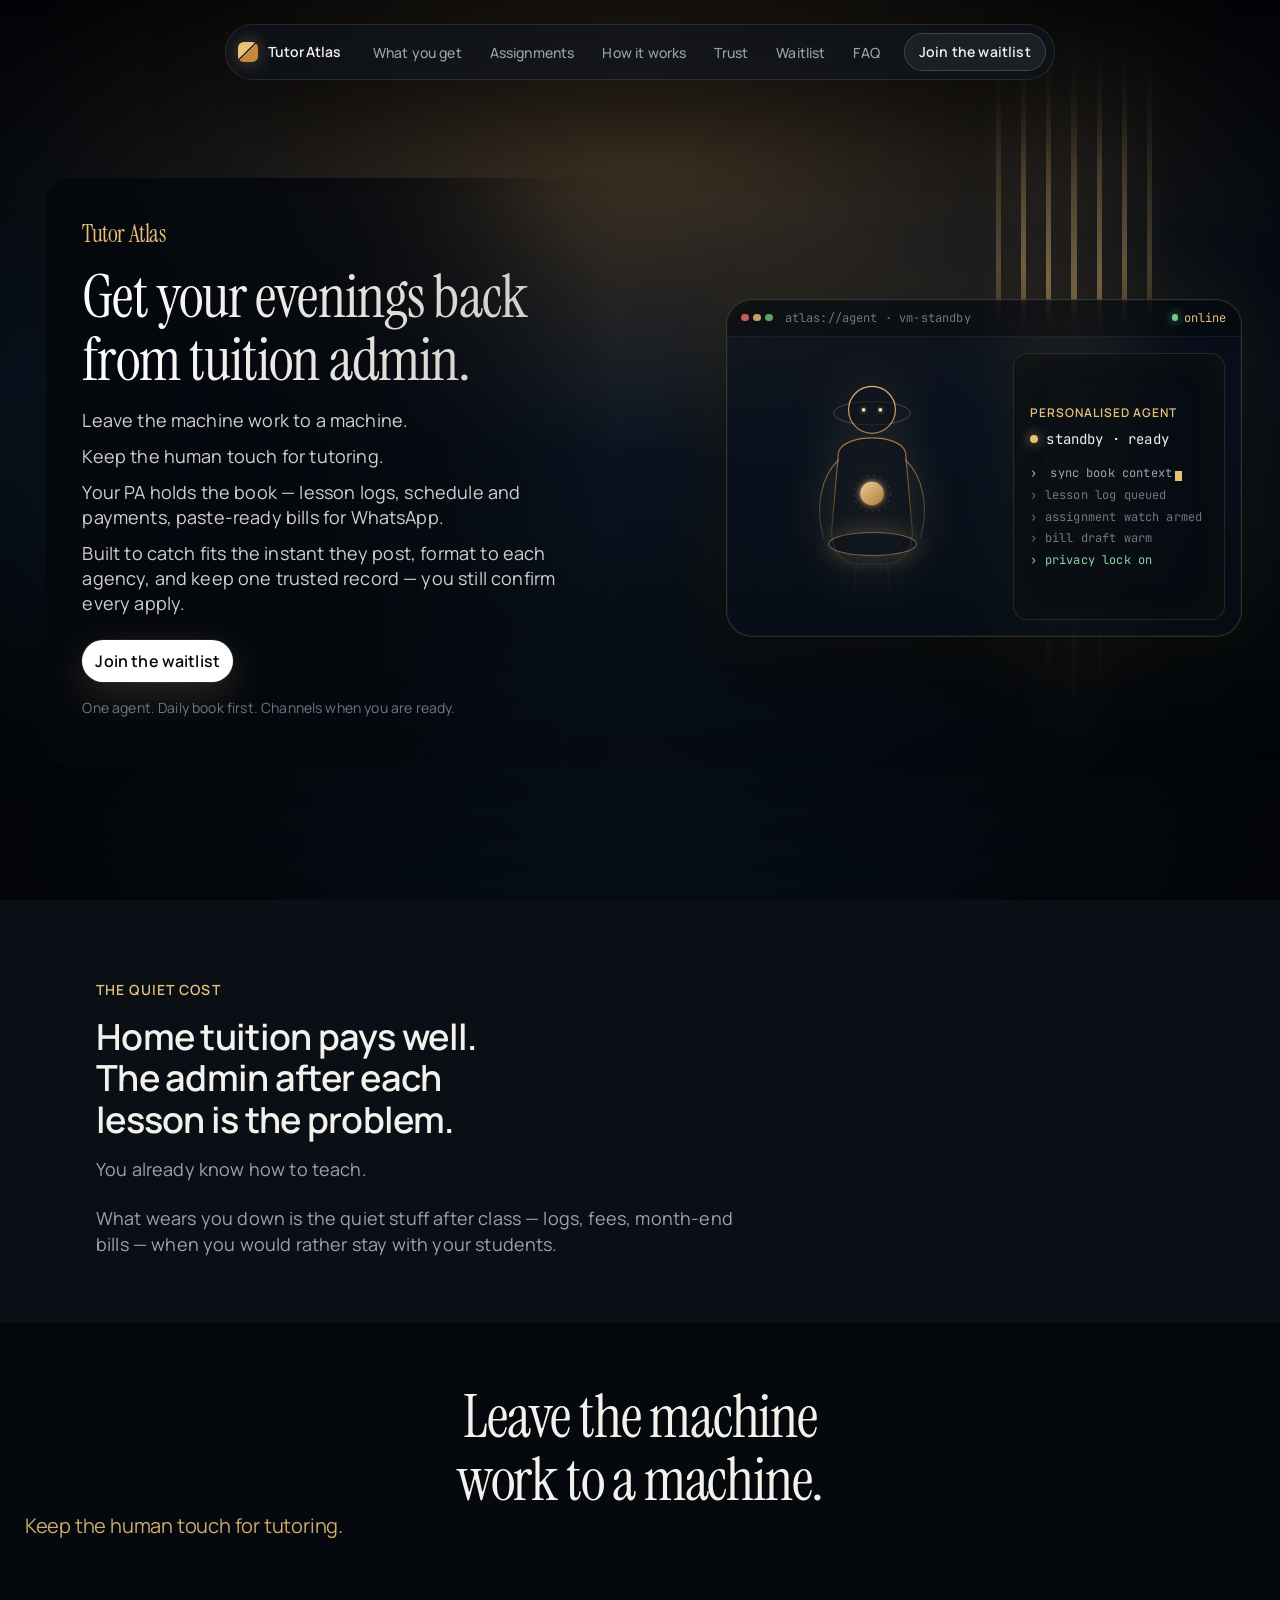
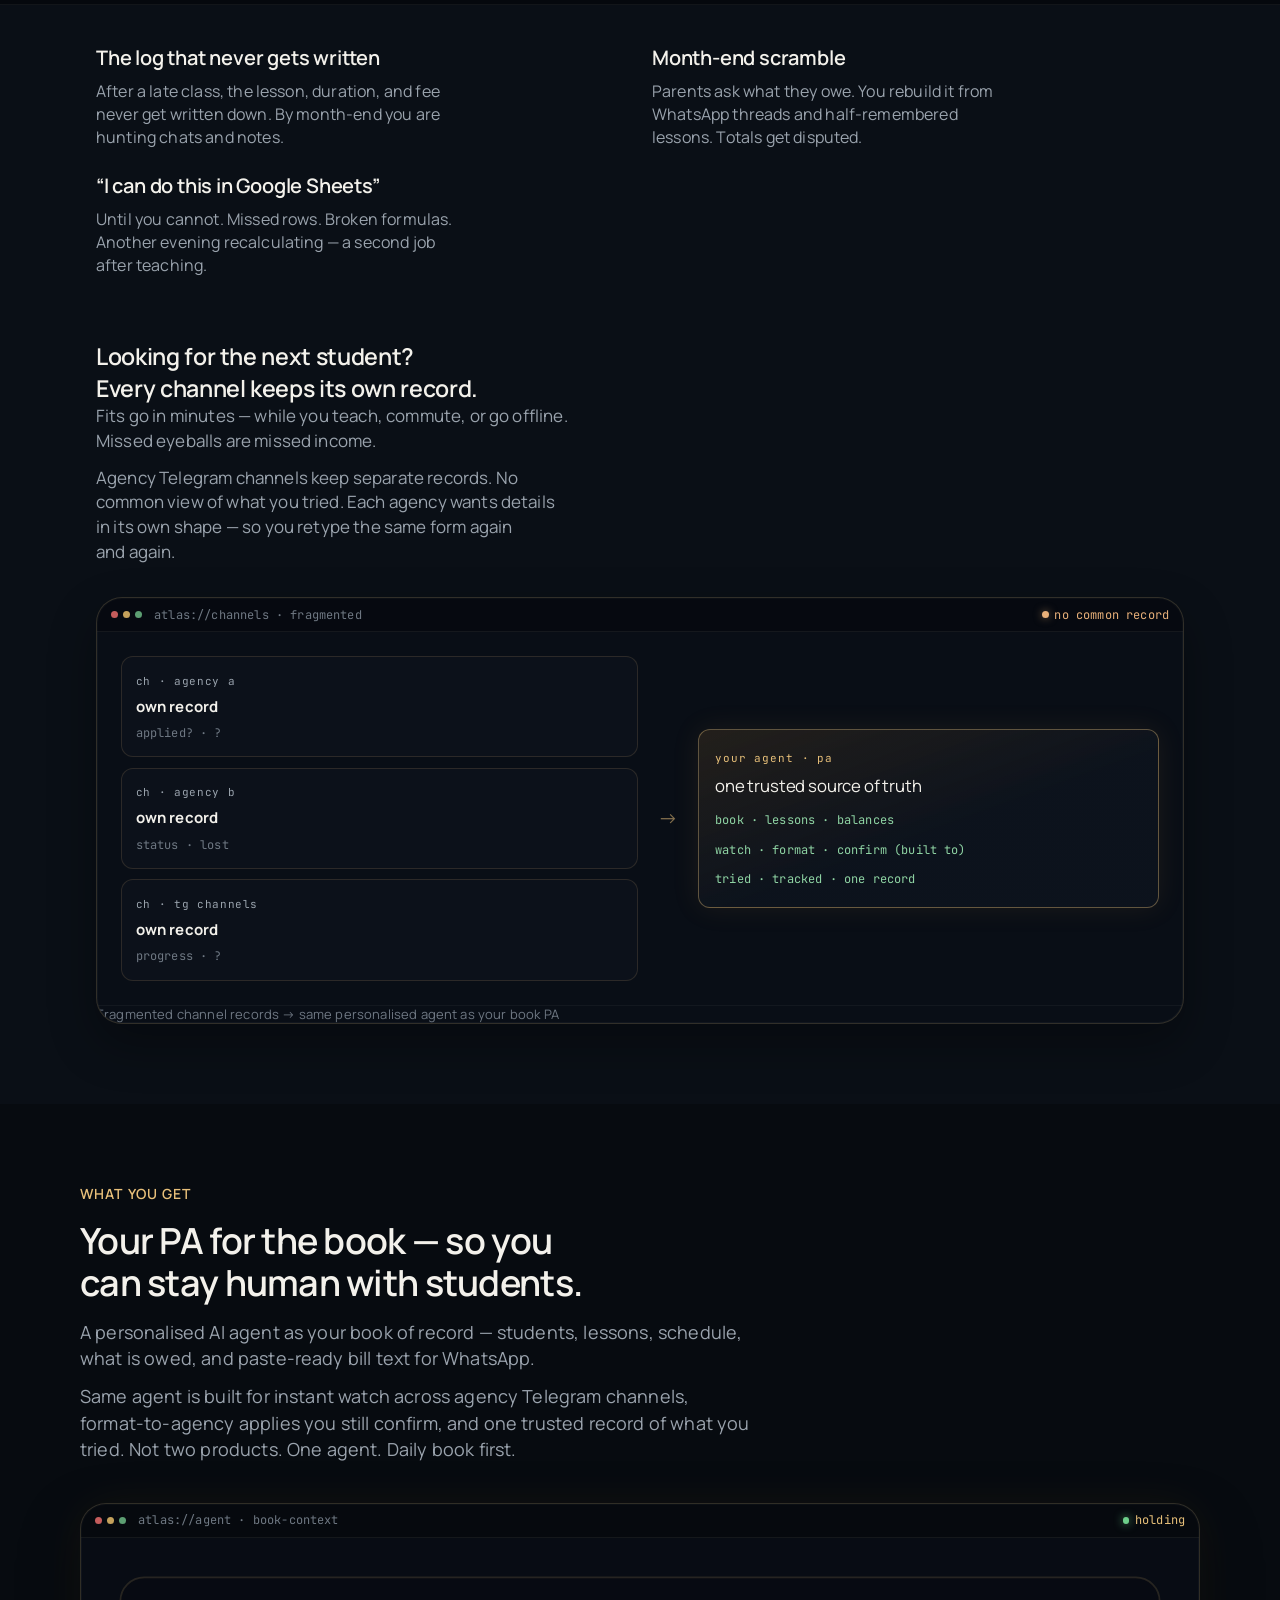
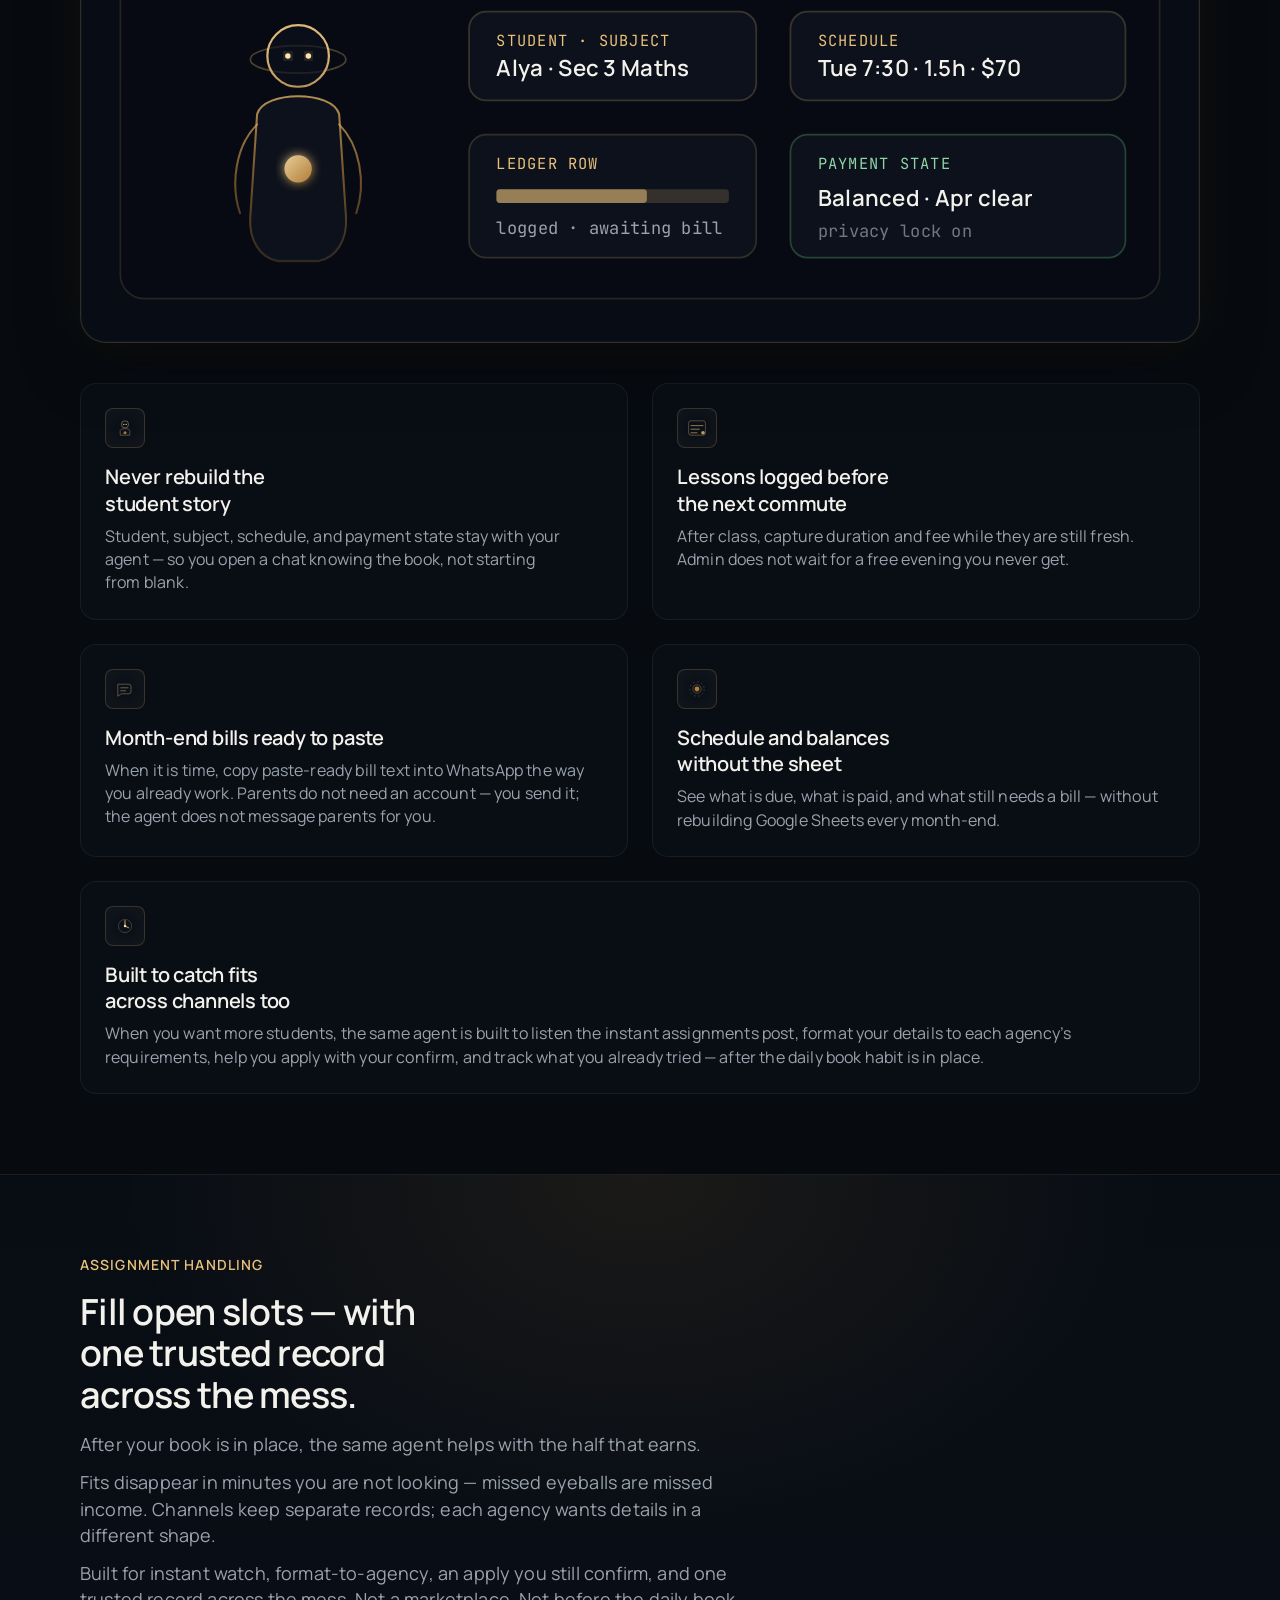
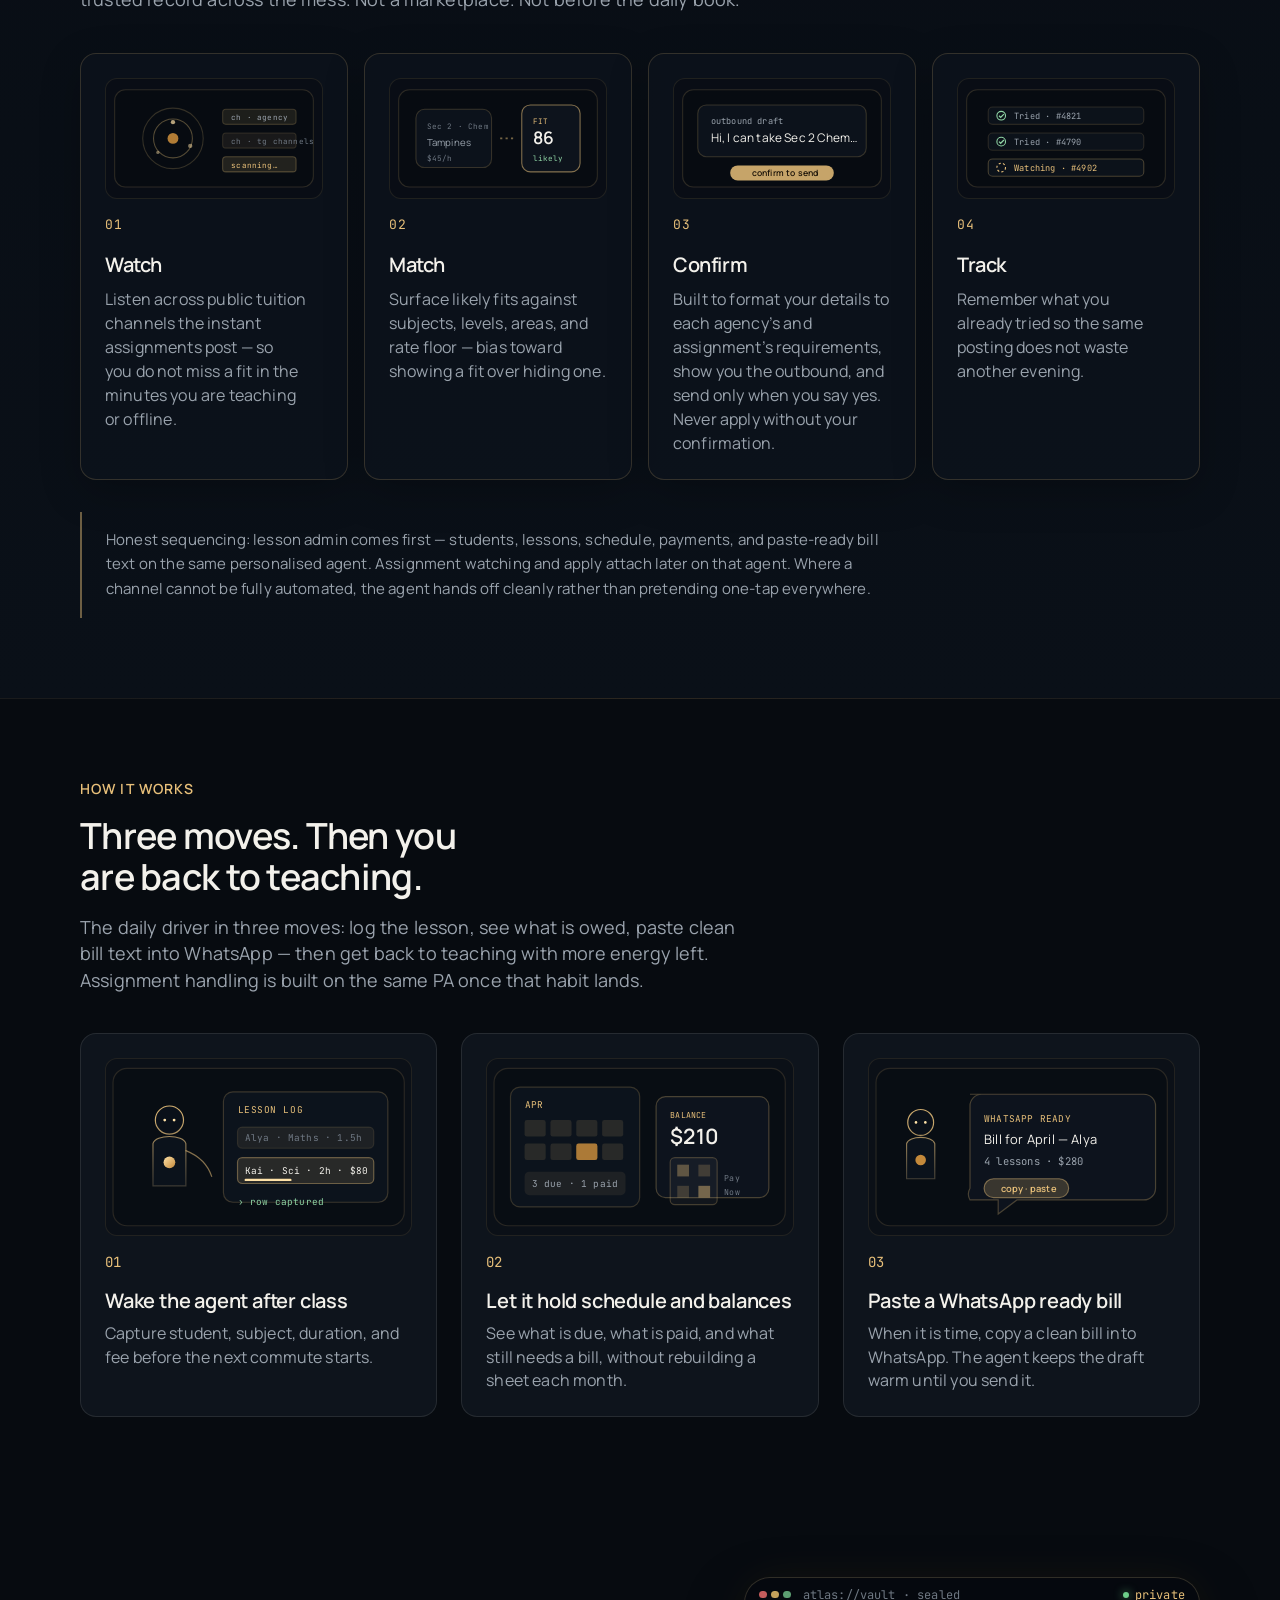
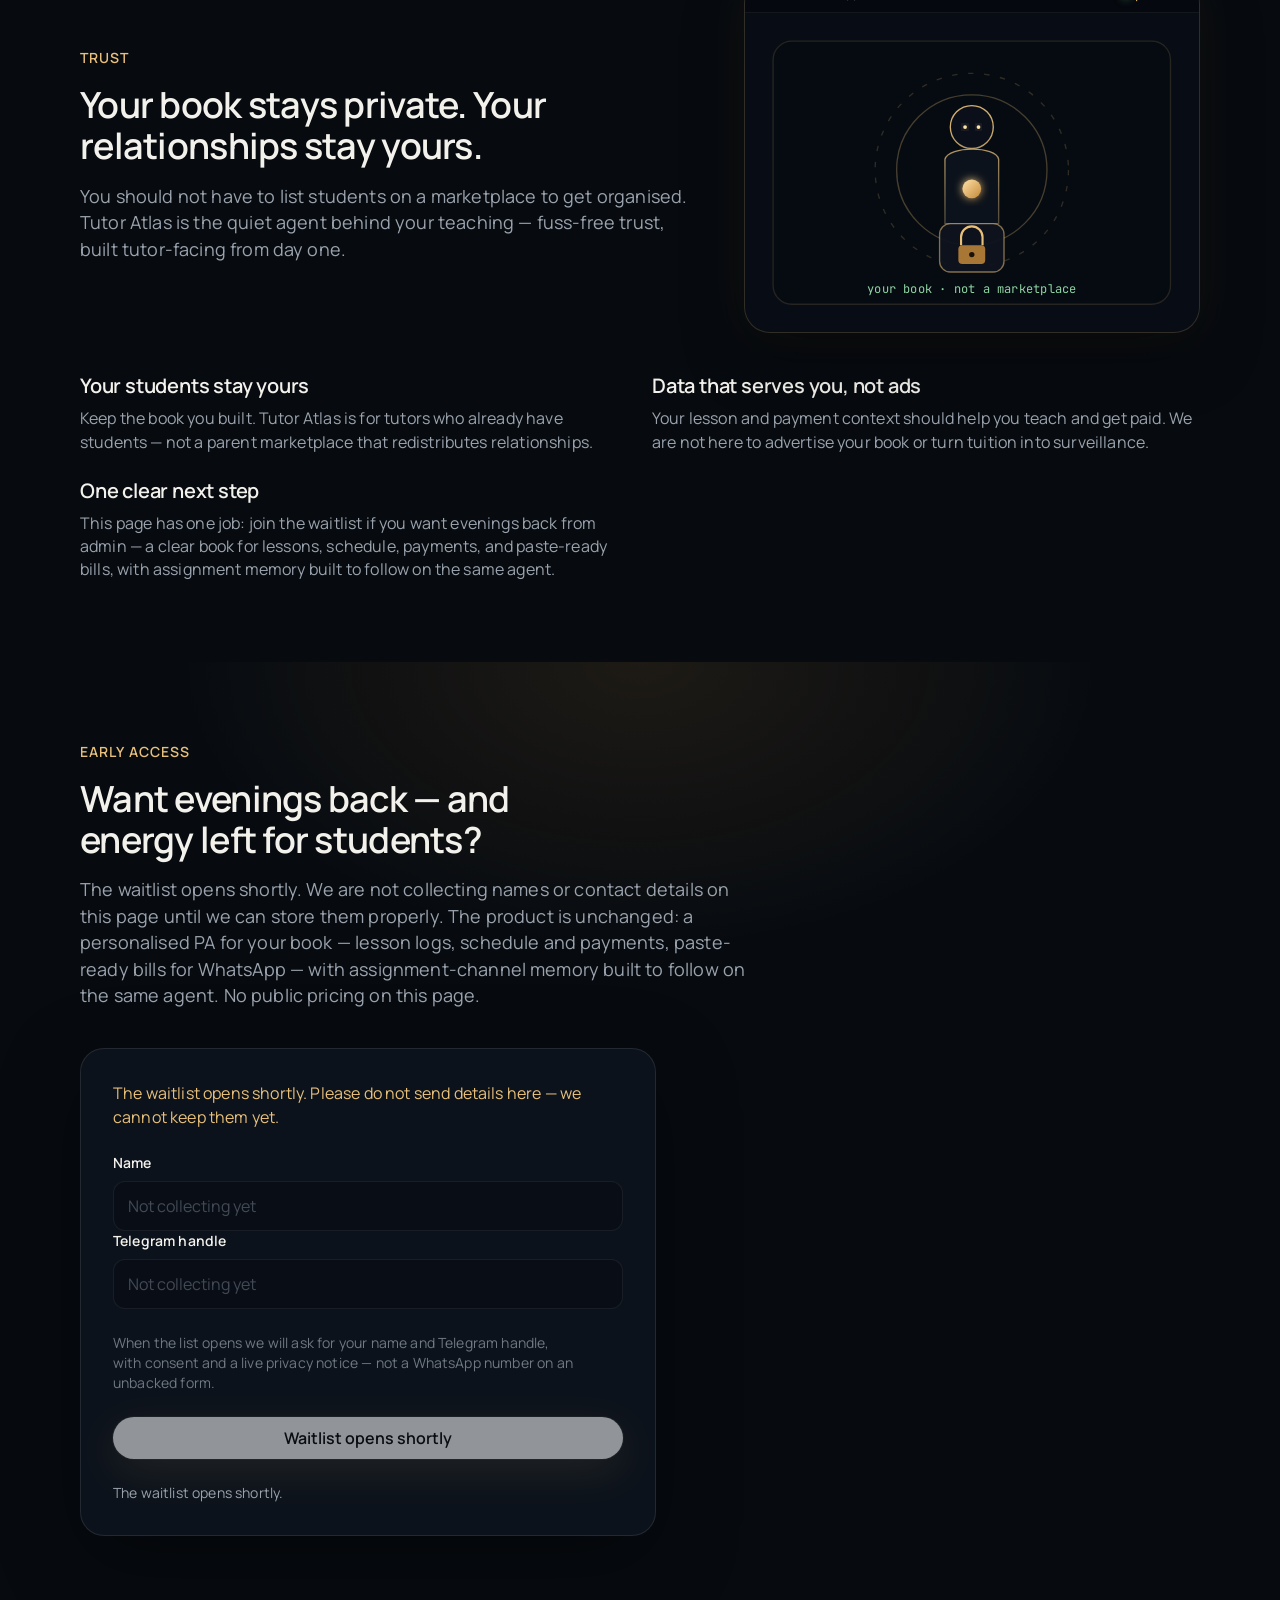
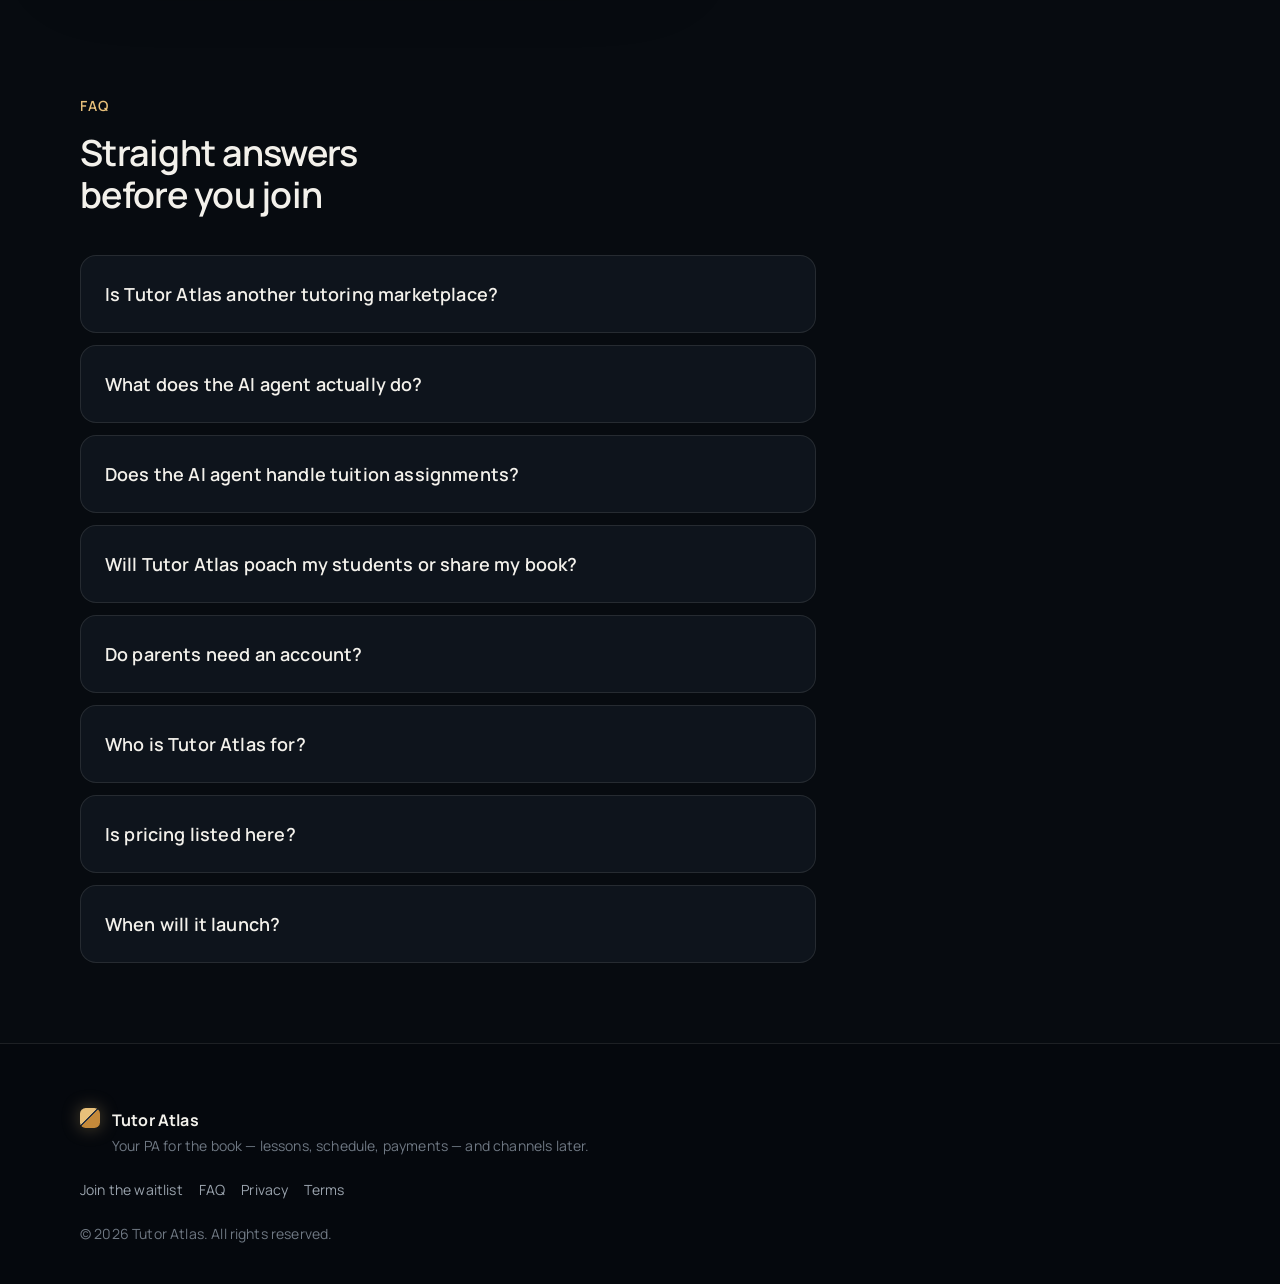
==== index.html @ e0d3e6be "Disable waitlist collection and hold SEO until the form can keep data. Form submit is off, no placeh" ====
<!DOCTYPE html>
<html lang="en-GB">
<head>
  <meta charset="utf-8">
  <meta name="viewport" content="width=device-width, initial-scale=1">
  <title>Tutor Atlas: Your PA for lessons, schedule, and payments</title>
  <meta name="description" content="Get your evenings back from tuition admin. Tutor Atlas is a personalised AI agent — your PA for the book: lesson logs, schedule and payments, and paste-ready bills for WhatsApp. Built to become the trusted record across fragmented agency Telegram channels too. Join the waitlist.">
  <meta name="robots" content="noindex, nofollow">
  <link rel="canonical" href="https://tutoratlas-waitlist-v2.vercel.app/">

  <meta property="og:type" content="website">
  <meta property="og:site_name" content="Tutor Atlas">
  <meta property="og:title" content="Tutor Atlas: Get your evenings back from tuition admin">
  <meta property="og:description" content="Keep time for the human touch in tutoring. Your AI agent holds the book — lessons, schedule, payments, paste-ready bills — and is built to remember assignment attempts across agency Telegram channels. Join the waitlist.">
  <meta property="og:locale" content="en_GB">
  <meta property="og:url" content="https://tutoratlas-waitlist-v2.vercel.app/">
  <meta property="og:image" content="https://tutoratlas-waitlist-v2.vercel.app/og-image.svg">
  <meta property="og:image:alt" content="Tutor Atlas AI agent on standby for independent tutors">

  <meta name="twitter:card" content="summary_large_image">
  <meta name="twitter:title" content="Tutor Atlas: Get your evenings back from tuition admin">
  <meta name="twitter:description" content="Your PA for the book: lesson logs, schedule and payments, paste-ready WhatsApp bills — built to track assignment attempts across agency Telegram channels too.">
  <meta name="twitter:image" content="https://tutoratlas-waitlist-v2.vercel.app/og-image.svg">

  <meta name="theme-color" content="#070B10">
  <link rel="icon" href="favicon.svg" type="image/svg+xml">

  <link rel="preconnect" href="https://fonts.googleapis.com">
  <link rel="preconnect" href="https://fonts.gstatic.com" crossorigin>
  <link href="https://fonts.googleapis.com/css2?family=Instrument+Serif:ital@0;1&family=Manrope:wght@400;500;600;700&family=JetBrains+Mono:wght@400;500&display=swap" rel="stylesheet">

  <link rel="stylesheet" href="styles.css?v=tighten-problem-2">

  <script type="application/ld+json">
  {
    "@context": "https://schema.org",
    "@type": "WebApplication",
    "name": "Tutor Atlas",
    "applicationCategory": "BusinessApplication",
    "operatingSystem": "Web",
    "description": "Personalised AI agent for Singapore independent home tutors. Book of record for students, lessons, schedule and payments, with paste-ready bill text for WhatsApp. Built to handle tuition assignment flow with tutor confirmation after the daily driver lands.",
    "audience": {
      "@type": "Audience",
      "audienceType": "Independent home tutors in Singapore"
    },
    "offers": {
      "@type": "Offer",
      "availability": "https://schema.org/PreOrder",
      "price": "0",
      "priceCurrency": "SGD",
      "description": "Tutor waitlist for early access. Public pricing not listed."
    }
  }
  </script>
  <script type="application/ld+json">
  {
    "@context": "https://schema.org",
    "@type": "FAQPage",
    "mainEntity": [
      {
        "@type": "Question",
        "name": "Is Tutor Atlas another tutoring marketplace?",
        "acceptedAnswer": {
          "@type": "Answer",
          "text": "No. Tutor Atlas is a personalised AI agent for tutors who already have students. It is not a parent marketplace and it does not redistribute your book."
        }
      },
      {
        "@type": "Question",
        "name": "What does the AI agent actually do?",
        "acceptedAnswer": {
          "@type": "Answer",
          "text": "You get a personalised PA for your book of record: lessons logged while they are still fresh, schedule and payment context held for you, and paste-ready bill text for WhatsApp when month-end arrives — so you keep time for teaching instead of rebuilding a spreadsheet. The same agent is built to become your trusted record across public agency Telegram channels — watching for fits, helping you apply with your confirmation, and tracking what you have already tried. Daily lesson admin comes first."
        }
      },
      {
        "@type": "Question",
        "name": "Does the AI agent handle tuition assignments?",
        "acceptedAnswer": {
          "@type": "Answer",
          "text": "Yes in the product direction — same personalised agent as your lesson admin, not a second product. It is built to listen across public agency Telegram channels the instant fits post, format your details to each agency’s requirements, prepare an apply you still confirm, and remember attempts across channels that otherwise keep separate records. Lesson admin (students, schedule, payments) is the daily-driver first; assignment handling attaches later on that same agent. It is not a parent marketplace and it does not apply without your say-so."
        }
      },
      {
        "@type": "Question",
        "name": "Will Tutor Atlas poach my students or share my book?",
        "acceptedAnswer": {
          "@type": "Answer",
          "text": "No. Your student book stays yours. Privacy and trust come first. We are not here to advertise your relationships."
        }
      },
      {
        "@type": "Question",
        "name": "Do parents need an account?",
        "acceptedAnswer": {
          "@type": "Answer",
          "text": "Not in the first release. You work with the agent; parents receive what you already send today — for example paste-ready bill text you copy into WhatsApp. The agent does not message parents for you."
        }
      },
      {
        "@type": "Question",
        "name": "Who is Tutor Atlas for?",
        "acceptedAnswer": {
          "@type": "Answer",
          "text": "Independent home tutors in Singapore who run their own students and want evenings back from admin — a clear book for lessons, schedule and payments, paste-ready bills for WhatsApp, and later on the same agent assignment-channel memory when you have capacity. If you mainly want a parent marketplace, this waitlist is not the right door."
        }
      },
      {
        "@type": "Question",
        "name": "Is pricing listed here?",
        "acceptedAnswer": {
          "@type": "Answer",
          "text": "No. Public pricing is not on this page. Join the waitlist if fuss-free admin on standby fits how you already teach. We will share commercial details when early access is relevant."
        }
      }
    ]
  }
  </script>
</head>
<body>
  <a class="skip-link" href="#main">Skip to content</a>

  <header class="site-header">
    <nav class="fluid-nav" aria-label="Primary">
      <a class="brand" href="#top" aria-current="page">
        <span class="brand-mark" aria-hidden="true"></span>
        <span class="brand-name">Tutor Atlas</span>
      </a>

      <button
        class="nav-toggle"
        type="button"
        aria-expanded="false"
        aria-controls="nav-panel"
        data-nav-toggle
      >
        <span class="nav-toggle-label">Menu</span>
        <span class="hamburger" aria-hidden="true">
          <span></span>
          <span></span>
        </span>
      </button>

      <div class="nav-panel" id="nav-panel" data-nav-panel>
        <ul class="nav-links">
          <li style="--i: 0"><a href="#agent">What you get</a></li>
          <li style="--i: 1"><a href="#assignments">Assignments</a></li>
          <li style="--i: 2"><a href="#how">How it works</a></li>
          <li style="--i: 3"><a href="#trust">Trust</a></li>
          <li style="--i: 4"><a href="#waitlist">Waitlist</a></li>
          <li style="--i: 5"><a href="#faq">FAQ</a></li>
        </ul>
        <a class="btn btn-nav" href="#waitlist">Join the waitlist</a>
      </div>
    </nav>
  </header>

  <main id="main">
    <section class="hero" id="top" aria-labelledby="hero-heading">
      <div class="hero-atmosphere" aria-hidden="true">
        <div class="sky"></div>
        <div class="horizon"></div>
        <div class="beams">
          <span></span><span></span><span></span><span></span><span></span><span></span><span></span>
        </div>
        <div class="scanlines"></div>
        <div class="vignette"></div>
      </div>

      <div class="hero-stage" aria-hidden="true">
        <div class="vm-chassis">
          <div class="vm-chrome">
            <span class="vm-dots"><i></i><i></i><i></i></span>
            <span class="vm-title">atlas://agent · vm-standby</span>
            <span class="vm-live"><i></i> online</span>
          </div>
          <div class="vm-body">
            <div class="agent-figure">
              <svg class="agent-svg" viewBox="0 0 220 320" fill="none" xmlns="http://www.w3.org/2000/svg" role="img">
                <defs>
                  <linearGradient id="bodyGrad" x1="110" y1="40" x2="110" y2="300" gradientUnits="userSpaceOnUse">
                    <stop stop-color="#E8C07A" stop-opacity="0.95"/>
                    <stop offset="0.45" stop-color="#C4893A" stop-opacity="0.55"/>
                    <stop offset="1" stop-color="#1A2433" stop-opacity="0.15"/>
                  </linearGradient>
                  <linearGradient id="coreGrad" x1="0" y1="0" x2="1" y2="1">
                    <stop stop-color="#FFE2A8"/>
                    <stop offset="1" stop-color="#C4893A"/>
                  </linearGradient>
                  <filter id="softGlow" x="-40%" y="-40%" width="180%" height="180%">
                    <feGaussianBlur stdDeviation="4" result="b"/>
                    <feMerge><feMergeNode in="b"/><feMergeNode in="SourceGraphic"/></feMerge>
                  </filter>
                </defs>
                <!-- halo -->
                <ellipse class="agent-halo" cx="110" cy="72" rx="46" ry="14" stroke="#E8C07A" stroke-opacity="0.35"/>
                <!-- head -->
                <circle cx="110" cy="68" r="28" stroke="url(#bodyGrad)" stroke-width="1.5" fill="rgba(12,18,28,0.55)"/>
                <circle class="agent-eye" cx="100" cy="68" r="2.2" fill="#FFE2A8" filter="url(#softGlow)"/>
                <circle class="agent-eye" cx="120" cy="68" r="2.2" fill="#FFE2A8" filter="url(#softGlow)"/>
                <!-- torso -->
                <path d="M70 118 C78 96, 142 96, 150 118 L158 210 C160 232, 148 248, 132 252 L88 252 C72 248, 60 232, 62 210 Z" fill="rgba(14,20,30,0.72)" stroke="url(#bodyGrad)" stroke-width="1.4"/>
                <!-- core -->
                <circle class="agent-core" cx="110" cy="168" r="14" fill="url(#coreGrad)" filter="url(#softGlow)" opacity="0.9"/>
                <circle cx="110" cy="168" r="22" stroke="#E8C07A" stroke-opacity="0.25" stroke-dasharray="3 5"/>
                <!-- arms -->
                <path d="M70 128 C48 148, 42 188, 52 220" stroke="url(#bodyGrad)" stroke-width="1.4" stroke-linecap="round"/>
                <path d="M150 128 C172 148, 178 188, 168 220" stroke="url(#bodyGrad)" stroke-width="1.4" stroke-linecap="round"/>
                <!-- legs into pedestal -->
                <path d="M92 252 L86 300" stroke="url(#bodyGrad)" stroke-width="1.3" stroke-linecap="round"/>
                <path d="M128 252 L134 300" stroke="url(#bodyGrad)" stroke-width="1.3" stroke-linecap="round"/>
              </svg>
              <div class="agent-pedestal">
                <span class="pedestal-ring"></span>
                <span class="pedestal-ring delay"></span>
              </div>
            </div>

            <aside class="holo-panel">
              <p class="holo-kicker">personalised agent</p>
              <p class="holo-status"><span class="pulse"></span> standby · ready</p>
              <ul class="holo-feed" aria-hidden="true">
                <li><span class="prompt">›</span> sync book context<span class="cursor"></span></li>
                <li class="dim">› lesson log queued</li>
                <li class="dim">› assignment watch armed</li>
                <li class="dim">› bill draft warm</li>
                <li class="ok">› privacy lock on</li>
              </ul>
            </aside>
          </div>
        </div>
      </div>

      <div class="hero-copy">
        <p class="brand-hero">Tutor Atlas</p>
        <h1 id="hero-heading">
          Get your evenings back<br>
          from tuition admin.
        </h1>
        <div class="hero-lead">
          <p>Leave the machine work to a machine.</p>
          <p>Keep the human touch for tutoring.</p>
          <p>Your PA holds the book — lesson logs, schedule and payments, paste-ready bills for WhatsApp.</p>
          <p>Built to catch fits the instant they post, format to each agency, and keep one trusted record — you still confirm every apply.</p>
        </div>
        <div class="hero-actions">
          <a class="btn btn-primary" href="#waitlist">Join the waitlist</a>
        </div>
        <p class="hero-note">One agent. Daily book first. Channels when you are ready.</p>
      </div>
    </section>

    <section class="section problem" id="problem" aria-labelledby="problem-heading">
      <div class="section-inner reveal">
        <p class="eyebrow">The quiet cost</p>
        <h2 id="problem-heading">Home tuition pays well. The admin after each lesson is the problem.</h2>
        <div class="section-lead problem-lead">
          <p>You already know how to teach.</p>
          <p>What wears you down is the quiet stuff after class — logs, fees, month-end bills — when you would rather stay with your students.</p>
        </div>
      </div>

      <div class="tagline-reveal problem-bridge" id="tagline" aria-label="Product promise">
        <p class="tagline-text" data-tagline>
          <span>Leave</span>
          <span>the</span>
          <span>machine</span>
          <span>work</span>
          <span>to</span>
          <span>a</span>
          <span>machine.</span>
        </p>
        <p class="tagline-sub">Keep the human touch for tutoring.</p>
      </div>

      <div class="section-inner reveal">
        <ul class="problem-grid">
          <li>
            <h3>The log that never gets written</h3>
            <p>After a late class, the lesson, duration, and fee never get written down. By month-end you are hunting chats and notes.</p>
          </li>
          <li>
            <h3>Month-end scramble</h3>
            <p>Parents ask what they owe. You rebuild it from WhatsApp threads and half-remembered lessons. Totals get disputed.</p>
          </li>
          <li>
            <h3>“I can do this in Google Sheets”</h3>
            <p>Until you cannot. Missed rows. Broken formulas. Another evening recalculating — a second job after teaching.</p>
          </li>
        </ul>

        <div class="problem-channels" aria-labelledby="channels-heading">
          <h3 id="channels-heading">Looking for the next student? Every channel keeps its own record.</h3>
          <div class="problem-channels-lead">
            <p>Fits go in minutes — while you teach, commute, or go offline. Missed eyeballs are missed income.</p>
            <p>Agency Telegram channels keep separate records. No common view of what you tried. Each agency wants details in its own shape — so you retype the same form again and again.</p>
          </div>

          <figure class="channel-fragment" aria-hidden="true">
            <div class="scene-feature-chrome compact">
              <span class="vm-dots"><i></i><i></i><i></i></span>
              <span class="scene-feature-title">atlas://channels · fragmented</span>
              <span class="vm-live warn"><i></i> no common record</span>
            </div>
            <div class="channel-fragment-body">
              <ul class="channel-shards">
                <li>
                  <span class="ch-label">ch · agency A</span>
                  <strong>own record</strong>
                  <span class="ch-meta">applied? · ?</span>
                </li>
                <li>
                  <span class="ch-label">ch · agency B</span>
                  <strong>own record</strong>
                  <span class="ch-meta">status · lost</span>
                </li>
                <li>
                  <span class="ch-label">ch · tg channels</span>
                  <strong>own record</strong>
                  <span class="ch-meta">progress · ?</span>
                </li>
              </ul>
              <span class="channel-arrow" aria-hidden="true">→</span>
              <div class="channel-pa">
                <p class="channel-pa-kicker">your agent · PA</p>
                <p class="channel-pa-title">one trusted source of truth</p>
                <ul>
                  <li>book · lessons · balances</li>
                  <li>watch · format · confirm (built to)</li>
                  <li>tried · tracked · one record</li>
                </ul>
              </div>
            </div>
            <p class="channel-fragment-caption">Fragmented channel records → same personalised agent as your book PA</p>
          </figure>
        </div>
      </div>
    </section>

    <section class="section agent" id="agent" aria-labelledby="agent-heading">
      <div class="section-inner reveal">
        <p class="eyebrow">What you get</p>
        <h2 id="agent-heading">Your PA for the book — so you can stay human with students.</h2>
        <div class="section-lead">
          <p>A personalised AI agent as your book of record — students, lessons, schedule, what is owed, and paste-ready bill text for WhatsApp.</p>
          <p>Same agent is built for instant watch across agency Telegram channels, format-to-agency applies you still confirm, and one trusted record of what you tried. Not two products. One agent. Daily book first.</p>
        </div>

        <figure class="scene-feature" aria-hidden="true">
          <div class="scene-feature-chrome">
            <span class="vm-dots"><i></i><i></i><i></i></span>
            <span class="scene-feature-title">atlas://agent · book-context</span>
            <span class="vm-live"><i></i> holding</span>
          </div>
          <!-- Mobile: stacked glass cards (wide SVG text becomes illegible &lt;600px) -->
          <div class="scene-feature-stack">
            <div class="scene-stack-agent">
              <svg viewBox="0 0 120 140" fill="none" xmlns="http://www.w3.org/2000/svg" class="scene-stack-agent-svg">
                <ellipse cx="60" cy="28" rx="22" ry="7" stroke="#E8C07A" stroke-opacity="0.3"/>
                <circle cx="60" cy="26" r="14" stroke="#E8C07A" stroke-opacity="0.7" fill="rgba(12,18,28,0.65)"/>
                <circle cx="55" cy="26" r="1.4" fill="#FFE2A8"/>
                <circle cx="65" cy="26" r="1.4" fill="#FFE2A8"/>
                <path d="M40 52 C44 40, 76 40, 80 52 L84 100 C85 112, 78 120, 70 122 L50 122 C42 120, 35 112, 36 100 Z" fill="rgba(14,20,30,0.75)" stroke="#E8C07A" stroke-opacity="0.55"/>
                <circle cx="60" cy="78" r="6" fill="#C4893A"/>
              </svg>
              <p class="scene-stack-status"><span class="pulse"></span> holding book context</p>
            </div>
            <ul class="scene-stack-cards">
              <li><span class="k">Student · subject</span><strong>Alya · Sec 3 Maths</strong></li>
              <li><span class="k">Schedule</span><strong>Tue 7:30 · 1.5h · $70</strong></li>
              <li><span class="k">Ledger row</span><strong>logged · awaiting bill</strong></li>
              <li class="ok"><span class="k">Payment</span><strong>Balanced · privacy on</strong></li>
            </ul>
          </div>
          <svg class="scene-svg scene-svg--feature" viewBox="0 0 640 220" fill="none" xmlns="http://www.w3.org/2000/svg">
            <defs>
              <linearGradient id="afBody" x1="120" y1="30" x2="120" y2="200" gradientUnits="userSpaceOnUse">
                <stop stop-color="#E8C07A" stop-opacity="0.95"/>
                <stop offset="0.5" stop-color="#C4893A" stop-opacity="0.5"/>
                <stop offset="1" stop-color="#1A2433" stop-opacity="0.2"/>
              </linearGradient>
              <linearGradient id="afCore" x1="0" y1="0" x2="1" y2="1">
                <stop stop-color="#FFE2A8"/><stop offset="1" stop-color="#C4893A"/>
              </linearGradient>
              <filter id="afGlow" x="-30%" y="-30%" width="160%" height="160%">
                <feGaussianBlur stdDeviation="3" result="b"/><feMerge><feMergeNode in="b"/><feMergeNode in="SourceGraphic"/></feMerge>
              </filter>
            </defs>
            <rect x="16" y="16" width="608" height="188" rx="14" fill="rgba(7,11,16,0.45)" stroke="rgba(232,192,122,0.14)"/>
            <!-- mini agent -->
            <g transform="translate(48,28)">
              <g class="scene-agent-breathe">
                <ellipse cx="72" cy="36" rx="28" ry="8" stroke="#E8C07A" stroke-opacity="0.3"/>
                <circle cx="72" cy="34" r="18" stroke="url(#afBody)" stroke-width="1.3" fill="rgba(12,18,28,0.65)"/>
                <circle class="scene-eye" cx="66" cy="34" r="1.6" fill="#FFE2A8" filter="url(#afGlow)"/>
                <circle class="scene-eye" cx="78" cy="34" r="1.6" fill="#FFE2A8" filter="url(#afGlow)"/>
                <path d="M48 68 C52 54, 92 54, 96 68 L100 128 C101 142, 94 152, 84 154 L60 154 C50 152, 43 142, 44 128 Z" fill="rgba(14,20,30,0.75)" stroke="url(#afBody)" stroke-width="1.2"/>
                <circle class="scene-core" cx="72" cy="100" r="8" fill="url(#afCore)" filter="url(#afGlow)" opacity="0.9"/>
                <path d="M48 74 C36 86, 32 108, 38 126" stroke="url(#afBody)" stroke-width="1.2" stroke-linecap="round"/>
                <path d="M96 74 C108 86, 112 108, 106 126" stroke="url(#afBody)" stroke-width="1.2" stroke-linecap="round"/>
              </g>
            </g>
            <!-- floating context cards -->
            <g class="scene-float-a">
              <rect x="220" y="36" width="168" height="52" rx="10" fill="rgba(14,20,30,0.82)" stroke="rgba(232,192,122,0.22)"/>
              <text x="236" y="56" fill="#E8C07A" font-family="JetBrains Mono, monospace" font-size="9" letter-spacing="0.08em">STUDENT · SUBJECT</text>
              <text x="236" y="74" fill="#F3F1EB" font-family="Manrope, sans-serif" font-size="13" font-weight="600">Alya · Sec 3 Maths</text>
            </g>
            <g class="scene-float-b">
              <rect x="408" y="36" width="196" height="52" rx="10" fill="rgba(14,20,30,0.82)" stroke="rgba(232,192,122,0.22)"/>
              <text x="424" y="56" fill="#E8C07A" font-family="JetBrains Mono, monospace" font-size="9" letter-spacing="0.08em">SCHEDULE</text>
              <text x="424" y="74" fill="#F3F1EB" font-family="Manrope, sans-serif" font-size="13" font-weight="600">Tue 7:30 · 1.5h · $70</text>
            </g>
            <g class="scene-float-c">
              <rect x="220" y="108" width="168" height="72" rx="10" fill="rgba(14,20,30,0.82)" stroke="rgba(232,192,122,0.18)"/>
              <text x="236" y="128" fill="#E8C07A" font-family="JetBrains Mono, monospace" font-size="9" letter-spacing="0.08em">LEDGER ROW</text>
              <rect x="236" y="140" width="136" height="8" rx="2" fill="rgba(232,192,122,0.18)"/>
              <rect class="scene-write" x="236" y="140" width="88" height="8" rx="2" fill="#E8C07A" opacity="0.55"/>
              <text x="236" y="166" fill="#9AA3AD" font-family="JetBrains Mono, monospace" font-size="10">logged · awaiting bill</text>
            </g>
            <g class="scene-float-d">
              <rect x="408" y="108" width="196" height="72" rx="10" fill="rgba(14,20,30,0.82)" stroke="rgba(109,207,138,0.28)"/>
              <text x="424" y="128" fill="#8FD4A4" font-family="JetBrains Mono, monospace" font-size="9" letter-spacing="0.08em">PAYMENT STATE</text>
              <text x="424" y="150" fill="#F3F1EB" font-family="Manrope, sans-serif" font-size="13" font-weight="600">Balanced · Apr clear</text>
              <text x="424" y="168" fill="#6F7883" font-family="JetBrains Mono, monospace" font-size="10">privacy lock on</text>
            </g>
          </svg>
        </figure>

        <ul class="benefit-list">
          <li>
            <span class="benefit-motif" aria-hidden="true">
              <svg viewBox="0 0 40 40" fill="none"><circle cx="20" cy="14" r="6" stroke="#E8C07A" stroke-opacity="0.7"/><circle cx="18" cy="14" r="1" fill="#FFE2A8"/><circle cx="22" cy="14" r="1" fill="#FFE2A8"/><path d="M12 24c2-4 14-4 16 0v8H12z" stroke="#E8C07A" stroke-opacity="0.55" fill="rgba(14,20,30,0.5)"/><circle cx="20" cy="28" r="2.5" fill="#C4893A" opacity="0.85"/></svg>
            </span>
            <h3>Never rebuild the student story</h3>
            <p>Student, subject, schedule, and payment state stay with your agent — so you open a chat knowing the book, not starting from blank.</p>
          </li>
          <li>
            <span class="benefit-motif" aria-hidden="true">
              <svg viewBox="0 0 40 40" fill="none"><rect x="6" y="8" width="28" height="24" rx="4" stroke="#E8C07A" stroke-opacity="0.55"/><path d="M10 16h20M10 22h14M10 28h10" stroke="#E8C07A" stroke-opacity="0.7" stroke-width="1.4" stroke-linecap="round"/><circle cx="30" cy="28" r="3" fill="#E8C07A" opacity="0.8"/></svg>
            </span>
            <h3>Lessons logged before the next commute</h3>
            <p>After class, capture duration and fee while they are still fresh. Admin does not wait for a free evening you never get.</p>
          </li>
          <li>
            <span class="benefit-motif" aria-hidden="true">
              <svg viewBox="0 0 40 40" fill="none"><path d="M8 12h18a4 4 0 014 4v8a4 4 0 01-4 4H14l-6 4v-4H8a0 0 0 010 0V12z" stroke="#E8C07A" stroke-opacity="0.6" fill="rgba(14,20,30,0.45)"/><path d="M13 18h12M13 23h8" stroke="#E8C07A" stroke-opacity="0.75" stroke-linecap="round"/></svg>
            </span>
            <h3>Month-end bills ready to paste</h3>
            <p>When it is time, copy paste-ready bill text into WhatsApp the way you already work. Parents do not need an account — you send it; the agent does not message parents for you.</p>
          </li>
          <li>
            <span class="benefit-motif" aria-hidden="true">
              <svg viewBox="0 0 40 40" fill="none"><circle cx="20" cy="20" r="12" stroke="#E8C07A" stroke-opacity="0.35" stroke-dasharray="3 4"/><circle cx="20" cy="20" r="4" fill="#C4893A" opacity="0.9"/><circle cx="20" cy="20" r="7" stroke="#E8C07A" stroke-opacity="0.5"/></svg>
            </span>
            <h3>Schedule and balances without the sheet</h3>
            <p>See what is due, what is paid, and what still needs a bill — without rebuilding Google Sheets every month-end.</p>
          </li>
          <li>
            <span class="benefit-motif" aria-hidden="true">
              <svg viewBox="0 0 40 40" fill="none"><circle cx="20" cy="20" r="11" stroke="#E8C07A" stroke-opacity="0.4"/><path d="M20 11v9l6 3" stroke="#E8C07A" stroke-width="1.5" stroke-linecap="round"/><circle cx="20" cy="20" r="2" fill="#FFE2A8"/></svg>
            </span>
            <h3>Built to catch fits across channels too</h3>
            <p>When you want more students, the same agent is built to listen the instant assignments post, format your details to each agency’s requirements, help you apply with your confirm, and track what you already tried — after the daily book habit is in place.</p>
          </li>
        </ul>
      </div>
    </section>

    <section class="section assignments" id="assignments" aria-labelledby="assignments-heading">
      <div class="section-inner reveal">
        <p class="eyebrow">Assignment handling</p>
        <h2 id="assignments-heading">Fill open slots — with one trusted record across the mess.</h2>
        <div class="section-lead">
          <p>After your book is in place, the same agent helps with the half that earns.</p>
          <p>Fits disappear in minutes you are not looking — missed eyeballs are missed income. Channels keep separate records; each agency wants details in a different shape.</p>
          <p>Built for instant watch, format-to-agency, an apply you still confirm, and one trusted record across the mess. Not a marketplace. Not before the daily book.</p>
        </div>

        <ol class="assign-flow" aria-label="Assignment handling flow">
          <li>
            <div class="assign-scene" aria-hidden="true">
              <svg class="scene-svg" viewBox="0 0 200 110" fill="none" xmlns="http://www.w3.org/2000/svg">
                <rect x="8" y="10" width="184" height="90" rx="10" fill="rgba(7,11,16,0.55)" stroke="rgba(232,192,122,0.16)"/>
                <circle class="scene-radar" cx="62" cy="55" r="28" stroke="#E8C07A" stroke-opacity="0.2"/>
                <circle class="scene-radar delay" cx="62" cy="55" r="18" stroke="#E8C07A" stroke-opacity="0.35"/>
                <circle cx="62" cy="55" r="5" fill="#C4893A" opacity="0.9"/>
                <circle cx="62" cy="40" r="2" fill="#FFE2A8" opacity="0.7"/>
                <circle cx="78" cy="62" r="2" fill="#FFE2A8" opacity="0.5"/>
                <circle cx="48" cy="68" r="1.5" fill="#FFE2A8" opacity="0.45"/>
                <g transform="translate(108,28)">
                  <rect width="68" height="14" rx="3" fill="rgba(232,192,122,0.1)" stroke="rgba(232,192,122,0.2)"/>
                  <text x="8" y="10" fill="#9AA3AD" font-family="JetBrains Mono, monospace" font-size="7">ch · agency</text>
                  <rect y="22" width="68" height="14" rx="3" fill="rgba(232,192,122,0.08)" stroke="rgba(232,192,122,0.15)"/>
                  <text x="8" y="32" fill="#6F7883" font-family="JetBrains Mono, monospace" font-size="7">ch · tg channels</text>
                  <rect y="44" width="68" height="14" rx="3" fill="rgba(232,192,122,0.12)" stroke="rgba(232,192,122,0.28)"/>
                  <text x="8" y="54" fill="#E8C07A" font-family="JetBrains Mono, monospace" font-size="7">scanning…</text>
                </g>
              </svg>
            </div>
            <span class="assign-step">01</span>
            <h3>Watch</h3>
            <p>Listen across public tuition channels the instant assignments post — so you do not miss a fit in the minutes you are teaching or offline.</p>
          </li>
          <li>
            <div class="assign-scene" aria-hidden="true">
              <svg class="scene-svg" viewBox="0 0 200 110" fill="none" xmlns="http://www.w3.org/2000/svg">
                <rect x="8" y="10" width="184" height="90" rx="10" fill="rgba(7,11,16,0.55)" stroke="rgba(232,192,122,0.16)"/>
                <g transform="translate(24,28)">
                  <rect width="70" height="54" rx="8" fill="rgba(14,20,30,0.8)" stroke="rgba(232,192,122,0.2)"/>
                  <text x="10" y="18" fill="#6F7883" font-family="JetBrains Mono, monospace" font-size="7">Sec 2 · Chem</text>
                  <text x="10" y="34" fill="#9AA3AD" font-family="Manrope, sans-serif" font-size="9">Tampines</text>
                  <text x="10" y="48" fill="#6F7883" font-family="JetBrains Mono, monospace" font-size="7">$45/h</text>
                </g>
                <path d="M102 55h12" stroke="#E8C07A" stroke-opacity="0.5" stroke-width="1.5" stroke-dasharray="2 3"/>
                <g class="scene-match-glow" transform="translate(122,24)">
                  <rect width="54" height="62" rx="8" fill="rgba(14,20,30,0.9)" stroke="#E8C07A" stroke-opacity="0.55"/>
                  <text x="10" y="18" fill="#E8C07A" font-family="JetBrains Mono, monospace" font-size="7">FIT</text>
                  <text x="10" y="36" fill="#F3F1EB" font-family="Manrope, sans-serif" font-size="16" font-weight="600">86</text>
                  <text x="10" y="52" fill="#8FD4A4" font-family="JetBrains Mono, monospace" font-size="7">likely</text>
                </g>
              </svg>
            </div>
            <span class="assign-step">02</span>
            <h3>Match</h3>
            <p>Surface likely fits against subjects, levels, areas, and rate floor — bias toward showing a fit over hiding one.</p>
          </li>
          <li>
            <div class="assign-scene" aria-hidden="true">
              <svg class="scene-svg" viewBox="0 0 200 110" fill="none" xmlns="http://www.w3.org/2000/svg">
                <rect x="8" y="10" width="184" height="90" rx="10" fill="rgba(7,11,16,0.55)" stroke="rgba(232,192,122,0.16)"/>
                <rect x="22" y="24" width="156" height="48" rx="8" fill="rgba(14,20,30,0.85)" stroke="rgba(232,192,122,0.2)"/>
                <text x="34" y="42" fill="#9AA3AD" font-family="JetBrains Mono, monospace" font-size="8">outbound draft</text>
                <text x="34" y="58" fill="#F3F1EB" font-family="Manrope, sans-serif" font-size="11">Hi, I can take Sec 2 Chem…</text>
                <rect class="scene-confirm-btn" x="52" y="80" width="96" height="14" rx="7" fill="#E8C07A" opacity="0.85"/>
                <text x="72" y="90" fill="#1A1208" font-family="Manrope, sans-serif" font-size="8" font-weight="600">confirm to send</text>
              </svg>
            </div>
            <span class="assign-step">03</span>
            <h3>Confirm</h3>
            <p>Built to format your details to each agency’s and assignment’s requirements, show you the outbound, and send only when you say yes. Never apply without your confirmation.</p>
          </li>
          <li>
            <div class="assign-scene" aria-hidden="true">
              <svg class="scene-svg" viewBox="0 0 200 110" fill="none" xmlns="http://www.w3.org/2000/svg">
                <rect x="8" y="10" width="184" height="90" rx="10" fill="rgba(7,11,16,0.55)" stroke="rgba(232,192,122,0.16)"/>
                <g transform="translate(28,26)">
                  <rect width="144" height="16" rx="4" fill="rgba(14,20,30,0.75)" stroke="rgba(232,192,122,0.15)"/>
                  <circle cx="12" cy="8" r="4" fill="none" stroke="#8FD4A4"/><path d="M10 8l1.5 1.5 3-3" stroke="#8FD4A4" stroke-width="1.2"/>
                  <text x="24" y="11" fill="#9AA3AD" font-family="JetBrains Mono, monospace" font-size="8">Tried · #4821</text>
                  <rect y="24" width="144" height="16" rx="4" fill="rgba(14,20,30,0.75)" stroke="rgba(232,192,122,0.15)"/>
                  <circle cx="12" cy="32" r="4" fill="none" stroke="#8FD4A4"/><path d="M10 32l1.5 1.5 3-3" stroke="#8FD4A4" stroke-width="1.2"/>
                  <text x="24" y="35" fill="#9AA3AD" font-family="JetBrains Mono, monospace" font-size="8">Tried · #4790</text>
                  <rect y="48" width="144" height="16" rx="4" fill="rgba(14,20,30,0.75)" stroke="rgba(232,192,122,0.28)"/>
                  <circle cx="12" cy="56" r="4" fill="none" stroke="#E8C07A" stroke-dasharray="2 2"/>
                  <text x="24" y="59" fill="#E8C07A" font-family="JetBrains Mono, monospace" font-size="8">Watching · #4902</text>
                </g>
              </svg>
            </div>
            <span class="assign-step">04</span>
            <h3>Track</h3>
            <p>Remember what you already tried so the same posting does not waste another evening.</p>
          </li>
        </ol>

        <p class="assign-note">
          Honest sequencing: lesson admin comes first — students, lessons, schedule, payments, and paste-ready bill text on the same personalised agent. Assignment watching and apply attach later on that agent. Where a channel cannot be fully automated, the agent hands off cleanly rather than pretending one-tap everywhere.
        </p>
      </div>
    </section>

    <section class="section how" id="how" aria-labelledby="how-heading">
      <div class="section-inner reveal">
        <p class="eyebrow">How it works</p>
        <h2 id="how-heading">Three moves. Then you are back to teaching.</h2>
        <p class="section-lead">
          The daily driver in three moves: log the lesson, see what is owed, paste clean bill text into WhatsApp — then get back to teaching with more energy left. Assignment handling is built on the same PA once that habit lands.
        </p>
        <ol class="steps">
          <li>
            <div class="step-scene" aria-hidden="true">
              <svg class="scene-svg" viewBox="0 0 260 150" fill="none" xmlns="http://www.w3.org/2000/svg">
                <defs>
                  <linearGradient id="logBody" x1="48" y1="20" x2="48" y2="120" gradientUnits="userSpaceOnUse">
                    <stop stop-color="#E8C07A" stop-opacity="0.9"/><stop offset="1" stop-color="#1A2433" stop-opacity="0.2"/>
                  </linearGradient>
                  <linearGradient id="logCore" x1="0" y1="0" x2="1" y2="1">
                    <stop stop-color="#FFE2A8"/><stop offset="1" stop-color="#C4893A"/>
                  </linearGradient>
                </defs>
                <rect x="6" y="8" width="248" height="134" rx="12" fill="rgba(7,11,16,0.5)" stroke="rgba(232,192,122,0.14)"/>
                <!-- agent capturing -->
                <g transform="translate(18,30)">
                  <g class="scene-agent-breathe">
                    <circle cx="36" cy="22" r="12" stroke="url(#logBody)" fill="rgba(12,18,28,0.7)"/>
                    <circle class="scene-eye" cx="32" cy="22" r="1.2" fill="#FFE2A8"/>
                    <circle class="scene-eye" cx="40" cy="22" r="1.2" fill="#FFE2A8"/>
                    <path d="M22 42c2-8 26-8 28 0v36H22z" stroke="url(#logBody)" fill="rgba(14,20,30,0.7)"/>
                    <circle class="scene-core" cx="36" cy="58" r="5" fill="url(#logCore)"/>
                    <path d="M50 48c10 4 18 10 22 22" stroke="#E8C07A" stroke-opacity="0.55" stroke-linecap="round"/>
                  </g>
                </g>
                <!-- ledger -->
                <g transform="translate(100,28)">
                  <rect width="140" height="94" rx="8" fill="rgba(14,20,30,0.85)" stroke="rgba(232,192,122,0.22)"/>
                  <text x="12" y="18" fill="#E8C07A" font-family="JetBrains Mono, monospace" font-size="8" letter-spacing="0.06em">LESSON LOG</text>
                  <rect x="12" y="30" width="116" height="18" rx="4" fill="rgba(232,192,122,0.08)" stroke="rgba(232,192,122,0.12)"/>
                  <text x="18" y="42" fill="#6F7883" font-family="JetBrains Mono, monospace" font-size="8">Alya · Maths · 1.5h</text>
                  <rect x="12" y="56" width="116" height="22" rx="4" fill="rgba(232,192,122,0.12)" stroke="rgba(232,192,122,0.4)"/>
                  <text x="18" y="70" fill="#F3F1EB" font-family="JetBrains Mono, monospace" font-size="8">Kai · Sci · 2h · $80</text>
                  <rect class="scene-write" x="18" y="74" width="40" height="2" rx="1" fill="#FFE2A8"/>
                  <text x="12" y="96" fill="#8FD4A4" font-family="JetBrains Mono, monospace" font-size="8">› row captured</text>
                </g>
              </svg>
            </div>
            <span class="step-num">01</span>
            <h3>Wake the agent after class</h3>
            <p>Capture student, subject, duration, and fee before the next commute starts.</p>
          </li>
          <li>
            <div class="step-scene" aria-hidden="true">
              <svg class="scene-svg" viewBox="0 0 260 150" fill="none" xmlns="http://www.w3.org/2000/svg">
                <rect x="6" y="8" width="248" height="134" rx="12" fill="rgba(7,11,16,0.5)" stroke="rgba(232,192,122,0.14)"/>
                <!-- calendar -->
                <g transform="translate(20,24)">
                  <rect width="110" height="102" rx="8" fill="rgba(14,20,30,0.85)" stroke="rgba(232,192,122,0.2)"/>
                  <text x="12" y="18" fill="#E8C07A" font-family="JetBrains Mono, monospace" font-size="8">APR</text>
                  <g fill="rgba(232,192,122,0.12)">
                    <rect x="12" y="28" width="18" height="14" rx="2"/><rect x="34" y="28" width="18" height="14" rx="2"/>
                    <rect x="56" y="28" width="18" height="14" rx="2"/><rect x="78" y="28" width="18" height="14" rx="2"/>
                    <rect x="12" y="48" width="18" height="14" rx="2"/><rect x="34" y="48" width="18" height="14" rx="2"/>
                    <rect x="56" y="48" width="18" height="14" rx="2"/><rect x="78" y="48" width="18" height="14" rx="2"/>
                  </g>
                  <rect class="scene-cal-active" x="56" y="48" width="18" height="14" rx="2" fill="#C4893A" opacity="0.85"/>
                  <rect x="12" y="72" width="86" height="20" rx="4" fill="rgba(232,192,122,0.08)"/>
                  <text x="18" y="85" fill="#9AA3AD" font-family="JetBrains Mono, monospace" font-size="8">3 due · 1 paid</text>
                </g>
                <!-- PayNow-ish calm panel -->
                <g transform="translate(144,32)">
                  <rect width="96" height="86" rx="8" fill="rgba(14,20,30,0.9)" stroke="rgba(232,192,122,0.28)"/>
                  <text x="12" y="18" fill="#E8C07A" font-family="JetBrains Mono, monospace" font-size="7">BALANCE</text>
                  <text x="12" y="40" fill="#F3F1EB" font-family="Manrope, sans-serif" font-size="18" font-weight="600">$210</text>
                  <rect x="12" y="52" width="40" height="40" rx="4" fill="rgba(255,255,255,0.04)" stroke="rgba(232,192,122,0.25)"/>
                  <rect x="18" y="58" width="10" height="10" fill="rgba(232,192,122,0.35)"/>
                  <rect x="36" y="58" width="10" height="10" fill="rgba(232,192,122,0.2)"/>
                  <rect x="18" y="76" width="10" height="10" fill="rgba(232,192,122,0.2)"/>
                  <rect x="36" y="76" width="10" height="10" fill="rgba(232,192,122,0.45)"/>
                  <text x="58" y="72" fill="#6F7883" font-family="JetBrains Mono, monospace" font-size="7">Pay</text>
                  <text x="58" y="84" fill="#6F7883" font-family="JetBrains Mono, monospace" font-size="7">Now</text>
                </g>
              </svg>
            </div>
            <span class="step-num">02</span>
            <h3>Let it hold schedule and balances</h3>
            <p>See what is due, what is paid, and what still needs a bill, without rebuilding a sheet each month.</p>
          </li>
          <li>
            <div class="step-scene" aria-hidden="true">
              <svg class="scene-svg" viewBox="0 0 260 150" fill="none" xmlns="http://www.w3.org/2000/svg">
                <defs>
                  <linearGradient id="billBody" x1="40" y1="20" x2="40" y2="110" gradientUnits="userSpaceOnUse">
                    <stop stop-color="#E8C07A" stop-opacity="0.85"/><stop offset="1" stop-color="#1A2433" stop-opacity="0.15"/>
                  </linearGradient>
                </defs>
                <rect x="6" y="8" width="248" height="134" rx="12" fill="rgba(7,11,16,0.5)" stroke="rgba(232,192,122,0.14)"/>
                <!-- agent composing -->
                <g transform="translate(16,36)">
                  <g class="scene-agent-breathe">
                    <circle cx="28" cy="18" r="11" stroke="url(#billBody)" fill="rgba(12,18,28,0.7)"/>
                    <circle class="scene-eye" cx="24" cy="18" r="1.1" fill="#FFE2A8"/>
                    <circle class="scene-eye" cx="32" cy="18" r="1.1" fill="#FFE2A8"/>
                    <path d="M16 36c2-7 22-7 24 0v30H16z" stroke="url(#billBody)" fill="rgba(14,20,30,0.7)"/>
                    <circle class="scene-core" cx="28" cy="50" r="4.5" fill="#C4893A"/>
                  </g>
                </g>
                <!-- WhatsApp-ish bill paste -->
                <g transform="translate(78,22)">
                  <path d="M8 8h148a10 10 0 0110 10v70a10 10 0 01-10 10H48l-16 12v-12H8A10 10 0 018 88V18A10 10 0 0118 8z" fill="rgba(14,20,30,0.9)" stroke="rgba(232,192,122,0.28)"/>
                  <text x="20" y="32" fill="#E8C07A" font-family="JetBrains Mono, monospace" font-size="8">WHATSAPP READY</text>
                  <text x="20" y="50" fill="#F3F1EB" font-family="Manrope, sans-serif" font-size="11">Bill for April — Alya</text>
                  <text x="20" y="68" fill="#9AA3AD" font-family="JetBrains Mono, monospace" font-size="9">4 lessons · $280</text>
                  <rect class="scene-copy-chip" x="20" y="80" width="72" height="16" rx="8" fill="rgba(232,192,122,0.2)" stroke="rgba(232,192,122,0.45)"/>
                  <text x="34" y="91" fill="#E8C07A" font-family="Manrope, sans-serif" font-size="8" font-weight="600">copy · paste</text>
                </g>
              </svg>
            </div>
            <span class="step-num">03</span>
            <h3>Paste a WhatsApp ready bill</h3>
            <p>When it is time, copy a clean bill into WhatsApp. The agent keeps the draft warm until you send it.</p>
          </li>
        </ol>
      </div>
    </section>

    <section class="section trust" id="trust" aria-labelledby="trust-heading">
      <div class="section-inner reveal">
        <div class="trust-layout">
          <div class="trust-copy">
            <p class="eyebrow">Trust</p>
            <h2 id="trust-heading">Your book stays private. Your relationships stay yours.</h2>
            <p class="section-lead">
              You should not have to list students on a marketplace to get organised. Tutor Atlas is the quiet agent behind your teaching — fuss-free trust, built tutor-facing from day one.
            </p>
          </div>
          <figure class="trust-vault" aria-hidden="true">
            <div class="scene-feature-chrome compact">
              <span class="vm-dots"><i></i><i></i><i></i></span>
              <span class="scene-feature-title">atlas://vault · sealed</span>
              <span class="vm-live"><i></i> private</span>
            </div>
            <svg class="scene-svg scene-svg--vault" viewBox="0 0 320 220" fill="none" xmlns="http://www.w3.org/2000/svg">
              <defs>
                <linearGradient id="vaultBody" x1="160" y1="30" x2="160" y2="180" gradientUnits="userSpaceOnUse">
                  <stop stop-color="#E8C07A" stop-opacity="0.9"/><stop offset="1" stop-color="#1A2433" stop-opacity="0.2"/>
                </linearGradient>
                <linearGradient id="vaultCore" x1="0" y1="0" x2="1" y2="1">
                  <stop stop-color="#FFE2A8"/><stop offset="1" stop-color="#C4893A"/>
                </linearGradient>
                <filter id="vaultGlow" x="-40%" y="-40%" width="180%" height="180%">
                  <feGaussianBlur stdDeviation="3" result="b"/><feMerge><feMergeNode in="b"/><feMergeNode in="SourceGraphic"/></feMerge>
                </filter>
              </defs>
              <rect x="12" y="12" width="296" height="196" rx="14" fill="rgba(7,11,16,0.5)" stroke="rgba(232,192,122,0.14)"/>
              <!-- vault ring -->
              <circle class="scene-vault-ring" cx="160" cy="108" r="72" stroke="#E8C07A" stroke-opacity="0.18" stroke-dasharray="4 8"/>
              <circle cx="160" cy="108" r="56" stroke="#E8C07A" stroke-opacity="0.28"/>
              <!-- agent in vault -->
              <g transform="translate(116,48)">
                <g class="scene-agent-breathe">
                  <circle cx="44" cy="28" r="16" stroke="url(#vaultBody)" fill="rgba(12,18,28,0.75)"/>
                  <circle class="scene-eye" cx="39" cy="28" r="1.4" fill="#FFE2A8" filter="url(#vaultGlow)"/>
                  <circle class="scene-eye" cx="49" cy="28" r="1.4" fill="#FFE2A8" filter="url(#vaultGlow)"/>
                  <path d="M24 52c3-10 38-10 40 0v48H24z" stroke="url(#vaultBody)" fill="rgba(14,20,30,0.8)"/>
                  <circle class="scene-core" cx="44" cy="74" r="7" fill="url(#vaultCore)" filter="url(#vaultGlow)"/>
                </g>
              </g>
              <!-- lock badge -->
              <g transform="translate(136,148)">
                <rect width="48" height="36" rx="8" fill="rgba(14,20,30,0.95)" stroke="#E8C07A" stroke-opacity="0.55"/>
                <path d="M16 16v-6a8 8 0 0116 0v6" stroke="#E8C07A" stroke-width="1.6" fill="none"/>
                <rect x="14" y="16" width="20" height="14" rx="3" fill="#C4893A" opacity="0.85"/>
                <circle cx="24" cy="23" r="2" fill="#1A1208"/>
              </g>
              <text x="160" y="200" text-anchor="middle" fill="#8FD4A4" font-family="JetBrains Mono, monospace" font-size="9">your book · not a marketplace</text>
            </svg>
          </figure>
        </div>
        <ul class="trust-list">
          <li>
            <h3>Your students stay yours</h3>
            <p>Keep the book you built. Tutor Atlas is for tutors who already have students — not a parent marketplace that redistributes relationships.</p>
          </li>
          <li>
            <h3>Data that serves you, not ads</h3>
            <p>Your lesson and payment context should help you teach and get paid. We are not here to advertise your book or turn tuition into surveillance.</p>
          </li>
          <li>
            <h3>One clear next step</h3>
            <p>This page has one job: join the waitlist if you want evenings back from admin — a clear book for lessons, schedule, payments, and paste-ready bills, with assignment memory built to follow on the same agent.</p>
          </li>
        </ul>
      </div>
    </section>

    <section class="section waitlist" id="waitlist" aria-labelledby="waitlist-heading">
      <div class="section-inner reveal">
        <p class="eyebrow">Early access</p>
        <h2 id="waitlist-heading">Want evenings back — and energy left for students?</h2>
        <p class="section-lead">
          The waitlist opens shortly. We are not collecting names or contact details on this page until we can store them properly. The product is unchanged: a personalised PA for your book — lesson logs, schedule and payments, paste-ready bills for WhatsApp — with assignment-channel memory built to follow on the same agent. No public pricing on this page.
        </p>

        <div class="form-shell is-hold" data-form-shell>
          <p class="form-hold" role="status">The waitlist opens shortly. Please do not send details here — we cannot keep them yet.</p>
          <form class="waitlist-form is-disabled" id="waitlist-form" data-waitlist-form aria-disabled="true">
            <fieldset disabled>
              <legend class="visually-hidden">Waitlist (closed)</legend>
              <div class="field">
                <label for="name">Name</label>
                <input id="name" name="name" type="text" autocomplete="off" maxlength="80" placeholder="Not collecting yet" disabled>
              </div>
              <div class="field">
                <label for="contact">Telegram handle</label>
                <input id="contact" name="telegram" type="text" autocomplete="off" maxlength="32" placeholder="Not collecting yet" disabled>
              </div>
            </fieldset>
            <p class="form-note">
              When the list opens we will ask for your name and Telegram handle, with consent and a live privacy notice — not a WhatsApp number on an unbacked form.
            </p>
            <button class="btn btn-primary btn-block" type="button" data-submit disabled>
              <span data-submit-label>Waitlist opens shortly</span>
            </button>
            <p class="form-status" data-form-status role="status" aria-live="polite">The waitlist opens shortly.</p>
          </form>
        </div>
      </div>
    </section>

    <section class="section faq" id="faq" aria-labelledby="faq-heading">
      <div class="section-inner reveal">
        <p class="eyebrow">FAQ</p>
        <h2 id="faq-heading">Straight answers before you join</h2>

        <div class="faq-list">
          <details class="faq-item">
            <summary>Is Tutor Atlas another tutoring marketplace?</summary>
            <p>No. Tutor Atlas is a personalised AI agent for tutors who already have students. It is not a parent marketplace and it does not redistribute your book.</p>
          </details>
          <details class="faq-item">
            <summary>What does the AI agent actually do?</summary>
            <p>You get a personalised PA for your book of record: lessons logged while they are still fresh, schedule and payment context held for you, and paste-ready bill text for WhatsApp when month-end arrives — so you keep time for teaching instead of rebuilding a spreadsheet. The same agent is built to become your trusted record across public agency Telegram channels — watching for fits, helping you apply with your confirmation, and tracking what you have already tried. Daily lesson admin comes first.</p>
          </details>
          <details class="faq-item">
            <summary>Does the AI agent handle tuition assignments?</summary>
            <p>Yes in the product direction — same personalised agent as your lesson admin, not a second product. It is built to listen across public agency Telegram channels the instant fits post, format your details to each agency’s requirements, prepare an apply you still confirm, and remember attempts across channels that otherwise keep separate records. Lesson admin (students, schedule, payments) is the daily-driver first; assignment handling attaches later. It is not a parent marketplace and it does not apply without your say-so.</p>
          </details>
          <details class="faq-item">
            <summary>Will Tutor Atlas poach my students or share my book?</summary>
            <p>No. Your student book stays yours. Privacy and trust come first. We are not here to advertise your relationships.</p>
          </details>
          <details class="faq-item">
            <summary>Do parents need an account?</summary>
            <p>Not in the first release. You work with the agent; parents receive what you already send today — for example paste-ready bill text you copy into WhatsApp. The agent does not message parents for you.</p>
          </details>
          <details class="faq-item">
            <summary>Who is Tutor Atlas for?</summary>
            <p>Independent home tutors in Singapore who run their own students and want evenings back from admin — a clear book for lessons, schedule and payments, paste-ready bills for WhatsApp, and (later on the same agent) assignment-channel memory when you have capacity. If you mainly want a parent marketplace, this waitlist is not the right door.</p>
          </details>
          <details class="faq-item">
            <summary>Is pricing listed here?</summary>
            <p>No. Public pricing is not on this page. Join the waitlist if fuss-free admin on standby fits how you already teach. We will share commercial details when early access is relevant.</p>
          </details>
          <details class="faq-item">
            <summary>When will it launch?</summary>
            <p>We are collecting high intent tutors first. Timing depends on build readiness with our technical partner. Waitlist members hear first.</p>
          </details>
        </div>
      </div>
    </section>
  </main>

  <footer class="site-footer">
    <div class="footer-inner">
      <div class="footer-brand">
        <span class="brand-mark" aria-hidden="true"></span>
        <div>
          <strong>Tutor Atlas</strong>
          <p>Your PA for the book — lessons, schedule, payments — and channels later.</p>
        </div>
      </div>
      <nav class="footer-nav" aria-label="Footer">
        <a href="#waitlist">Join the waitlist</a>
        <a href="#faq">FAQ</a>
        <a href="#trust">Privacy</a>
        <a href="#trust">Terms</a>
      </nav>
      <p class="footer-copy">© <span data-year></span> Tutor Atlas. All rights reserved.</p>
    </div>
  </footer>

  <script src="script.js?v=tighten-problem-2" defer></script>
</body>
</html>
---- styles.css ----
/* Tutor Atlas waitlist v2 — Elaya landing-page-design + cinematic agent hero */

:root {
  --bg: #070b10;
  --bg-elevated: #0e141c;
  --bg-panel: #131a24;
  --bg-soft: #181818;
  --text: #f3f1eb;
  --text-muted: #9aa3ad;
  --text-soft: #6f7883;
  --accent: #c4893a;
  --accent-bright: #e8c07a;
  --accent-hot: #ffd38a;
  --accent-ink: #1a1208;
  --line: rgba(243, 241, 235, 0.1);
  --danger: #d96b6b;
  --glass: rgba(14, 20, 30, 0.62);
  --glass-strong: rgba(7, 11, 16, 0.82);
  --glass-border: rgba(232, 192, 122, 0.18);
  --shadow-soft: 0 24px 80px rgba(0, 0, 0, 0.45);
  --ease-fluid: cubic-bezier(0.32, 0.72, 0, 1);
  --font-sans: "Manrope", sans-serif;
  --font-display: "Instrument Serif", Georgia, serif;
  --font-mono: "JetBrains Mono", ui-monospace, monospace;
  --radius-sm: 0.375rem;
  --radius-md: 0.5rem;
  --radius-lg: 0.75rem;
  --radius-xl: 1rem;
  --radius-2xl: 1.5rem;
  --radius-full: 9999px;
  --space-50: 0.25rem;
  --space-75: 0.5rem;
  --space-100: 0.75rem;
  --space-200: 1rem;
  --space-300: 1.5rem;
  --space-400: 2rem;
  --space-500: 2.5rem;
  --space-600: 3rem;
  --space-700: 4rem;
  --space-800: 5rem;
  --space-900: 6rem;
  --max: 1120px;
  --hero-copy-max: 720px;
}

*,
*::before,
*::after {
  box-sizing: border-box;
}

html {
  scroll-behavior: smooth;
}

html,
body {
  overflow-x: clip;
}

body {
  margin: 0;
  font-family: var(--font-sans);
  font-size: 1rem;
  line-height: 1.5rem;
  font-weight: 400;
  letter-spacing: 0.01em;
  color: var(--text);
  background: var(--bg);
  -webkit-font-smoothing: antialiased;
  text-rendering: optimizeLegibility;
}

img,
svg {
  display: block;
  max-width: 100%;
}

a {
  color: inherit;
  text-decoration-thickness: 1px;
  text-underline-offset: 0.2em;
}

a:hover {
  color: var(--accent-bright);
}

:focus-visible {
  outline: 2px solid var(--accent-bright);
  outline-offset: 3px;
}

.skip-link {
  position: absolute;
  left: var(--space-200);
  top: -100px;
  z-index: 1000;
  padding: var(--space-75) var(--space-100);
  border-radius: var(--radius-md);
  background: var(--accent-bright);
  color: var(--accent-ink);
  text-decoration: none;
  font-weight: 600;
}

.skip-link:focus {
  top: var(--space-200);
}

/* Type */
h1,
h2,
h3,
.brand-hero,
.brand-name,
.tagline-text {
  font-style: normal;
  font-weight: 600;
  letter-spacing: -0.02em;
  text-wrap: balance;
}

h1,
.brand-hero,
.tagline-text {
  font-family: var(--font-display);
  font-weight: 400;
}

h2,
h3,
.brand-name {
  font-family: var(--font-sans);
  font-weight: 600;
}

h1,
h2,
h3,
p {
  margin: 0;
}

p,
li,
label,
summary,
.section-lead,
.hero-lead,
.hero-lead p,
.hero-note,
.form-note {
  text-wrap: pretty;
}

.eyebrow {
  margin: 0 0 var(--space-200);
  font-size: 0.875rem;
  line-height: 1.25rem;
  font-weight: 600;
  letter-spacing: 0.08em;
  text-transform: uppercase;
  color: var(--accent-bright);
}

.section {
  padding: var(--space-800) var(--space-200);
  background: var(--bg);
}

.section-inner {
  max-width: var(--max);
  margin: 0 auto;
}

.section h2 {
  max-width: 22ch;
  font-size: clamp(1.75rem, 5.5vw, 2.25rem);
  line-height: 1.15;
  color: var(--text);
}

.section-lead {
  max-width: 42rem;
  margin-top: var(--space-200);
  font-size: 1.125rem;
  line-height: 1.65rem;
  color: var(--text-muted);
}

/* Buttons */
.btn {
  display: inline-flex;
  align-items: center;
  justify-content: center;
  gap: var(--space-75);
  min-height: 2.5rem;
  padding: 0.5rem 0.75rem;
  border: 1px solid transparent;
  border-radius: var(--radius-full);
  font-family: var(--font-sans);
  font-size: 1rem;
  line-height: 1.5rem;
  font-weight: 600;
  text-decoration: none;
  cursor: pointer;
  transition:
    transform 700ms var(--ease-fluid),
    background-color 700ms var(--ease-fluid),
    color 700ms var(--ease-fluid),
    border-color 700ms var(--ease-fluid),
    box-shadow 700ms var(--ease-fluid);
}

.btn:active {
  transform: scale(0.98);
}

.btn-primary {
  background: #fff;
  color: #0a0a0a;
  box-shadow: 0 0 0 1px rgba(255, 255, 255, 0.08), 0 12px 40px rgba(232, 192, 122, 0.18);
}

.btn-primary:hover {
  color: #0a0a0a;
  background: var(--accent-hot);
  transform: translateY(-1px);
}

.btn-secondary,
.btn-nav {
  background: rgba(255, 255, 255, 0.06);
  color: var(--text);
  border-color: rgba(255, 255, 255, 0.16);
  backdrop-filter: blur(16px);
}

.btn-secondary:hover,
.btn-nav:hover {
  color: var(--text);
  background: rgba(255, 255, 255, 0.12);
}

.btn-block {
  width: 100%;
}

.btn.is-loading {
  opacity: 0.72;
  cursor: wait;
}

/* Fluid island nav */
.site-header {
  position: fixed;
  inset: 0 0 auto 0;
  z-index: 50;
  pointer-events: none;
  padding:
    calc(var(--space-300) + env(safe-area-inset-top, 0px))
    max(var(--space-200), env(safe-area-inset-right, 0px))
    0
    max(var(--space-200), env(safe-area-inset-left, 0px));
}

.fluid-nav {
  pointer-events: auto;
  width: max-content;
  max-width: calc(100% - 0px);
  margin: 0 auto;
  display: flex;
  align-items: center;
  gap: var(--space-200);
  padding: 0.5rem 0.5rem 0.5rem 0.75rem;
  border-radius: var(--radius-full);
  background: var(--glass);
  border: 1px solid rgba(255, 255, 255, 0.1);
  backdrop-filter: blur(28px) saturate(1.2);
  -webkit-backdrop-filter: blur(28px) saturate(1.2);
  box-shadow: var(--shadow-soft);
  transition: width 700ms var(--ease-fluid), border-radius 700ms var(--ease-fluid);
}

.brand {
  display: inline-flex;
  align-items: center;
  gap: 0.625rem;
  text-decoration: none;
  color: var(--text);
  padding-right: var(--space-75);
}

.brand:hover {
  color: var(--text);
}

.brand-mark {
  width: 1.25rem;
  height: 1.25rem;
  border-radius: 0.35rem;
  background:
    linear-gradient(135deg, var(--accent-bright) 0 45%, transparent 45%),
    linear-gradient(315deg, var(--accent) 0 50%, #2a3340 50%);
  box-shadow: 0 0 18px rgba(232, 192, 122, 0.35);
  flex-shrink: 0;
}

.brand-name {
  font-size: 0.875rem;
  line-height: 1.25rem;
  letter-spacing: -0.01em;
}

.nav-toggle {
  display: inline-flex;
  align-items: center;
  gap: var(--space-75);
  margin-left: auto;
  min-height: 2.25rem;
  padding: 0.375rem 0.75rem;
  border: 0;
  border-radius: var(--radius-full);
  background: transparent;
  color: var(--text);
  font: inherit;
  font-size: 0.875rem;
  font-weight: 600;
  cursor: pointer;
}

.hamburger {
  position: relative;
  width: 1rem;
  height: 0.75rem;
}

.hamburger span {
  position: absolute;
  left: 0;
  width: 100%;
  height: 1.5px;
  border-radius: 2px;
  background: currentColor;
  transition: transform 700ms var(--ease-fluid), top 700ms var(--ease-fluid), opacity 700ms var(--ease-fluid);
}

.hamburger span:first-child {
  top: 0.15rem;
}

.hamburger span:last-child {
  top: 0.5rem;
}

.fluid-nav.is-open .hamburger span:first-child {
  top: 0.35rem;
  transform: rotate(45deg);
}

.fluid-nav.is-open .hamburger span:last-child {
  top: 0.35rem;
  transform: rotate(-45deg);
}

.nav-panel {
  display: none;
}

.nav-links {
  list-style: none;
  margin: 0;
  padding: 0;
  display: flex;
  align-items: center;
  gap: var(--space-100);
}

.nav-links a {
  text-decoration: none;
  font-size: 0.875rem;
  line-height: 1.25rem;
  font-weight: 500;
  color: var(--text-muted);
  padding: 0.375rem 0.5rem;
  border-radius: var(--radius-md);
  transition: color 700ms var(--ease-fluid), background-color 700ms var(--ease-fluid);
}

.nav-links a:hover {
  color: var(--text);
  background: rgba(255, 255, 255, 0.06);
}

@media (max-width: 899px) {
  .fluid-nav {
    width: calc(100% - 0px);
    max-width: 28rem;
    justify-content: space-between;
  }

  .fluid-nav.is-open {
    position: fixed;
    inset:
      calc(var(--space-300) + env(safe-area-inset-top, 0px))
      max(var(--space-200), env(safe-area-inset-right, 0px))
      auto
      max(var(--space-200), env(safe-area-inset-left, 0px));
    width: auto;
    max-width: none;
    flex-direction: column;
    align-items: stretch;
    border-radius: var(--radius-2xl);
    padding: var(--space-200);
    background: var(--glass-strong);
    z-index: 60;
  }

  .fluid-nav.is-open .nav-panel {
    display: flex;
    flex-direction: column;
    gap: var(--space-200);
    margin-top: var(--space-200);
    padding-top: var(--space-200);
    border-top: 1px solid var(--line);
  }

  .fluid-nav.is-open .nav-links {
    flex-direction: column;
    align-items: stretch;
    gap: var(--space-75);
  }

  .fluid-nav.is-open .nav-links li {
    opacity: 0;
    transform: translateY(3rem);
    animation: navRise 700ms var(--ease-fluid) forwards;
    animation-delay: calc(100ms + var(--i) * 50ms);
  }

  .fluid-nav.is-open .nav-links a {
    display: block;
    padding: 0.75rem;
    font-size: 1.125rem;
    line-height: 1.75rem;
    color: var(--text);
  }

  .fluid-nav.is-open .btn-nav {
    width: 100%;
  }
}

@media (min-width: 900px) {
  .nav-toggle {
    display: none;
  }

  .nav-panel {
    display: flex;
    align-items: center;
    gap: var(--space-200);
  }

  .btn-nav {
    font-size: 0.875rem;
    min-height: 2.25rem;
    padding: 0.375rem 0.875rem;
  }
}

@keyframes navRise {
  to {
    opacity: 1;
    transform: translateY(0);
  }
}

/* Hero — one composition, full bleed */
.hero {
  --nav-clearance: calc(6.25rem + env(safe-area-inset-top, 0px));
  position: relative;
  min-height: 100svh;
  display: flex;
  flex-direction: column;
  justify-content: flex-end;
  padding:
    var(--nav-clearance)
    max(var(--space-200), env(safe-area-inset-right, 0px))
    calc(var(--space-700) + env(safe-area-inset-bottom, 0px))
    max(var(--space-200), env(safe-area-inset-left, 0px));
  overflow-x: clip;
  overflow-y: visible;
  background: #05080d;
}

.hero-atmosphere {
  position: absolute;
  inset: 0;
  pointer-events: none;
}

.sky {
  position: absolute;
  inset: 0;
  background:
    radial-gradient(ellipse 90% 55% at 50% 18%, rgba(196, 137, 58, 0.28), transparent 60%),
    radial-gradient(ellipse 70% 45% at 50% 100%, rgba(20, 40, 70, 0.55), transparent 70%),
    linear-gradient(180deg, #04070c 0%, #0a1524 42%, #071018 72%, #05080d 100%);
}

.horizon {
  position: absolute;
  left: -10%;
  right: -10%;
  bottom: 0;
  height: 42%;
  background:
    radial-gradient(ellipse 80% 60% at 50% 100%, rgba(8, 18, 30, 0.95), transparent 70%),
    linear-gradient(180deg, transparent, rgba(3, 6, 10, 0.85));
}

.beams {
  position: absolute;
  inset: 0;
  display: flex;
  justify-content: center;
  gap: clamp(0.5rem, 1.8vw, 1.25rem);
  padding-top: 0;
  mask-image: linear-gradient(180deg, transparent 0%, #000 18%, #000 62%, transparent 92%);
}

.beams span {
  width: clamp(2px, 0.45vw, 5px);
  height: 78%;
  margin-top: 0;
  border-radius: var(--radius-full);
  background: linear-gradient(
    180deg,
    transparent 0%,
    rgba(255, 211, 138, 0.15) 12%,
    rgba(232, 192, 122, 0.75) 38%,
    rgba(196, 137, 58, 0.35) 70%,
    transparent 100%
  );
  box-shadow: 0 0 24px rgba(232, 192, 122, 0.35);
  animation: beamPulse 4.8s var(--ease-fluid) infinite;
  opacity: 0.55;
}

.beams span:nth-child(2),
.beams span:nth-child(6) {
  opacity: 0.85;
  animation-delay: 0.4s;
}

.beams span:nth-child(3),
.beams span:nth-child(5) {
  opacity: 1;
  height: 84%;
  animation-delay: 0.8s;
}

.beams span:nth-child(4) {
  width: clamp(3px, 0.55vw, 6px);
  opacity: 1;
  height: 88%;
  animation-delay: 1.1s;
}

.scanlines {
  position: absolute;
  inset: 0;
  background: repeating-linear-gradient(
    180deg,
    rgba(255, 255, 255, 0.015) 0 1px,
    transparent 1px 4px
  );
  opacity: 0.35;
  mix-blend-mode: soft-light;
  animation: scanDrift 10s linear infinite;
}

.vignette {
  position: absolute;
  inset: 0;
  background: radial-gradient(ellipse at center, transparent 40%, rgba(0, 0, 0, 0.55) 100%);
}

.hero-stage {
  position: relative;
  z-index: 1;
  display: grid;
  place-items: start center;
  width: 100%;
  pointer-events: none;
  overflow: visible;
}

.vm-chassis {
  width: min(100%, 34rem);
  max-height: min(52vh, 28rem);
  border-radius: calc(var(--radius-2xl) + 2px);
  border: 1px solid var(--glass-border);
  background: rgba(10, 16, 24, 0.55);
  backdrop-filter: blur(18px) saturate(1.15);
  -webkit-backdrop-filter: blur(18px) saturate(1.15);
  box-shadow:
    0 0 0 1px rgba(255, 255, 255, 0.04) inset,
    0 30px 90px rgba(0, 0, 0, 0.55),
    0 0 80px rgba(196, 137, 58, 0.12);
  overflow: hidden;
  transform: translateY(0);
  animation: chassisFloat 7s var(--ease-fluid) infinite;
}

.vm-chrome {
  display: flex;
  align-items: center;
  gap: var(--space-100);
  padding: 0.625rem 0.875rem;
  border-bottom: 1px solid rgba(255, 255, 255, 0.06);
  background: rgba(0, 0, 0, 0.28);
}

.vm-dots {
  display: inline-flex;
  gap: 0.3rem;
}

.vm-dots i {
  width: 0.45rem;
  height: 0.45rem;
  border-radius: var(--radius-full);
  background: rgba(255, 255, 255, 0.18);
}

.vm-dots i:first-child { background: #c45c5c; }
.vm-dots i:nth-child(2) { background: #c4a15c; }
.vm-dots i:nth-child(3) { background: #5c9e72; }

.vm-title {
  flex: 1;
  font-family: var(--font-mono);
  font-size: 0.75rem;
  line-height: 1rem;
  color: var(--text-soft);
  white-space: nowrap;
  overflow: hidden;
  text-overflow: ellipsis;
}

.vm-live {
  display: inline-flex;
  align-items: center;
  gap: 0.35rem;
  font-family: var(--font-mono);
  font-size: 0.75rem;
  line-height: 1rem;
  color: var(--accent-bright);
  text-transform: lowercase;
}

.vm-live i {
  width: 0.4rem;
  height: 0.4rem;
  border-radius: var(--radius-full);
  background: #6dcf8a;
  box-shadow: 0 0 10px rgba(109, 207, 138, 0.8);
  animation: onlinePulse 2.2s var(--ease-fluid) infinite;
}

.vm-body {
  display: grid;
  grid-template-columns: 1.1fr 0.9fr;
  gap: var(--space-100);
  padding: var(--space-200);
  min-height: 0;
  max-height: calc(min(52vh, 28rem) - 2.75rem);
  overflow: hidden;
}

.agent-figure {
  position: relative;
  display: grid;
  place-items: center;
  min-height: 12rem;
  align-self: stretch;
}

.agent-svg {
  width: min(100%, 11.5rem);
  height: auto;
  max-height: 100%;
  animation: agentBreathe 4.5s var(--ease-fluid) infinite;
  filter: drop-shadow(0 0 28px rgba(232, 192, 122, 0.22));
}

.agent-halo {
  transform-origin: 110px 72px;
  animation: haloSpin 12s linear infinite;
}

.agent-core {
  transform-origin: 110px 168px;
  animation: corePulse 2.8s var(--ease-fluid) infinite;
}

.agent-eye {
  animation: eyeGlow 3.2s var(--ease-fluid) infinite;
}

.agent-pedestal {
  position: absolute;
  bottom: 0.5rem;
  left: 50%;
  width: 7rem;
  height: 7rem;
  transform: translateX(-50%);
  pointer-events: none;
}

.pedestal-ring {
  position: absolute;
  inset: 28% 10% auto;
  height: 1.5rem;
  border: 1px solid rgba(232, 192, 122, 0.35);
  border-radius: 50%;
  box-shadow: 0 0 24px rgba(232, 192, 122, 0.2);
  animation: ringPulse 3.6s var(--ease-fluid) infinite;
}

.pedestal-ring.delay {
  animation-delay: 1.2s;
  opacity: 0.55;
}

.holo-panel {
  display: flex;
  flex-direction: column;
  justify-content: center;
  gap: var(--space-75);
  padding: var(--space-200);
  border-radius: calc(var(--radius-xl) - 2px);
  border: 1px solid rgba(232, 192, 122, 0.14);
  background: rgba(7, 11, 16, 0.55);
  box-shadow: inset 0 0 40px rgba(196, 137, 58, 0.06);
}

.holo-kicker {
  font-size: 0.75rem;
  line-height: 1rem;
  letter-spacing: 0.08em;
  text-transform: uppercase;
  color: var(--accent-bright);
  font-weight: 600;
}

.holo-status {
  display: inline-flex;
  align-items: center;
  gap: 0.5rem;
  font-family: var(--font-mono);
  font-size: 0.875rem;
  line-height: 1.25rem;
  color: var(--text);
}

.holo-status .pulse {
  width: 0.5rem;
  height: 0.5rem;
  border-radius: var(--radius-full);
  background: var(--accent-bright);
  box-shadow: 0 0 12px rgba(232, 192, 122, 0.8);
  animation: onlinePulse 2s var(--ease-fluid) infinite;
}

.holo-feed {
  list-style: none;
  margin: var(--space-75) 0 0;
  padding: 0;
  display: grid;
  gap: 0.35rem;
  font-family: var(--font-mono);
  font-size: 0.75rem;
  line-height: 1rem;
  color: var(--text-muted);
}

.holo-feed .dim {
  color: var(--text-soft);
}

.holo-feed .ok {
  color: #8fd4a4;
}

.holo-feed .prompt {
  color: var(--accent-bright);
  margin-right: 0.35rem;
}

.cursor {
  display: inline-block;
  width: 0.45rem;
  height: 0.85em;
  margin-left: 0.15rem;
  background: var(--accent-bright);
  vertical-align: text-bottom;
  animation: cursorBlink 1.1s steps(1) infinite;
}

.hero-copy {
  position: relative;
  z-index: 3;
  isolation: isolate;
  max-width: var(--hero-copy-max);
  margin: 0 auto;
  text-align: center;
  padding-inline: var(--space-75);
}

/* Copy-only scrim: darkens busy chassis/holo behind headline without flattening the stage */
.hero-copy::before {
  content: "";
  position: absolute;
  z-index: -1;
  inset: -1.25rem -1rem -1.5rem;
  border-radius: var(--radius-2xl);
  background:
    radial-gradient(
      ellipse 92% 85% at 50% 38%,
      rgba(5, 8, 13, 0.9) 0%,
      rgba(5, 8, 13, 0.62) 52%,
      transparent 78%
    ),
    linear-gradient(180deg, rgba(5, 8, 13, 0.25) 0%, rgba(5, 8, 13, 0.78) 100%);
  pointer-events: none;
}

.brand-hero {
  margin-bottom: var(--space-200);
  font-size: 1.5rem;
  line-height: 2rem;
  color: var(--accent-bright);
  letter-spacing: -0.02em;
}

.hero h1 {
  max-width: var(--hero-copy-max);
  margin: 0 auto;
  font-size: clamp(2.25rem, 7vw, 3.75rem);
  line-height: 1.05;
  letter-spacing: -0.015em;
  background: linear-gradient(90deg, #ffffff 0%, #d0ccc4 100%);
  -webkit-background-clip: text;
  background-clip: text;
  color: transparent;
}

.hero-lead {
  max-width: min(34rem, var(--hero-copy-max));
  margin: var(--space-200) auto 0;
  font-size: clamp(1rem, 2.6vw, 1.125rem);
  line-height: 1.55rem;
  color: rgba(243, 241, 235, 0.86);
}

.hero-lead p {
  margin: 0;
}

.hero-lead p + p {
  margin-top: 0.7rem;
}

.hero-actions {
  margin-top: var(--space-300);
  display: flex;
  justify-content: center;
}

.hero-note {
  margin-top: var(--space-200);
  font-size: 0.875rem;
  line-height: 1.25rem;
  color: var(--text-soft);
}

/* Stacked hero (<900px): copy fully above agent, no overlap; agent stays visible */
@media (max-width: 899px) {
  .hero {
    --nav-clearance: calc(5.75rem + env(safe-area-inset-top, 0px));
    display: flex;
    flex-direction: column;
    justify-content: flex-start;
    padding-bottom: calc(var(--space-600) + env(safe-area-inset-bottom, 0px));
    min-height: auto;
    overflow: visible;
  }

  .hero-copy {
    order: 1;
    width: 100%;
    max-width: 100%;
    margin: 0 auto;
    padding: var(--space-100) var(--space-75) var(--space-400);
  }

  .hero-copy::before {
    inset: -0.75rem -0.5rem -1rem;
    background:
      radial-gradient(
        ellipse 95% 90% at 50% 30%,
        rgba(5, 8, 13, 0.72) 0%,
        rgba(5, 8, 13, 0.35) 60%,
        transparent 80%
      );
  }

  .hero-stage {
    order: 2;
    position: relative;
    inset: auto;
    z-index: 1;
    width: 100%;
    max-width: 100%;
    padding: 0 0 var(--space-200);
    place-items: start center;
  }

  .vm-chassis {
    width: 100%;
    max-width: 22rem;
    max-height: none;
    margin-inline: auto;
  }

  .vm-body {
    grid-template-columns: 1fr;
    min-height: 0;
    max-height: none;
    overflow: visible;
  }

  .holo-panel {
    min-height: 0;
  }

  .agent-figure {
    min-height: 11.5rem;
  }

  .agent-svg {
    width: min(100%, 9.75rem);
  }

  .beams span {
    height: 58%;
  }

  .hero-actions .btn-primary {
    width: min(100%, 20rem);
    min-height: 3rem;
  }

  .vm-title {
    max-width: 10rem;
  }
}

@media (min-width: 700px) and (max-width: 899px) {
  .vm-chassis {
    max-width: 28rem;
  }

  .hero-copy {
    max-width: 36rem;
    text-align: left;
    padding-inline: var(--space-100);
  }

  .hero-copy::before {
    inset: -0.75rem -1rem -1rem -0.75rem;
    background:
      radial-gradient(
        ellipse 100% 90% at 20% 35%,
        rgba(5, 8, 13, 0.82) 0%,
        rgba(5, 8, 13, 0.4) 58%,
        transparent 80%
      );
  }

  .hero h1,
  .hero-lead {
    margin-left: 0;
    margin-right: 0;
  }

  .hero-actions {
    justify-content: flex-start;
  }
}

/* Narrow phones */
@media (max-width: 379px) {
  .hero {
    --nav-clearance: calc(5.5rem + env(safe-area-inset-top, 0px));
  }

  .brand-name {
    font-size: 0.8125rem;
  }

  .nav-toggle-label {
    position: absolute;
    width: 1px;
    height: 1px;
    padding: 0;
    margin: -1px;
    overflow: hidden;
    clip: rect(0, 0, 0, 0);
    white-space: nowrap;
    border: 0;
  }

  .agent-svg {
    width: min(100%, 8.75rem);
  }

  .agent-figure {
    min-height: 10.25rem;
  }
}

/* Desktop / wide tablet: copy left, agent right — clear gutter, no underlap */
@media (min-width: 900px) {
  .hero {
    display: grid;
    grid-template-columns: minmax(18rem, 1.08fr) minmax(17rem, 0.92fr);
    align-items: center;
    align-content: stretch;
    column-gap: clamp(1.5rem, 4vw, 3.5rem);
    padding-top: var(--nav-clearance);
    padding-bottom: calc(var(--space-700) + env(safe-area-inset-bottom, 0px));
    padding-left: max(clamp(1.75rem, 5.5vw, 4.75rem), env(safe-area-inset-left, 0px));
    padding-right: max(clamp(1rem, 3vw, 2.5rem), env(safe-area-inset-right, 0px));
  }

  .hero-atmosphere {
    z-index: 0;
  }

  .beams {
    justify-content: flex-end;
    padding-right: clamp(6%, 10vw, 18%);
    opacity: 0.78;
  }

  .hero-stage {
    grid-column: 2;
    grid-row: 1;
    z-index: 1;
    width: 100%;
    place-items: center end;
    align-content: center;
    padding: 0;
    justify-self: end;
  }

  .vm-chassis {
    width: min(100%, 34rem);
    margin-left: auto;
  }

  .hero-copy {
    grid-column: 1;
    grid-row: 1;
    z-index: 3;
    justify-self: start;
    align-self: center;
    width: 100%;
    max-width: min(32rem, 100%);
    margin: 0;
    margin-right: clamp(0.25rem, 1.5vw, 1rem);
    padding: var(--space-400) var(--space-300) var(--space-400) var(--space-100);
    text-align: left;
  }

  .hero-copy::before {
    inset: -0.5rem -2rem -1rem -1.5rem;
    background:
      radial-gradient(
        ellipse 110% 95% at 12% 42%,
        rgba(5, 8, 13, 0.94) 0%,
        rgba(5, 8, 13, 0.72) 40%,
        rgba(5, 8, 13, 0.28) 68%,
        transparent 82%
      ),
      linear-gradient(
        90deg,
        rgba(5, 8, 13, 0.88) 0%,
        rgba(5, 8, 13, 0.55) 55%,
        rgba(5, 8, 13, 0.12) 85%,
        transparent 100%
      );
  }

  .brand-hero,
  .hero h1,
  .hero-lead {
    margin-left: 0;
    margin-right: 0;
  }

  .hero-actions {
    justify-content: flex-start;
  }

  .hero-note {
    max-width: 28rem;
  }
}

@media (min-width: 900px) and (max-width: 1099px) {
  .vm-chassis {
    width: min(100%, 30rem);
    max-height: min(48vh, 26rem);
  }

  .vm-body {
    max-height: calc(min(48vh, 26rem) - 2.75rem);
  }

  .hero-copy {
    max-width: min(28rem, 100%);
    padding-right: var(--space-200);
  }
}

@media (min-width: 1100px) and (max-height: 820px) {
  .vm-chassis {
    max-height: min(46vh, 24rem);
  }

  .vm-body {
    max-height: calc(min(46vh, 24rem) - 2.75rem);
  }

  .agent-figure {
    min-height: 10.5rem;
  }

  .agent-svg {
    width: min(100%, 10rem);
  }
}

/* Sections */
.problem {
  background: #0a0f16;
  padding-inline: 0;
  padding-bottom: 0;
}

.problem > .section-inner {
  padding-inline: var(--space-200);
}

.problem > .section-inner:last-child {
  padding-bottom: var(--space-800);
}

.problem-lead {
  display: grid;
  gap: 0.65rem;
}

.problem-lead p {
  margin: 0;
  max-width: 40rem;
}

.problem-grid,
.benefit-list,
.trust-list,
.steps {
  list-style: none;
  margin: var(--space-500) 0 0;
  padding: 0;
  display: grid;
  gap: var(--space-300);
}

.problem-grid h3,
.benefit-list h3,
.trust-list h3,
.steps h3 {
  font-size: 1.25rem;
  line-height: 1.65rem;
  margin-bottom: var(--space-75);
  letter-spacing: -0.01em;
}

.benefit-list h3 {
  font-size: clamp(1.125rem, 2.4vw, 1.25rem);
  max-width: 22ch;
}

.problem-grid p,
.benefit-list p,
.trust-list p,
.steps p {
  color: var(--text-muted);
  font-size: 1rem;
  line-height: 1.45rem;
}

.problem-grid p {
  max-width: 36ch;
}

/* Bridge: machine work → human touch (breaks admin grind / channel grind) */
.problem-bridge {
  margin-top: var(--space-400);
  padding: var(--space-700) var(--space-200);
  border-block: 1px solid rgba(255, 255, 255, 0.05);
  background: #05080d;
}

.problem > .section-inner:first-child {
  padding-bottom: var(--space-400);
}

.section-lead p + p {
  margin-top: 0.65em;
}

.tagline-sub {
  margin: var(--space-250) auto 0;
  max-width: 28ch;
  text-align: center;
  font-size: clamp(1.05rem, 2.4vw, 1.25rem);
  line-height: 1.4;
  color: rgba(232, 192, 122, 0.88);
  letter-spacing: -0.01em;
}

/* Fragmented agency / Telegram channels → one agent PA */
.problem-channels {
  margin-top: 0;
  padding-top: var(--space-700);
  border-top: none;
}

.problem-channels h3 {
  margin: 0 0 var(--space-150);
  font-size: clamp(1.2rem, 2.8vw, 1.45rem);
  line-height: 1.35;
  letter-spacing: -0.015em;
  max-width: 28ch;
}

.problem-channels-lead {
  margin: 0 0 var(--space-400);
  max-width: 48ch;
  color: var(--text-muted);
  font-size: 1.0625rem;
  line-height: 1.55rem;
  display: grid;
  gap: 0.75rem;
}

.problem-channels-lead p {
  margin: 0;
}

.channel-fragment {
  margin: 0;
  border-radius: calc(var(--radius-2xl) + 2px);
  border: 1px solid var(--glass-border);
  background: rgba(10, 16, 24, 0.55);
  backdrop-filter: blur(16px) saturate(1.1);
  -webkit-backdrop-filter: blur(16px) saturate(1.1);
  box-shadow:
    0 0 0 1px rgba(255, 255, 255, 0.03) inset,
    0 20px 48px rgba(0, 0, 0, 0.32);
  overflow: hidden;
}

.vm-live.warn {
  color: #e8b07a;
}

.vm-live.warn i {
  background: #e8b07a;
  box-shadow: 0 0 8px rgba(232, 176, 122, 0.55);
}

.channel-fragment-body {
  display: flex;
  flex-wrap: wrap;
  align-items: stretch;
  gap: var(--space-200);
  padding: var(--space-300);
}

.channel-shards {
  list-style: none;
  margin: 0;
  padding: 0;
  display: grid;
  gap: 0.65rem;
  flex: 1 1 14rem;
  min-width: 0;
}

.channel-shards li {
  display: grid;
  gap: 0.15rem;
  padding: 0.7rem 0.85rem;
  border-radius: var(--radius-lg);
  border: 1px solid rgba(232, 192, 122, 0.14);
  background: rgba(14, 20, 30, 0.72);
}

.channel-shards .ch-label {
  font-family: "JetBrains Mono", monospace;
  font-size: 0.6875rem;
  letter-spacing: 0.06em;
  color: #9aa3ad;
  text-transform: lowercase;
}

.channel-shards strong {
  font-size: 0.9375rem;
  color: var(--text);
}

.channel-shards .ch-meta {
  font-family: "JetBrains Mono", monospace;
  font-size: 0.75rem;
  color: #6f7883;
}

.channel-arrow {
  display: none;
  align-self: center;
  font-size: 1.25rem;
  color: rgba(232, 192, 122, 0.55);
  padding: 0 0.25rem;
}

.channel-pa {
  flex: 1 1 12rem;
  min-width: 0;
  padding: 0.95rem 1rem;
  border-radius: var(--radius-lg);
  border: 1px solid rgba(232, 192, 122, 0.38);
  background:
    linear-gradient(160deg, rgba(196, 137, 58, 0.14) 0%, rgba(14, 20, 30, 0.88) 55%);
  box-shadow: 0 0 28px rgba(196, 137, 58, 0.1);
}

.channel-pa-kicker {
  margin: 0 0 0.35rem;
  font-family: "JetBrains Mono", monospace;
  font-size: 0.6875rem;
  letter-spacing: 0.08em;
  text-transform: lowercase;
  color: #e8c07a;
}

.channel-pa-title {
  margin: 0 0 0.65rem;
  font-size: 1.05rem;
  line-height: 1.35;
  color: var(--text);
  letter-spacing: -0.01em;
}

.channel-pa ul {
  list-style: none;
  margin: 0;
  padding: 0;
  display: grid;
  gap: 0.35rem;
}

.channel-pa li {
  font-family: "JetBrains Mono", monospace;
  font-size: 0.75rem;
  color: #8fd4a4;
}

.channel-fragment-caption {
  margin: 0;
  padding: 0.65rem var(--space-300) var(--space-250);
  border-top: 1px solid rgba(255, 255, 255, 0.04);
  font-size: 0.8125rem;
  line-height: 1.35;
  color: var(--text-soft);
}

@media (min-width: 700px) {
  .channel-fragment-body {
    flex-wrap: nowrap;
    align-items: center;
  }

  .channel-arrow {
    display: block;
  }

  .channel-shards {
    grid-template-columns: 1fr;
    flex: 1.15 1 0;
  }

  .channel-pa {
    flex: 0.95 1 0;
  }
}

@media (max-width: 699px) {
  .channel-fragment-body {
    flex-direction: column;
  }

  .channel-arrow {
    display: block;
    align-self: center;
    transform: rotate(90deg);
    padding: 0;
  }

  .problem-channels h3 {
    max-width: none;
  }
}

/* Section scenes — same glass / amber language as hero VM */
.scene-feature {
  margin: var(--space-500) 0 0;
  border-radius: calc(var(--radius-2xl) + 2px);
  border: 1px solid var(--glass-border);
  background: rgba(10, 16, 24, 0.55);
  backdrop-filter: blur(16px) saturate(1.1);
  -webkit-backdrop-filter: blur(16px) saturate(1.1);
  box-shadow:
    0 0 0 1px rgba(255, 255, 255, 0.03) inset,
    0 24px 60px rgba(0, 0, 0, 0.35),
    0 0 48px rgba(196, 137, 58, 0.08);
  overflow: hidden;
}

.scene-feature-chrome {
  display: flex;
  align-items: center;
  gap: var(--space-100);
  padding: 0.55rem 0.875rem;
  border-bottom: 1px solid rgba(255, 255, 255, 0.06);
  background: rgba(0, 0, 0, 0.28);
}

.scene-feature-chrome.compact {
  border-radius: var(--radius-xl) var(--radius-xl) 0 0;
}

.scene-feature-title {
  flex: 1;
  font-family: var(--font-mono);
  font-size: 0.75rem;
  line-height: 1rem;
  color: var(--text-soft);
  white-space: nowrap;
  overflow: hidden;
  text-overflow: ellipsis;
}

.scene-svg {
  width: 100%;
  height: auto;
  display: block;
}

.scene-svg--feature {
  padding: var(--space-100) var(--space-100) var(--space-200);
}

.scene-svg--vault {
  padding: var(--space-100);
}

/* Mobile stacked alternate for dense book-context SVG */
.scene-feature-stack {
  display: none;
}

.scene-stack-agent {
  display: flex;
  flex-direction: column;
  align-items: center;
  gap: var(--space-100);
  padding: var(--space-300) var(--space-200) var(--space-100);
}

.scene-stack-agent-svg {
  width: 5.5rem;
  height: auto;
  filter: drop-shadow(0 0 20px rgba(232, 192, 122, 0.25));
  animation: agentBreathe 4.8s var(--ease-fluid) infinite;
}

.scene-stack-status {
  display: inline-flex;
  align-items: center;
  gap: 0.45rem;
  margin: 0;
  font-family: var(--font-mono);
  font-size: 0.8125rem;
  line-height: 1.25rem;
  color: var(--accent-bright);
}

.scene-stack-status .pulse {
  width: 0.45rem;
  height: 0.45rem;
  border-radius: var(--radius-full);
  background: var(--accent-bright);
  box-shadow: 0 0 10px rgba(232, 192, 122, 0.75);
  animation: onlinePulse 2s var(--ease-fluid) infinite;
}

.scene-stack-cards {
  list-style: none;
  margin: 0;
  padding: 0 var(--space-200) var(--space-300);
  display: grid;
  gap: var(--space-100);
}

.scene-stack-cards li {
  display: grid;
  gap: 0.2rem;
  padding: 0.85rem 1rem;
  border-radius: var(--radius-lg);
  border: 1px solid rgba(232, 192, 122, 0.2);
  background: rgba(14, 20, 30, 0.82);
}

.scene-stack-cards li.ok {
  border-color: rgba(109, 207, 138, 0.28);
}

.scene-stack-cards .k {
  font-family: var(--font-mono);
  font-size: 0.6875rem;
  line-height: 1rem;
  letter-spacing: 0.06em;
  text-transform: uppercase;
  color: var(--accent-bright);
}

.scene-stack-cards strong {
  font-size: 0.9375rem;
  line-height: 1.35rem;
  font-weight: 600;
  color: var(--text);
}

.scene-stack-cards li.ok .k {
  color: #8fd4a4;
}

.step-scene,
.assign-scene {
  margin: 0 0 var(--space-200);
  border-radius: var(--radius-lg);
  overflow: hidden;
  background: rgba(7, 11, 16, 0.35);
  border: 1px solid rgba(232, 192, 122, 0.1);
}

.step-scene .scene-svg,
.assign-scene .scene-svg {
  width: 100%;
  height: auto;
}

.benefit-motif {
  display: grid;
  place-items: center;
  width: 2.5rem;
  height: 2.5rem;
  margin-bottom: var(--space-200);
  border-radius: var(--radius-md);
  border: 1px solid rgba(232, 192, 122, 0.2);
  background: rgba(14, 20, 30, 0.65);
  box-shadow: inset 0 0 20px rgba(196, 137, 58, 0.06);
}

.benefit-motif svg {
  width: 1.5rem;
  height: 1.5rem;
}

.benefit-list li {
  padding: var(--space-300);
  border-radius: var(--radius-xl);
  border: 1px solid rgba(255, 255, 255, 0.06);
  background: rgba(14, 20, 30, 0.4);
}

@media (min-width: 700px) {
  .problem-grid,
  .benefit-list,
  .trust-list {
    grid-template-columns: repeat(2, minmax(0, 1fr));
  }

  .benefit-list li:last-child:nth-child(odd) {
    grid-column: 1 / -1;
  }
}

/* Keep how-it-works scenes large enough to read on tablet */
@media (min-width: 1000px) {
  .steps {
    grid-template-columns: repeat(3, minmax(0, 1fr));
  }
}

.steps li {
  padding: var(--space-300);
  border-radius: var(--radius-xl);
  border: 1px solid var(--line);
  background: var(--bg-elevated);
  display: flex;
  flex-direction: column;
}

.step-num {
  display: inline-block;
  margin-bottom: var(--space-200);
  font-family: var(--font-mono);
  font-size: 0.875rem;
  line-height: 1.25rem;
  color: var(--accent-bright);
}

/* Trust vault layout */
.trust-layout {
  display: grid;
  gap: var(--space-400);
  align-items: center;
}

.trust-vault {
  margin: 0;
  border-radius: calc(var(--radius-2xl) + 2px);
  border: 1px solid var(--glass-border);
  background: rgba(10, 16, 24, 0.55);
  backdrop-filter: blur(16px);
  -webkit-backdrop-filter: blur(16px);
  box-shadow:
    0 24px 60px rgba(0, 0, 0, 0.35),
    0 0 48px rgba(196, 137, 58, 0.08);
  overflow: hidden;
  max-width: 22rem;
}

.trust-copy .section-lead {
  margin-top: var(--space-200);
}

@media (min-width: 900px) {
  .trust-layout {
    grid-template-columns: minmax(0, 1.15fr) minmax(16rem, 0.85fr);
    gap: var(--space-600);
  }

  .trust-vault {
    max-width: none;
    justify-self: end;
    width: 100%;
  }
}

/* Scene motion — subtle, matches hero breathe/pulse */
.scene-agent-breathe {
  transform-box: fill-box;
  transform-origin: center;
  animation: agentBreathe 4.8s var(--ease-fluid) infinite;
}

.scene-eye {
  animation: eyeGlow 3.2s var(--ease-fluid) infinite;
}

.scene-core {
  transform-box: fill-box;
  transform-origin: center;
  animation: corePulse 2.8s var(--ease-fluid) infinite;
}

.scene-float-a,
.scene-float-b,
.scene-float-c,
.scene-float-d {
  animation: sceneFloat 6s var(--ease-fluid) infinite;
}

.scene-float-b { animation-delay: 0.6s; }
.scene-float-c { animation-delay: 1.1s; }
.scene-float-d { animation-delay: 1.6s; }

.scene-write {
  animation: writeSweep 3.4s var(--ease-fluid) infinite;
}

.scene-radar {
  transform-box: fill-box;
  transform-origin: center;
  animation: radarPulse 3.2s var(--ease-fluid) infinite;
}

.scene-radar.delay {
  animation-delay: 1s;
}

.scene-match-glow {
  animation: matchPulse 2.8s var(--ease-fluid) infinite;
}

.scene-confirm-btn {
  animation: confirmGlow 2.6s var(--ease-fluid) infinite;
}

.scene-cal-active {
  animation: calBlink 2.4s var(--ease-fluid) infinite;
}

.scene-copy-chip {
  animation: copyChip 3s var(--ease-fluid) infinite;
}

.scene-vault-ring {
  transform-box: fill-box;
  transform-origin: center;
  animation: haloSpin 18s linear infinite;
}

@keyframes sceneFloat {
  0%, 100% { transform: translateY(0); }
  50% { transform: translateY(-3px); }
}

@keyframes writeSweep {
  0%, 100% { opacity: 0.35; }
  50% { opacity: 0.9; }
}

@keyframes radarPulse {
  0% { opacity: 0.55; transform: scale(0.92); }
  70% { opacity: 0; transform: scale(1.15); }
  100% { opacity: 0; transform: scale(1.15); }
}

@keyframes matchPulse {
  0%, 100% { opacity: 0.92; }
  50% { opacity: 1; filter: drop-shadow(0 0 8px rgba(232, 192, 122, 0.35)); }
}

@keyframes confirmGlow {
  0%, 100% { opacity: 0.75; }
  50% { opacity: 1; }
}

@keyframes calBlink {
  0%, 100% { opacity: 0.7; }
  50% { opacity: 1; }
}

@keyframes copyChip {
  0%, 100% { opacity: 0.75; }
  50% { opacity: 1; }
}

/* Assignment handling */
.assignments {
  background:
    radial-gradient(ellipse 70% 55% at 50% 0%, rgba(196, 137, 58, 0.1), transparent 58%),
    linear-gradient(180deg, #080d14 0%, #0a1018 100%);
  border-block: 1px solid rgba(232, 192, 122, 0.08);
}

.assign-flow {
  list-style: none;
  margin: var(--space-500) 0 0;
  padding: 0;
  display: grid;
  gap: var(--space-200);
}

.assign-flow li {
  position: relative;
  display: flex;
  flex-direction: column;
  padding: var(--space-300);
  border-radius: var(--radius-xl);
  border: 1px solid var(--glass-border);
  background: var(--glass);
  backdrop-filter: blur(14px);
  -webkit-backdrop-filter: blur(14px);
  box-shadow: 0 12px 40px rgba(0, 0, 0, 0.22);
}

.assign-scene {
  margin-bottom: var(--space-200);
}

.assign-flow h3 {
  font-size: 1.25rem;
  line-height: 1.75rem;
  margin: 0 0 var(--space-75);
}

.assign-flow p {
  margin: 0;
  color: var(--text-muted);
  font-size: 1rem;
  line-height: 1.5rem;
}

.assign-step {
  display: inline-block;
  margin-top: 0;
  margin-bottom: var(--space-200);
  font-family: var(--font-mono);
  font-size: 0.8125rem;
  line-height: 1.25rem;
  letter-spacing: 0.06em;
  color: var(--accent-bright);
}

.assign-note {
  margin: var(--space-400) 0 0;
  max-width: 52rem;
  padding: var(--space-200) var(--space-300);
  border-left: 2px solid rgba(232, 192, 122, 0.45);
  color: var(--text-muted);
  font-size: 0.9375rem;
  line-height: 1.55rem;
}

@media (min-width: 700px) and (max-width: 1099px) {
  .assign-flow {
    grid-template-columns: repeat(2, minmax(0, 1fr));
    gap: var(--space-200);
  }
}

@media (min-width: 1100px) {
  .assign-flow {
    grid-template-columns: repeat(4, minmax(0, 1fr));
    gap: var(--space-200);
  }
}

/* Tagline reveal */
.tagline-reveal {
  padding: var(--space-900) var(--space-200);
  background: #05080d;
  border-block: 1px solid rgba(255, 255, 255, 0.05);
}

.tagline-reveal.problem-bridge {
  padding: var(--space-700) var(--space-200);
}

.tagline-text {
  max-width: 16ch;
  margin: 0 auto;
  font-size: clamp(2.25rem, 6vw, 3.75rem);
  line-height: 1.05;
  text-align: center;
}

.tagline-text span {
  display: inline;
  color: rgba(243, 241, 235, 0.28);
  transition: color 800ms var(--ease-fluid);
}

.tagline-text span.is-lit {
  color: var(--text);
}

/* Waitlist form */
.waitlist {
  background:
    radial-gradient(ellipse 60% 50% at 50% 0%, rgba(196, 137, 58, 0.12), transparent 60%),
    var(--bg);
}

.visually-hidden {
  position: absolute;
  width: 1px;
  height: 1px;
  padding: 0;
  margin: -1px;
  overflow: hidden;
  clip: rect(0, 0, 0, 0);
  white-space: nowrap;
  border: 0;
}

.form-shell {
  max-width: 36rem;
  margin-top: var(--space-500);
  padding: clamp(1.25rem, 4vw, 2rem);
  border-radius: var(--radius-2xl);
  border: 1px solid var(--line);
  background: rgba(14, 20, 30, 0.85);
  box-shadow: var(--shadow-soft);
}

.form-hold {
  margin: 0 0 var(--space-300);
  font-size: 1rem;
  line-height: 1.5rem;
  color: var(--accent-bright);
}

.waitlist-form.is-disabled fieldset {
  border: 0;
  margin: 0;
  padding: 0;
  min-inline-size: 0;
}

.waitlist-form.is-disabled input,
.btn-primary:disabled {
  opacity: 0.55;
  cursor: not-allowed;
}

.waitlist-form {
  display: grid;
  gap: var(--space-300);
}

.field {
  display: grid;
  gap: var(--space-75);
}

.field label {
  font-size: 0.875rem;
  line-height: 1.25rem;
  font-weight: 600;
  color: var(--text);
}

.req,
.opt {
  margin-left: 0.35rem;
  font-weight: 500;
  color: var(--text-soft);
  font-size: 0.75rem;
}

.field input,
.field textarea {
  width: 100%;
  padding: 0.75rem 0.875rem;
  border-radius: var(--radius-lg);
  border: 1px solid rgba(255, 255, 255, 0.12);
  background: rgba(7, 11, 16, 0.75);
  color: var(--text);
  font: inherit;
  font-size: 1rem;
  line-height: 1.5rem;
  transition: border-color 700ms var(--ease-fluid), box-shadow 700ms var(--ease-fluid);
}

.field input::placeholder,
.field textarea::placeholder {
  color: var(--text-soft);
}

.field input:hover,
.field textarea:hover {
  border-color: rgba(232, 192, 122, 0.35);
}

.field input:focus,
.field textarea:focus {
  outline: none;
  border-color: var(--accent-bright);
  box-shadow: 0 0 0 3px rgba(232, 192, 122, 0.18);
}

.field.is-invalid input,
.field.is-invalid textarea {
  border-color: var(--danger);
}

.field-error {
  margin: 0;
  font-size: 0.875rem;
  line-height: 1.25rem;
  color: var(--danger);
}

.form-note {
  font-size: 0.875rem;
  line-height: 1.25rem;
  color: var(--text-soft);
}

.form-status {
  margin: 0;
  font-size: 0.875rem;
  line-height: 1.25rem;
  color: var(--text-muted);
}

.form-status.is-error {
  color: var(--danger);
}

.success-panel {
  display: grid;
  gap: var(--space-200);
}

.success-panel h3 {
  font-size: 1.5rem;
  line-height: 2rem;
}

.success-panel p {
  color: var(--text-muted);
}

/* FAQ */
.faq-list {
  margin-top: var(--space-500);
  display: grid;
  gap: var(--space-100);
  max-width: 46rem;
}

.faq-item {
  border: 1px solid var(--line);
  border-radius: var(--radius-xl);
  background: var(--bg-elevated);
  padding: 0 var(--space-300);
  transition: border-color 700ms var(--ease-fluid), background-color 700ms var(--ease-fluid);
}

.faq-item[open] {
  border-color: rgba(232, 192, 122, 0.28);
  background: #101722;
}

.faq-item summary {
  cursor: pointer;
  list-style: none;
  padding: var(--space-300) 0;
  font-weight: 600;
  font-size: 1.125rem;
  line-height: 1.75rem;
}

.faq-item summary::-webkit-details-marker {
  display: none;
}

.faq-item p {
  padding: 0 0 var(--space-300);
  color: var(--text-muted);
  font-size: 1rem;
  line-height: 1.5rem;
}

/* Footer */
.site-footer {
  padding: var(--space-700) var(--space-200) var(--space-500);
  border-top: 1px solid var(--line);
  background: #05080d;
}

.footer-inner {
  max-width: var(--max);
  margin: 0 auto;
  display: grid;
  gap: var(--space-300);
}

.footer-brand {
  display: flex;
  gap: var(--space-100);
  align-items: flex-start;
}

.footer-brand strong {
  display: block;
  font-family: var(--font-sans);
  font-size: 1rem;
  line-height: 1.5rem;
}

.footer-brand p {
  margin-top: var(--space-50);
  color: var(--text-soft);
  font-size: 0.875rem;
  line-height: 1.25rem;
}

.footer-nav {
  display: flex;
  flex-wrap: wrap;
  gap: var(--space-200);
}

.footer-nav a {
  text-decoration: none;
  font-size: 0.875rem;
  line-height: 1.25rem;
  color: var(--text-muted);
}

.footer-copy {
  color: var(--text-soft);
  font-size: 0.875rem;
  line-height: 1.25rem;
}

/* Reveals */
.reveal {
  opacity: 0;
  transform: translateY(4rem);
  filter: blur(8px);
  transition:
    opacity 900ms var(--ease-fluid),
    transform 900ms var(--ease-fluid),
    filter 900ms var(--ease-fluid);
}

.reveal.is-inview {
  opacity: 1;
  transform: translateY(0);
  filter: blur(0);
}

@media (prefers-reduced-motion: reduce) {
  html {
    scroll-behavior: auto;
  }

  .reveal,
  .beams span,
  .scanlines,
  .vm-chassis,
  .agent-svg,
  .agent-halo,
  .agent-core,
  .agent-eye,
  .pedestal-ring,
  .vm-live i,
  .holo-status .pulse,
  .cursor,
  .tagline-text span,
  .scene-agent-breathe,
  .scene-eye,
  .scene-core,
  .scene-float-a,
  .scene-float-b,
  .scene-float-c,
  .scene-float-d,
  .scene-write,
  .scene-radar,
  .scene-match-glow,
  .scene-confirm-btn,
  .scene-cal-active,
  .scene-copy-chip,
  .scene-vault-ring {
    animation: none !important;
    transition: none !important;
  }

  .reveal {
    opacity: 1;
    transform: none;
    filter: none;
  }

  .tagline-text span {
    color: var(--text);
  }
}

/* Mobile: keep scenes readable, no crop / no illegible SVG micro-type */
@media (max-width: 599px) {
  .section {
    padding: var(--space-700) var(--space-200);
  }

  .section-lead {
    font-size: 1.0625rem;
    line-height: 1.65rem;
  }

  .scene-feature {
    margin-top: var(--space-400);
  }

  .scene-feature-stack {
    display: block;
  }

  .scene-svg--feature {
    display: none;
  }

  .scene-feature-title {
    max-width: 9.5rem;
  }

  .step-scene,
  .assign-scene {
    margin-bottom: var(--space-200);
  }

  .assign-flow li,
  .steps li,
  .benefit-list li {
    padding: var(--space-200);
  }

  .trust-vault {
    max-width: none;
    width: 100%;
  }

  .tagline-reveal,
  .tagline-reveal.problem-bridge {
    padding: var(--space-600) var(--space-200);
  }

  .problem > .section-inner:last-child {
    padding-bottom: var(--space-700);
  }

  .problem-grid p {
    max-width: none;
  }

  .faq-item summary {
    font-size: 1.0625rem;
    line-height: 1.55rem;
    padding: var(--space-200) 0;
  }
}

/* Short phones: tighten hero stage so CTA stays early in scroll */
@media (max-width: 430px) and (max-height: 780px) {
  .hero {
    padding-bottom: calc(var(--space-500) + env(safe-area-inset-bottom, 0px));
  }

  .hero-copy {
    padding-bottom: var(--space-300);
  }

  .agent-figure {
    min-height: 9.5rem;
  }

  .agent-svg {
    width: min(100%, 8.5rem);
  }

  .holo-feed li:nth-child(n + 4) {
    display: none;
  }
}

/* 404 */
.page-404 {
  min-height: 100svh;
  display: grid;
  place-items: center;
  padding: var(--space-400);
  background: var(--bg);
}

.not-found {
  max-width: 28rem;
  text-align: center;
  display: grid;
  gap: var(--space-200);
  justify-items: center;
}

.not-found h1 {
  font-family: var(--font-display);
  font-size: 2.25rem;
  line-height: 2.5rem;
  font-weight: 400;
  background: linear-gradient(90deg, #ffffff 0%, #9b9b9b 100%);
  -webkit-background-clip: text;
  background-clip: text;
  color: transparent;
}

.not-found p {
  color: var(--text-muted);
}

/* Motion */
@keyframes beamPulse {
  0%, 100% { opacity: 0.4; filter: brightness(0.95); }
  50% { opacity: 1; filter: brightness(1.15); }
}

@keyframes scanDrift {
  from { transform: translateY(0); }
  to { transform: translateY(4px); }
}

@keyframes chassisFloat {
  0%, 100% { transform: translateY(0); }
  50% { transform: translateY(-4px); }
}

@keyframes agentBreathe {
  0%, 100% { transform: translateY(0) scale(1); }
  50% { transform: translateY(-4px) scale(1.015); }
}

@keyframes corePulse {
  0%, 100% { opacity: 0.75; transform: scale(1); }
  50% { opacity: 1; transform: scale(1.08); }
}

@keyframes eyeGlow {
  0%, 100% { opacity: 0.65; }
  50% { opacity: 1; }
}

@keyframes haloSpin {
  from { transform: rotate(0deg); }
  to { transform: rotate(360deg); }
}

@keyframes ringPulse {
  0% { transform: scale(0.9); opacity: 0.7; }
  70% { transform: scale(1.2); opacity: 0; }
  100% { transform: scale(1.2); opacity: 0; }
}

@keyframes onlinePulse {
  0%, 100% { transform: scale(1); opacity: 1; }
  50% { transform: scale(1.35); opacity: 0.55; }
}

@keyframes cursorBlink {
  0%, 49% { opacity: 1; }
  50%, 100% { opacity: 0; }
}
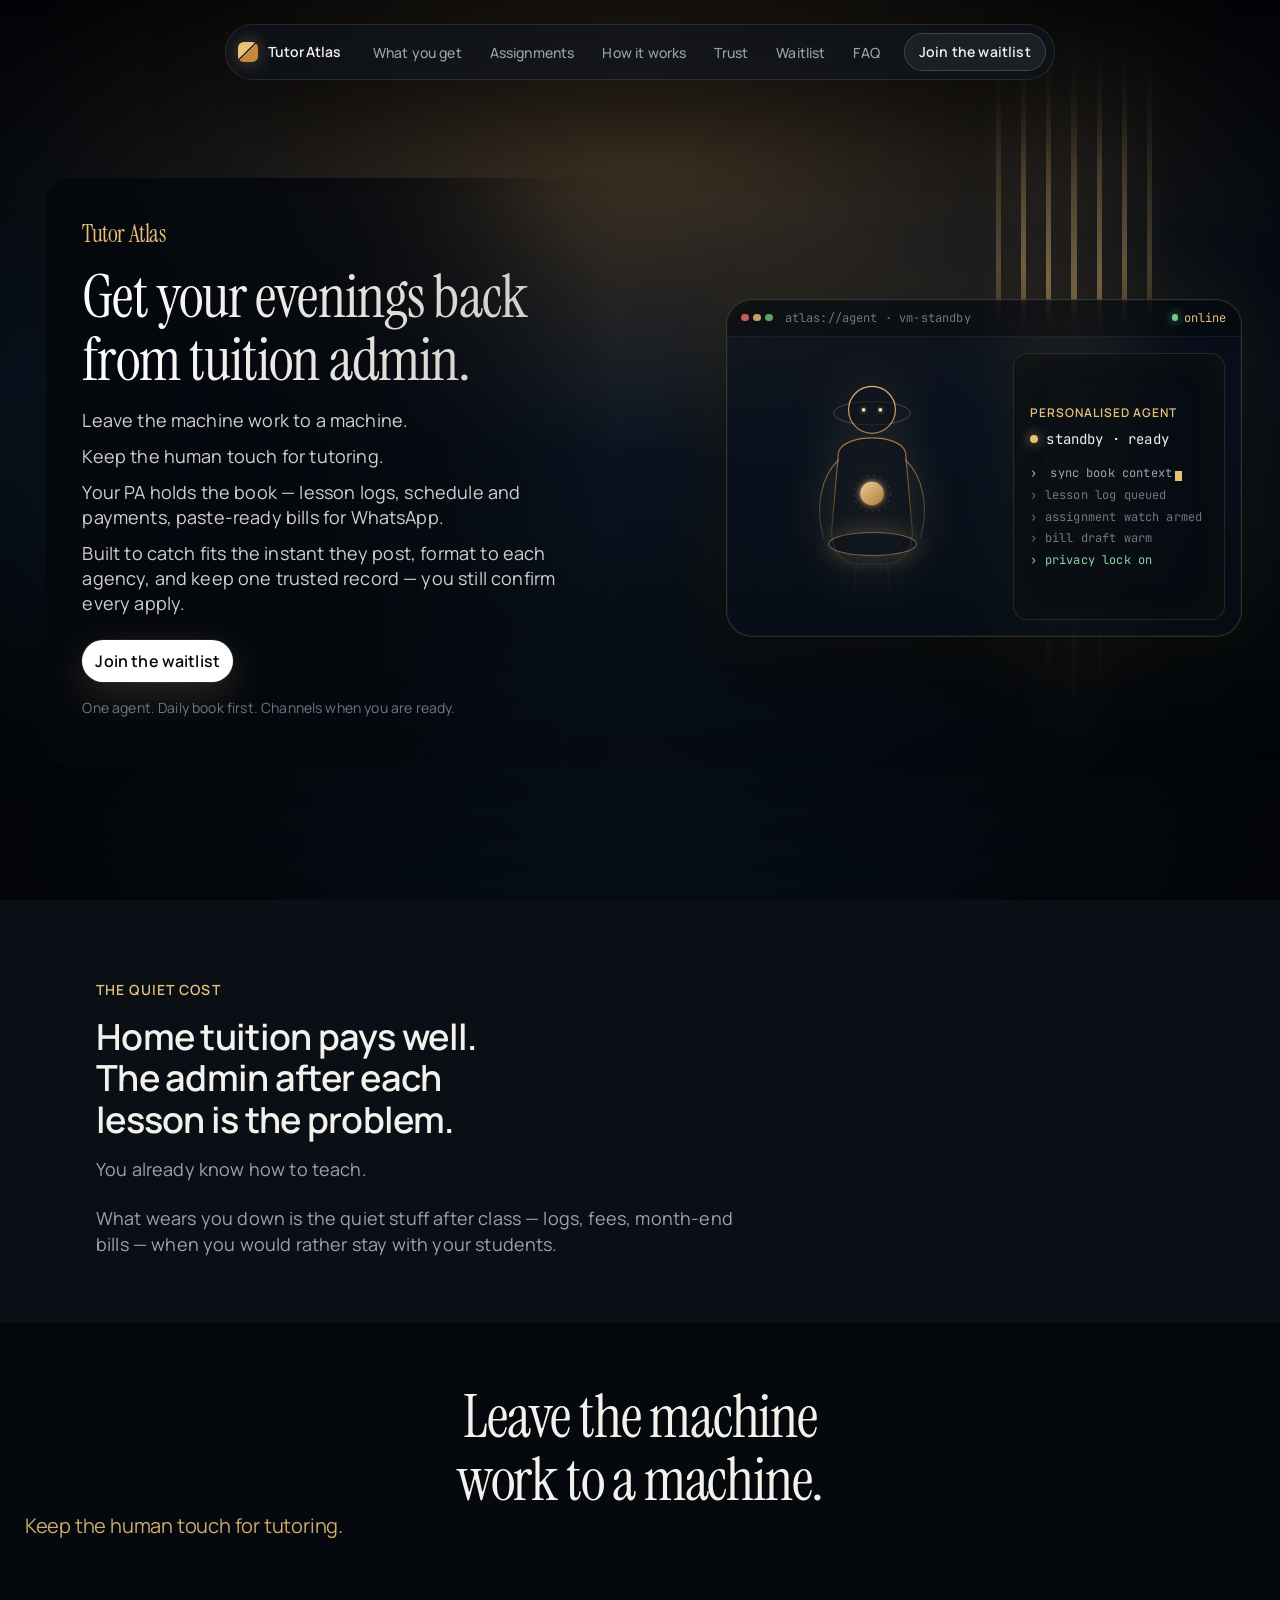
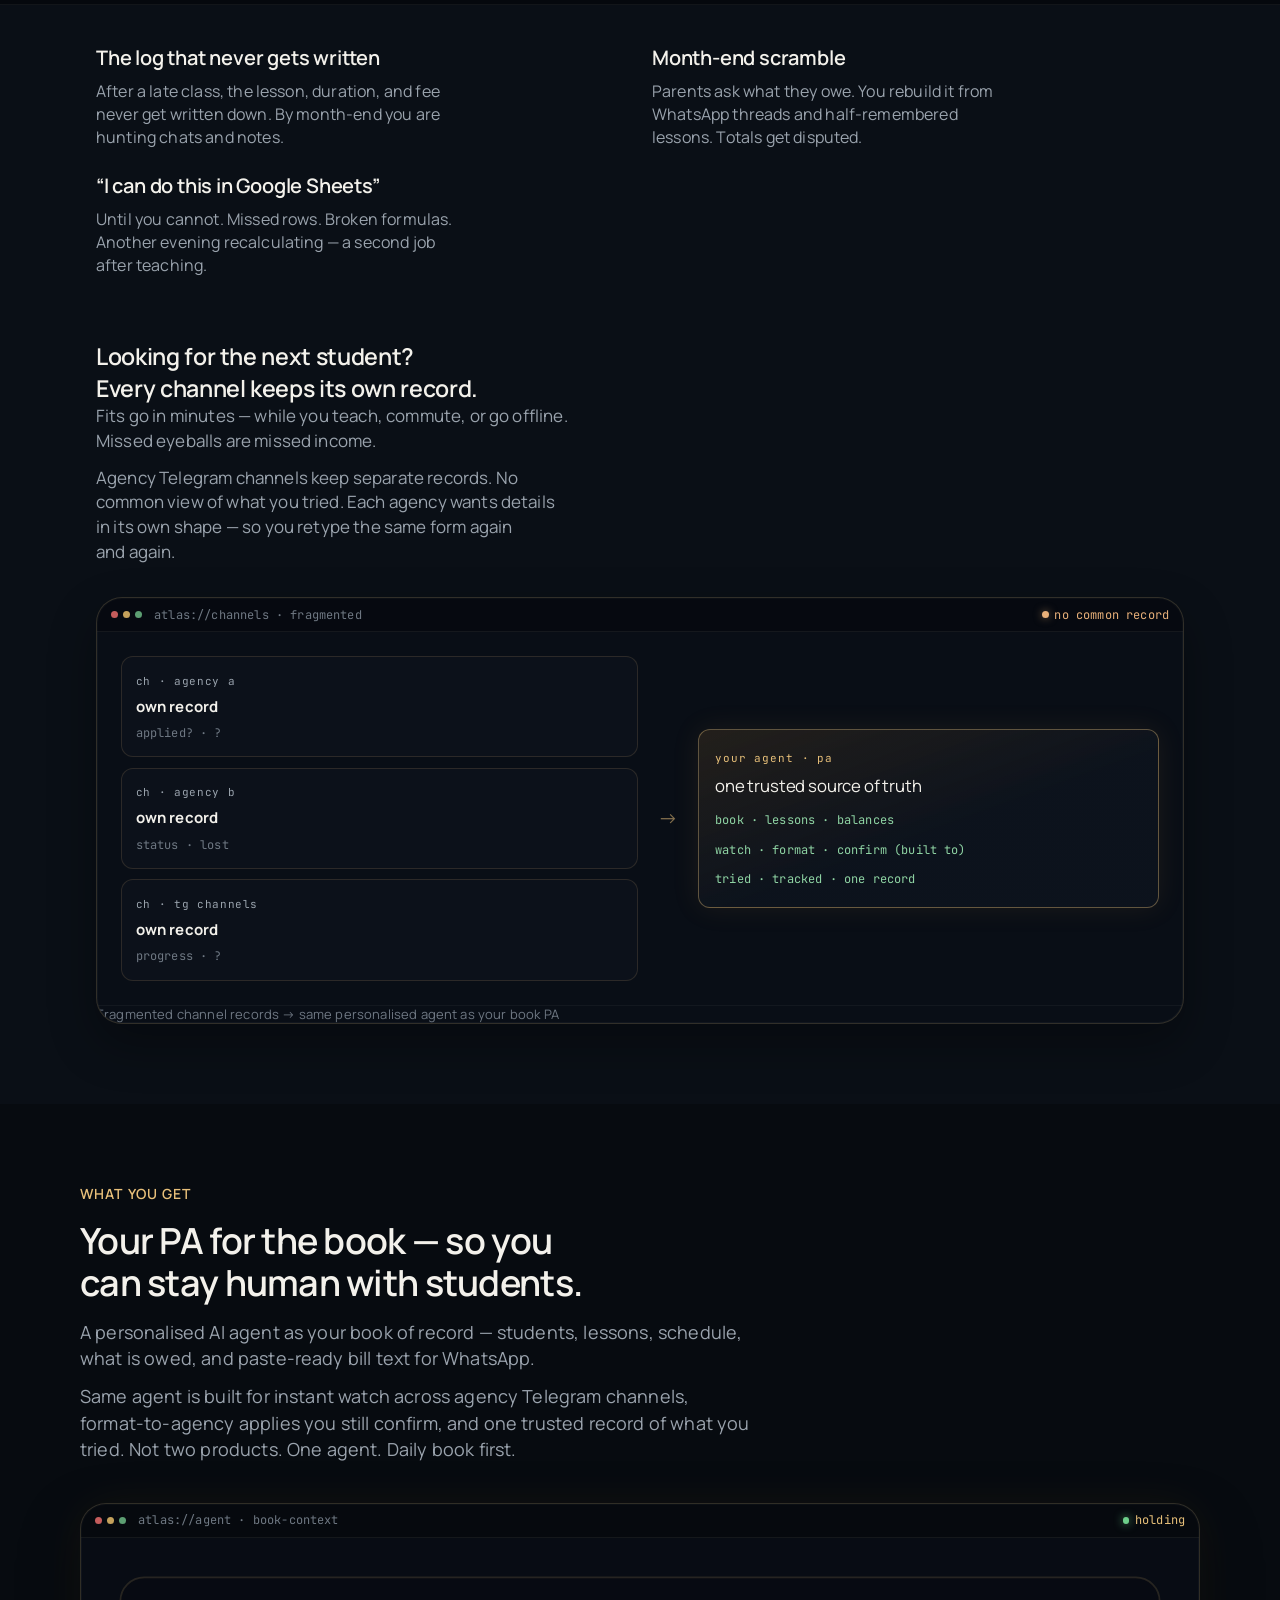
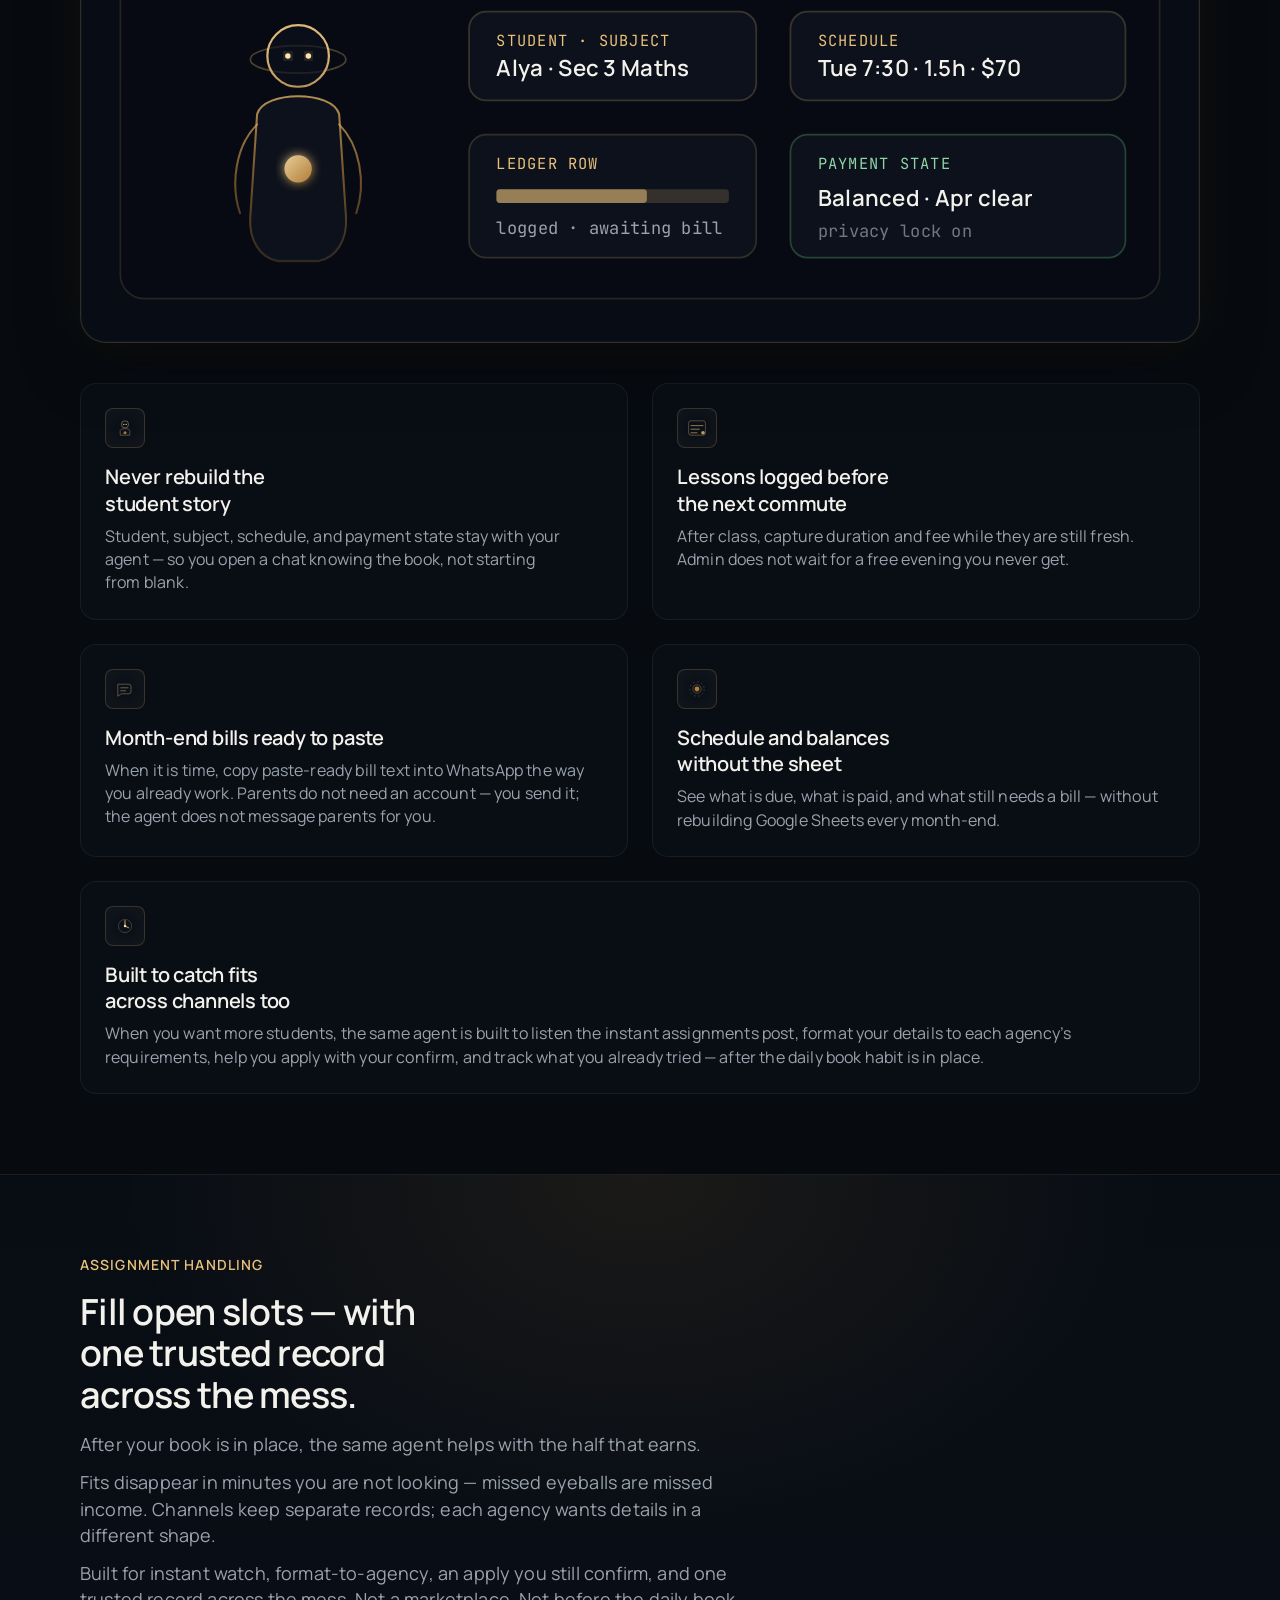
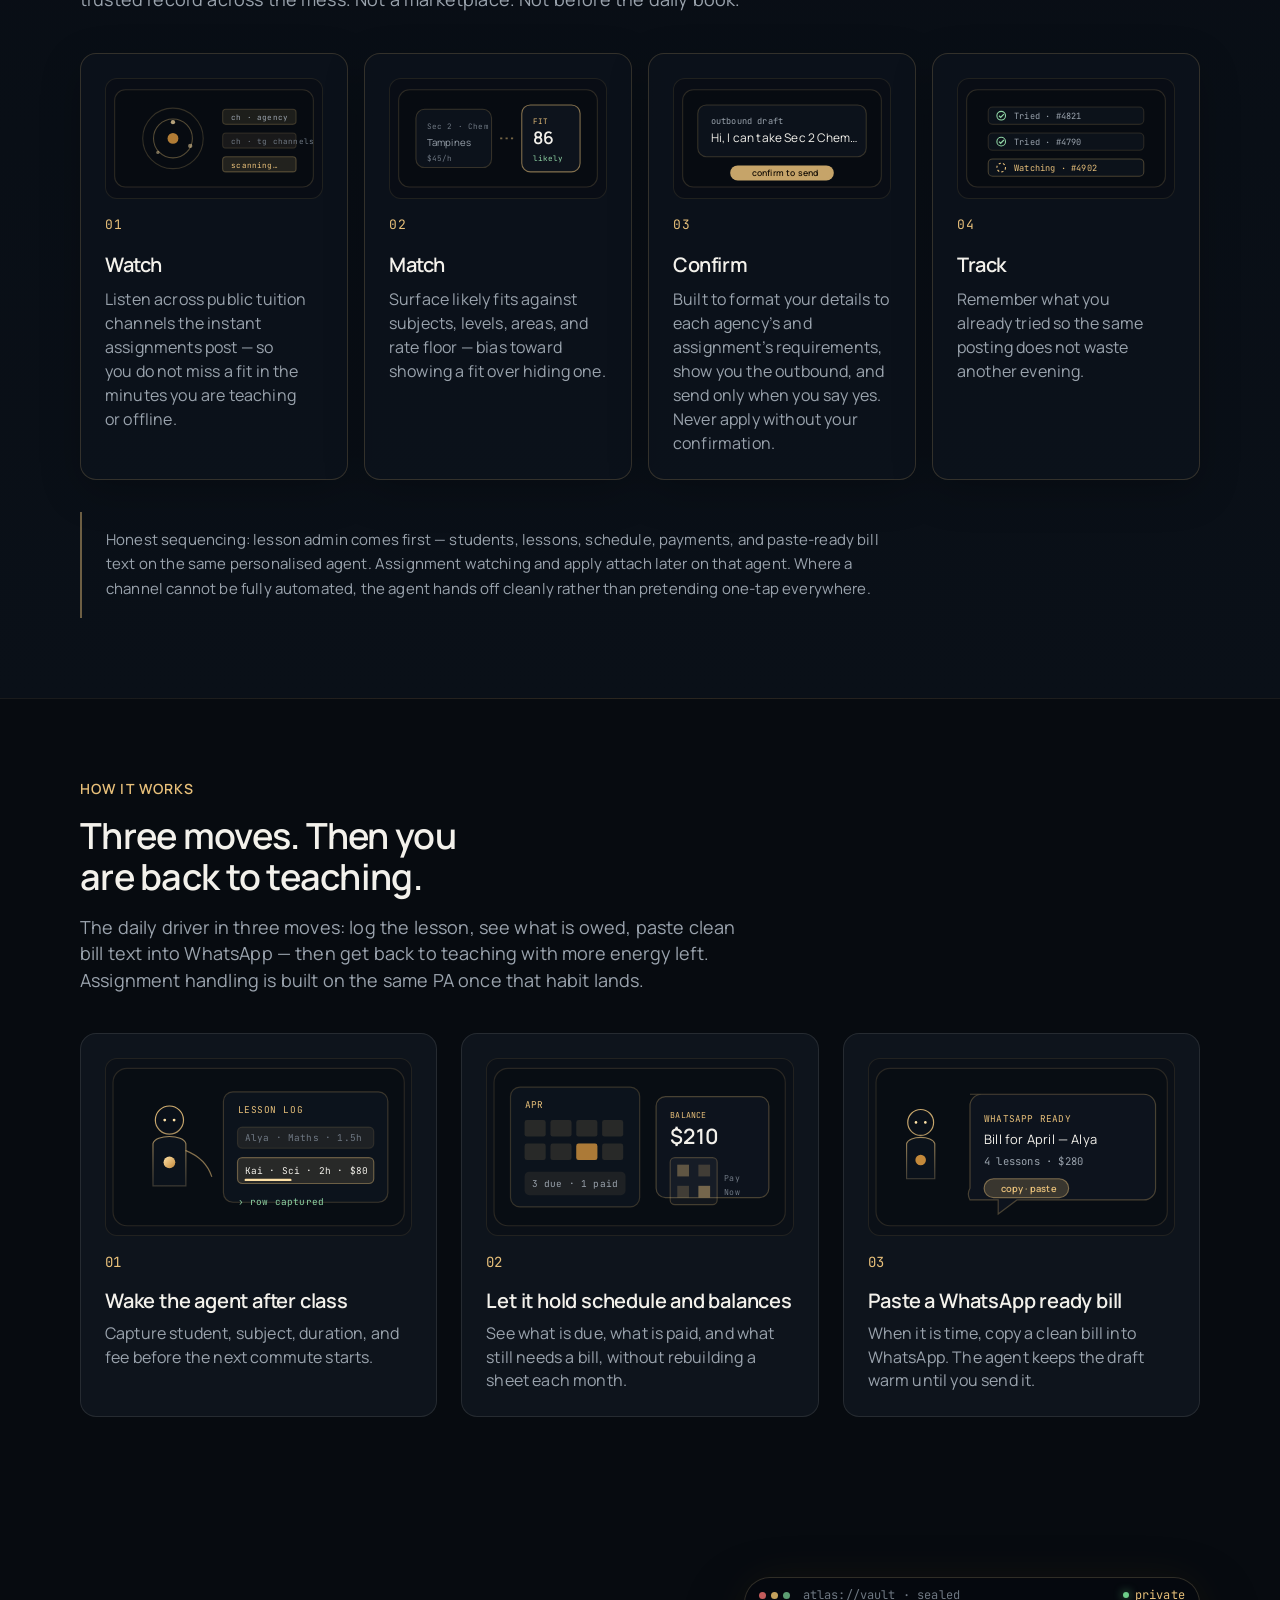
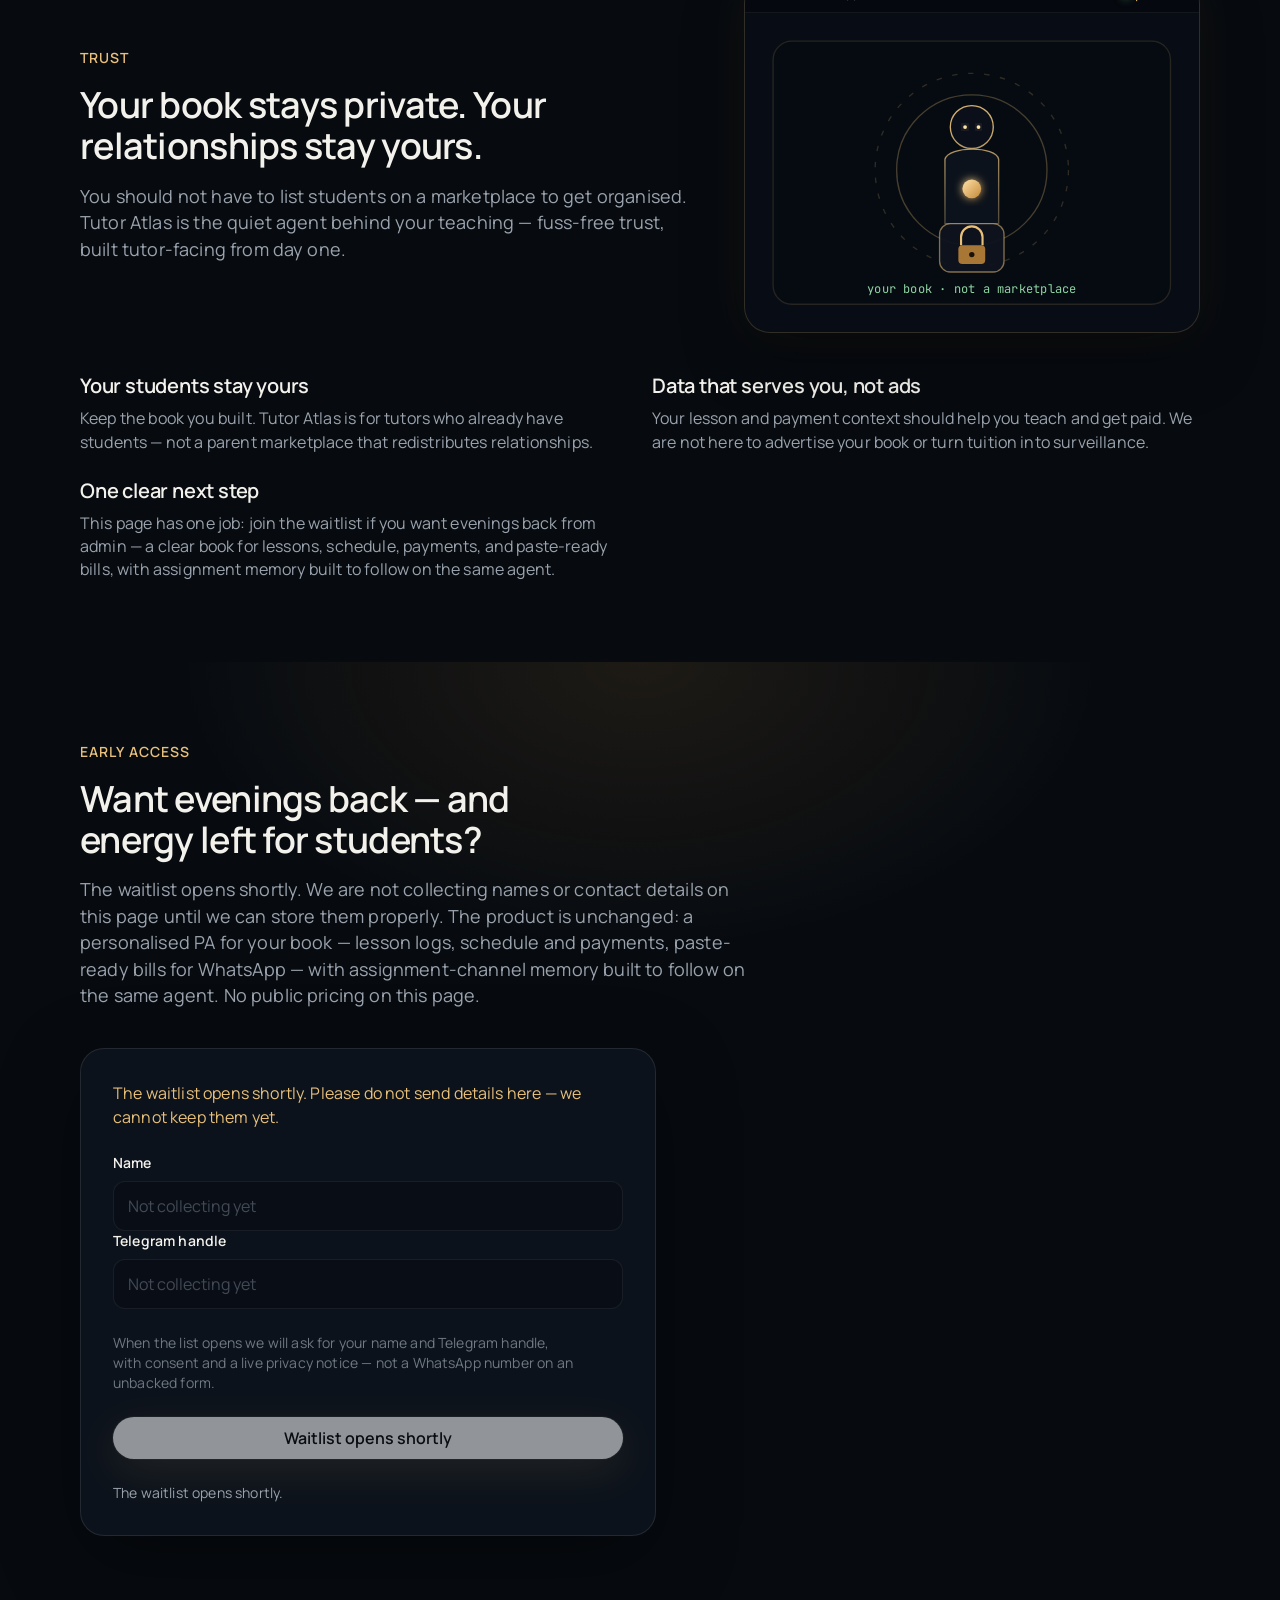
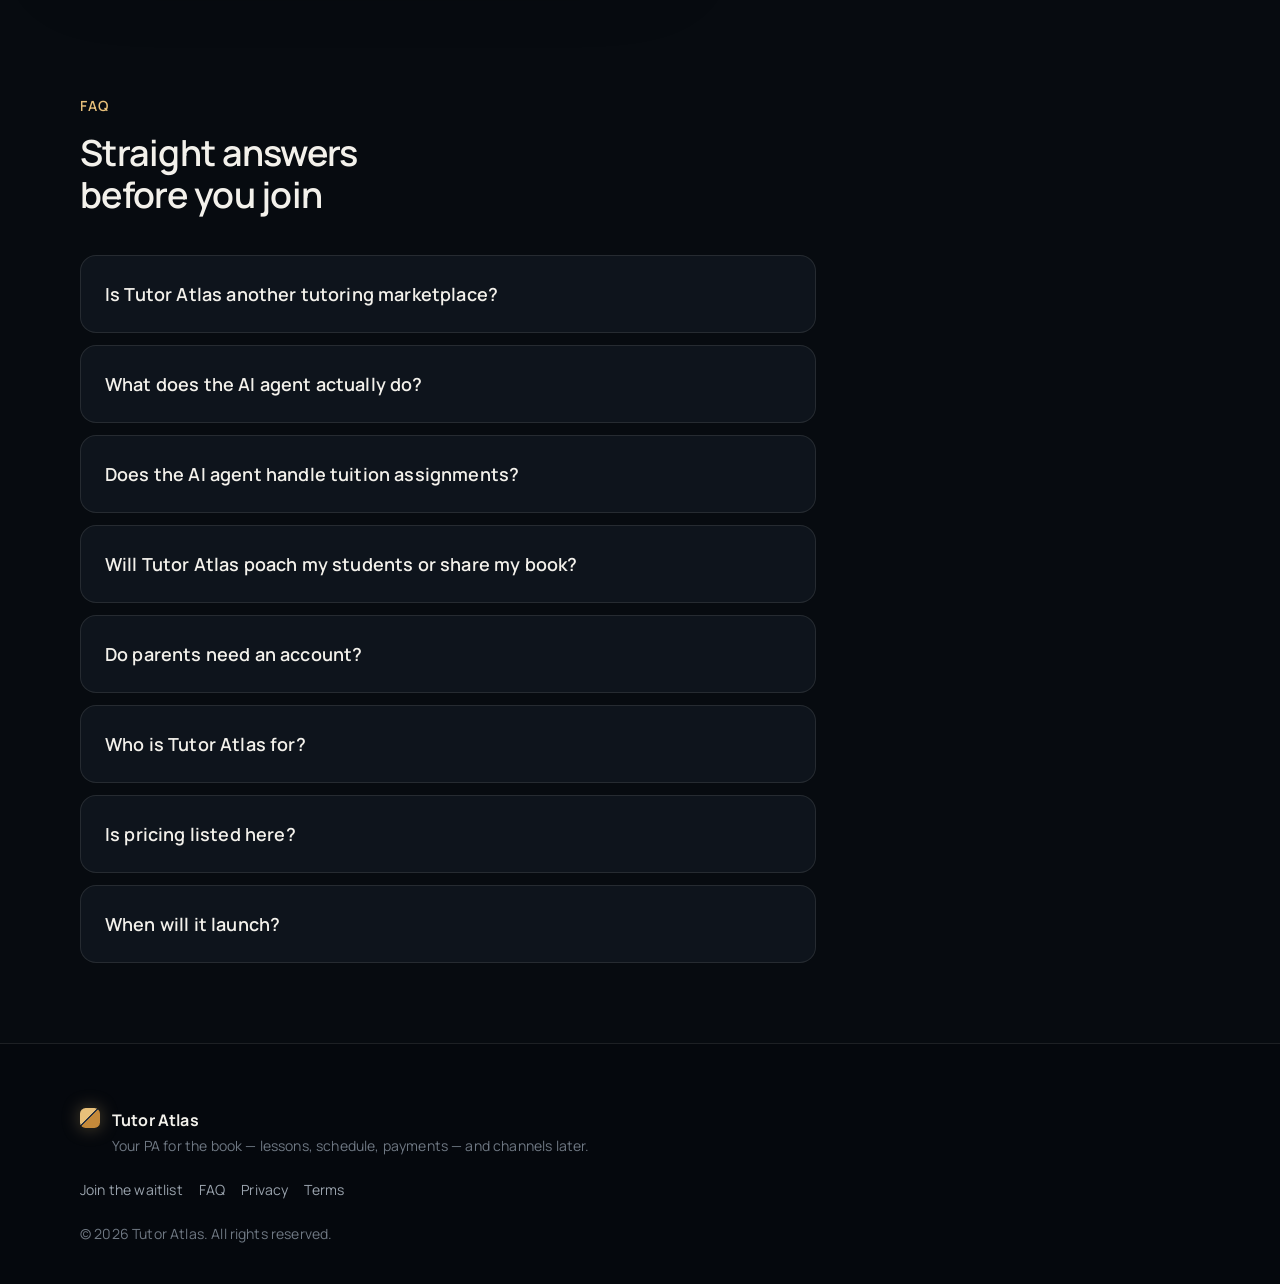
==== commit 30ed4bc1: "Add draft waitlist privacy and terms pages" ====
--- a/index.html
+++ b/index.html
@@ -6,21 +6,26 @@
   <title>Tutor Atlas: Your PA for lessons, schedule, and payments</title>
   <meta name="description" content="Get your evenings back from tuition admin. Tutor Atlas is a personalised AI agent — your PA for the book: lesson logs, schedule and payments, and paste-ready bills for WhatsApp. Built to become the trusted record across fragmented agency Telegram channels too. Join the waitlist.">
   <meta name="robots" content="noindex, nofollow">
-  <link rel="canonical" href="https://tutoratlas-waitlist-v2.vercel.app/">
+  <meta name="referrer" content="strict-origin-when-cross-origin">
+  <link rel="canonical" href="https://tutor.tutoratlas.sg/">
 
   <meta property="og:type" content="website">
   <meta property="og:site_name" content="Tutor Atlas">
   <meta property="og:title" content="Tutor Atlas: Get your evenings back from tuition admin">
   <meta property="og:description" content="Keep time for the human touch in tutoring. Your AI agent holds the book — lessons, schedule, payments, paste-ready bills — and is built to remember assignment attempts across agency Telegram channels. Join the waitlist.">
   <meta property="og:locale" content="en_GB">
-  <meta property="og:url" content="https://tutoratlas-waitlist-v2.vercel.app/">
-  <meta property="og:image" content="https://tutoratlas-waitlist-v2.vercel.app/og-image.svg">
+  <meta property="og:url" content="https://tutor.tutoratlas.sg/">
+  <meta property="og:image" content="https://tutor.tutoratlas.sg/og-image.png">
+  <meta property="og:image:type" content="image/png">
+  <meta property="og:image:width" content="1200">
+  <meta property="og:image:height" content="630">
   <meta property="og:image:alt" content="Tutor Atlas AI agent on standby for independent tutors">
 
   <meta name="twitter:card" content="summary_large_image">
   <meta name="twitter:title" content="Tutor Atlas: Get your evenings back from tuition admin">
   <meta name="twitter:description" content="Your PA for the book: lesson logs, schedule and payments, paste-ready WhatsApp bills — built to track assignment attempts across agency Telegram channels too.">
-  <meta name="twitter:image" content="https://tutoratlas-waitlist-v2.vercel.app/og-image.svg">
+  <meta name="twitter:image" content="https://tutor.tutoratlas.sg/og-image.png">
+  <meta name="twitter:image:alt" content="Tutor Atlas AI agent on standby for independent tutors">
 
   <meta name="theme-color" content="#070B10">
   <link rel="icon" href="favicon.svg" type="image/svg+xml">
@@ -851,8 +856,8 @@
       <nav class="footer-nav" aria-label="Footer">
         <a href="#waitlist">Join the waitlist</a>
         <a href="#faq">FAQ</a>
-        <a href="#trust">Privacy</a>
-        <a href="#trust">Terms</a>
+        <a href="privacy.html">Privacy</a>
+        <a href="terms.html">Terms</a>
       </nav>
       <p class="footer-copy">© <span data-year></span> Tutor Atlas. All rights reserved.</p>
     </div>
--- a/styles.css
+++ b/styles.css
@@ -2141,8 +2141,11 @@
   line-height: 1.25rem;
 }
 
-/* Reveals */
-.reveal {
+/* Reveals.
+   Revealed is the DEFAULT state, so the page is readable with no JS, a blocked
+   script.js, or a browser without IntersectionObserver. script.js opts in to the
+   animation by putting .js-reveal on <html>. Never hide .reveal unconditionally. */
+.js-reveal .reveal {
   opacity: 0;
   transform: translateY(4rem);
   filter: blur(8px);
@@ -2152,7 +2155,7 @@
     filter 900ms var(--ease-fluid);
 }
 
-.reveal.is-inview {
+.js-reveal .reveal.is-inview {
   opacity: 1;
   transform: translateY(0);
   filter: blur(0);
@@ -2194,7 +2197,8 @@
     transition: none !important;
   }
 
-  .reveal {
+  .reveal,
+  .js-reveal .reveal {
     opacity: 1;
     transform: none;
     filter: none;
@@ -2374,3 +2378,206 @@
   0%, 49% { opacity: 1; }
   50%, 100% { opacity: 0; }
 }
+/* Legal pages — privacy.html, terms.html. No JavaScript: nothing here is
+   revealed, toggled or animated in, so the page is complete on first paint. */
+.legal-header {
+  padding: var(--space-300) var(--space-200);
+  border-bottom: 1px solid var(--line);
+  background: #05080d;
+}
+
+.legal-header .brand {
+  max-width: var(--max);
+  margin: 0 auto;
+  display: flex;
+  align-items: center;
+  gap: var(--space-100);
+  text-decoration: none;
+}
+
+.legal-main {
+  padding: var(--space-700) var(--space-200) var(--space-800);
+  background: var(--bg);
+}
+
+.legal-inner {
+  max-width: 46rem;
+  margin: 0 auto;
+}
+
+.legal-title {
+  font-family: var(--font-display);
+  font-weight: 400;
+  font-size: clamp(2rem, 7vw, 2.75rem);
+  line-height: 1.1;
+  letter-spacing: -0.02em;
+  color: var(--text);
+}
+
+.legal-dates {
+  margin-top: var(--space-200);
+  font-family: var(--font-mono);
+  font-size: 0.8125rem;
+  line-height: 1.25rem;
+  color: var(--text-muted);
+}
+
+.legal-standfirst {
+  margin-top: var(--space-300);
+  font-size: 1.125rem;
+  line-height: 1.65rem;
+  color: var(--text-muted);
+}
+
+.legal-toc {
+  margin-top: var(--space-400);
+  padding: var(--space-300);
+  border: 1px solid var(--glass-border);
+  border-radius: var(--radius-xl);
+  background: var(--bg-elevated);
+}
+
+.legal-toc h2 {
+  font-family: var(--font-sans);
+  font-size: 0.875rem;
+  line-height: 1.25rem;
+  font-weight: 600;
+  letter-spacing: 0.08em;
+  text-transform: uppercase;
+  color: var(--accent-bright);
+}
+
+.legal-toc ol {
+  margin: var(--space-200) 0 0;
+  padding-left: 1.25rem;
+  display: grid;
+  gap: var(--space-75);
+  color: var(--text-muted);
+}
+
+.legal-toc a {
+  color: var(--accent-bright);
+}
+
+.legal-section {
+  margin-top: var(--space-600);
+}
+
+.legal-section h2 {
+  font-family: var(--font-sans);
+  font-weight: 600;
+  letter-spacing: -0.02em;
+  font-size: clamp(1.375rem, 4.5vw, 1.625rem);
+  line-height: 1.2;
+  color: var(--text);
+}
+
+.legal-section h3 {
+  margin-top: var(--space-400);
+  font-family: var(--font-sans);
+  font-weight: 600;
+  font-size: 1.0625rem;
+  line-height: 1.4;
+  color: var(--text);
+}
+
+.legal-section p,
+.legal-section li {
+  margin-top: var(--space-200);
+  color: var(--text-muted);
+  line-height: 1.65rem;
+}
+
+.legal-section ul {
+  margin: var(--space-200) 0 0;
+  padding-left: 1.25rem;
+}
+
+.legal-section ul li {
+  margin-top: var(--space-75);
+}
+
+.legal-section strong {
+  color: var(--text);
+  font-weight: 600;
+}
+
+.legal-section a {
+  color: var(--accent-bright);
+}
+
+.legal-note {
+  margin-top: var(--space-300);
+  padding: var(--space-300);
+  border: 1px solid var(--glass-border);
+  border-left: 3px solid var(--accent);
+  border-radius: var(--radius-lg);
+  background: var(--bg-elevated);
+}
+
+.legal-note p:first-child {
+  margin-top: 0;
+}
+
+.legal-table {
+  margin-top: var(--space-300);
+  overflow-x: auto;
+}
+
+.legal-table table {
+  width: 100%;
+  border-collapse: collapse;
+  font-size: 0.9375rem;
+  line-height: 1.5rem;
+}
+
+.legal-table th,
+.legal-table td {
+  padding: var(--space-100);
+  text-align: left;
+  vertical-align: top;
+  border-bottom: 1px solid var(--line);
+  color: var(--text-muted);
+}
+
+.legal-table th {
+  color: var(--text);
+  font-weight: 600;
+  white-space: nowrap;
+}
+
+.legal-contact {
+  margin-top: var(--space-600);
+  padding: var(--space-400);
+  border: 1px solid var(--glass-border);
+  border-radius: var(--radius-2xl);
+  background: var(--bg-panel);
+}
+
+.legal-contact h2 {
+  font-family: var(--font-sans);
+  font-weight: 600;
+  font-size: 1.25rem;
+  line-height: 1.4;
+  color: var(--text);
+}
+
+.legal-contact p {
+  margin-top: var(--space-200);
+  color: var(--text-muted);
+  line-height: 1.65rem;
+}
+
+@media (max-width: 599px) {
+  .legal-main {
+    padding: var(--space-500) var(--space-200) var(--space-600);
+  }
+
+  .legal-section {
+    margin-top: var(--space-500);
+  }
+
+  .legal-contact {
+    padding: var(--space-300);
+  }
+}
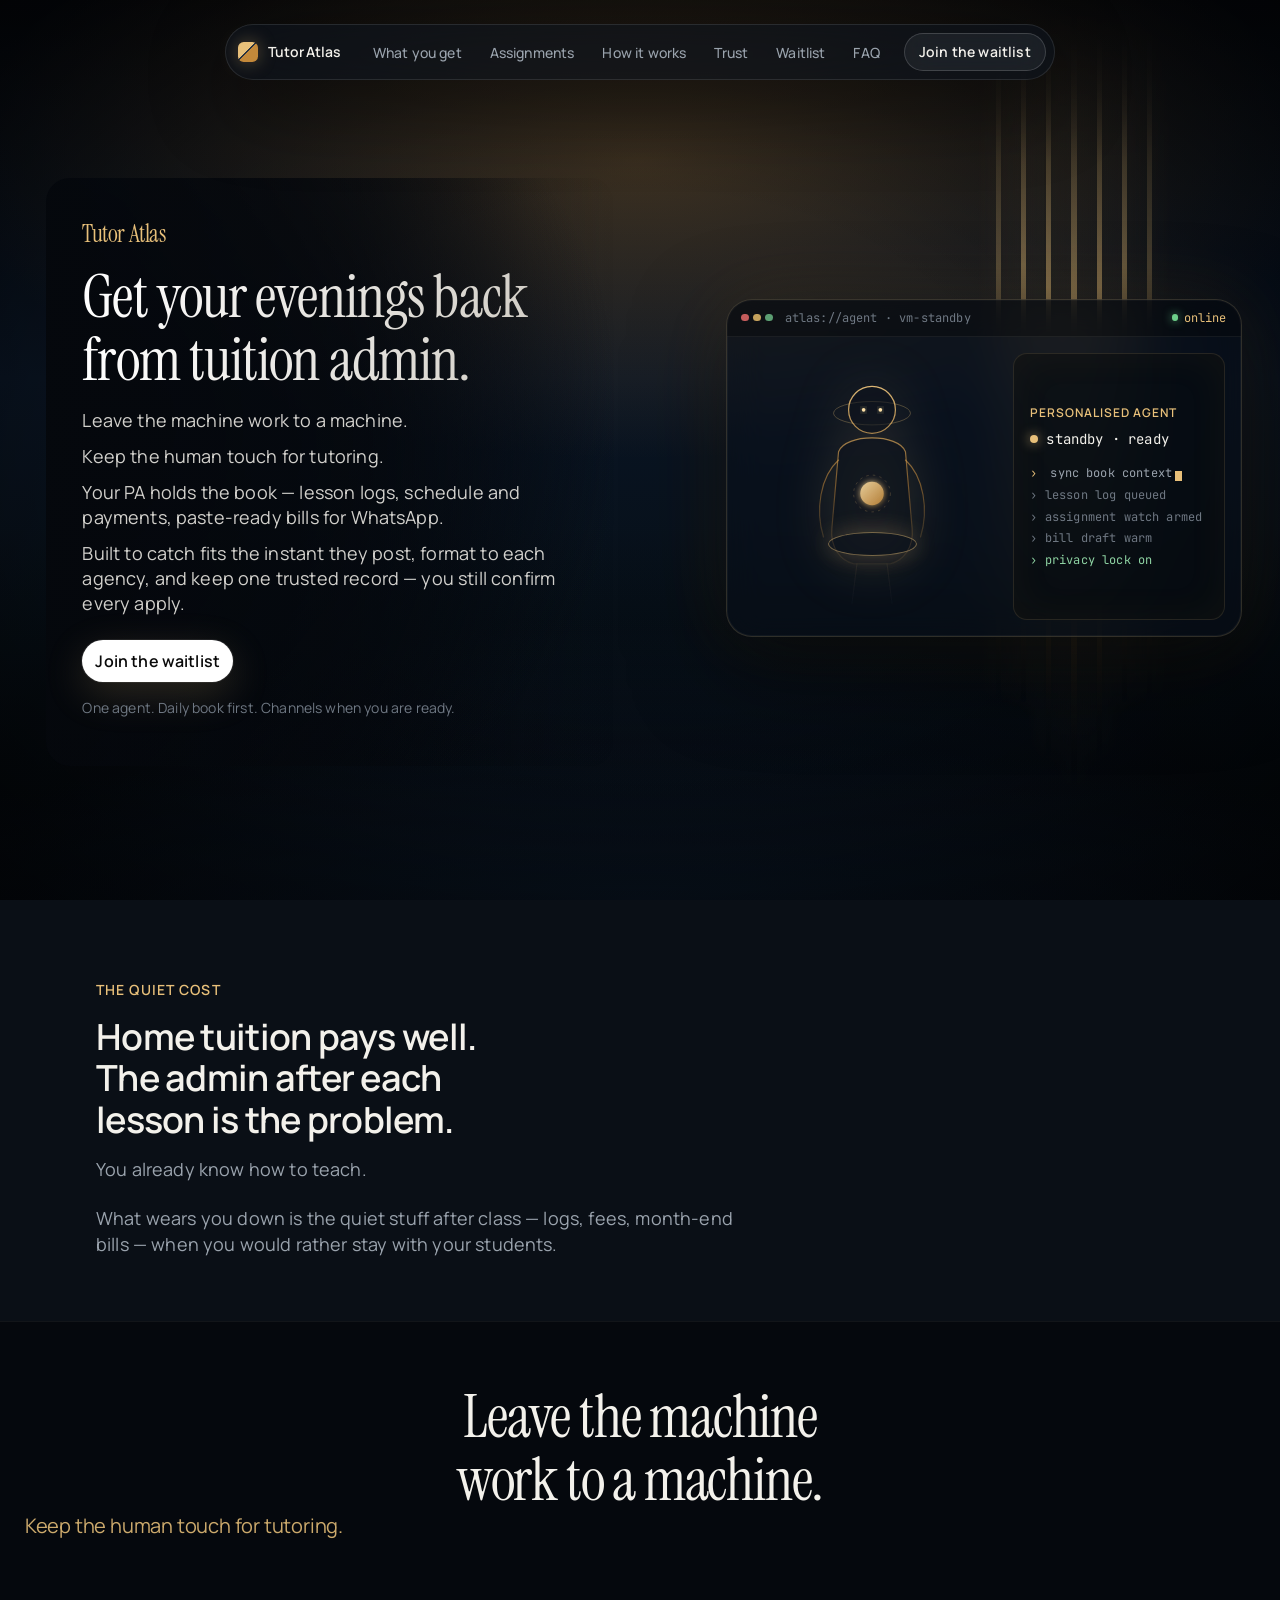
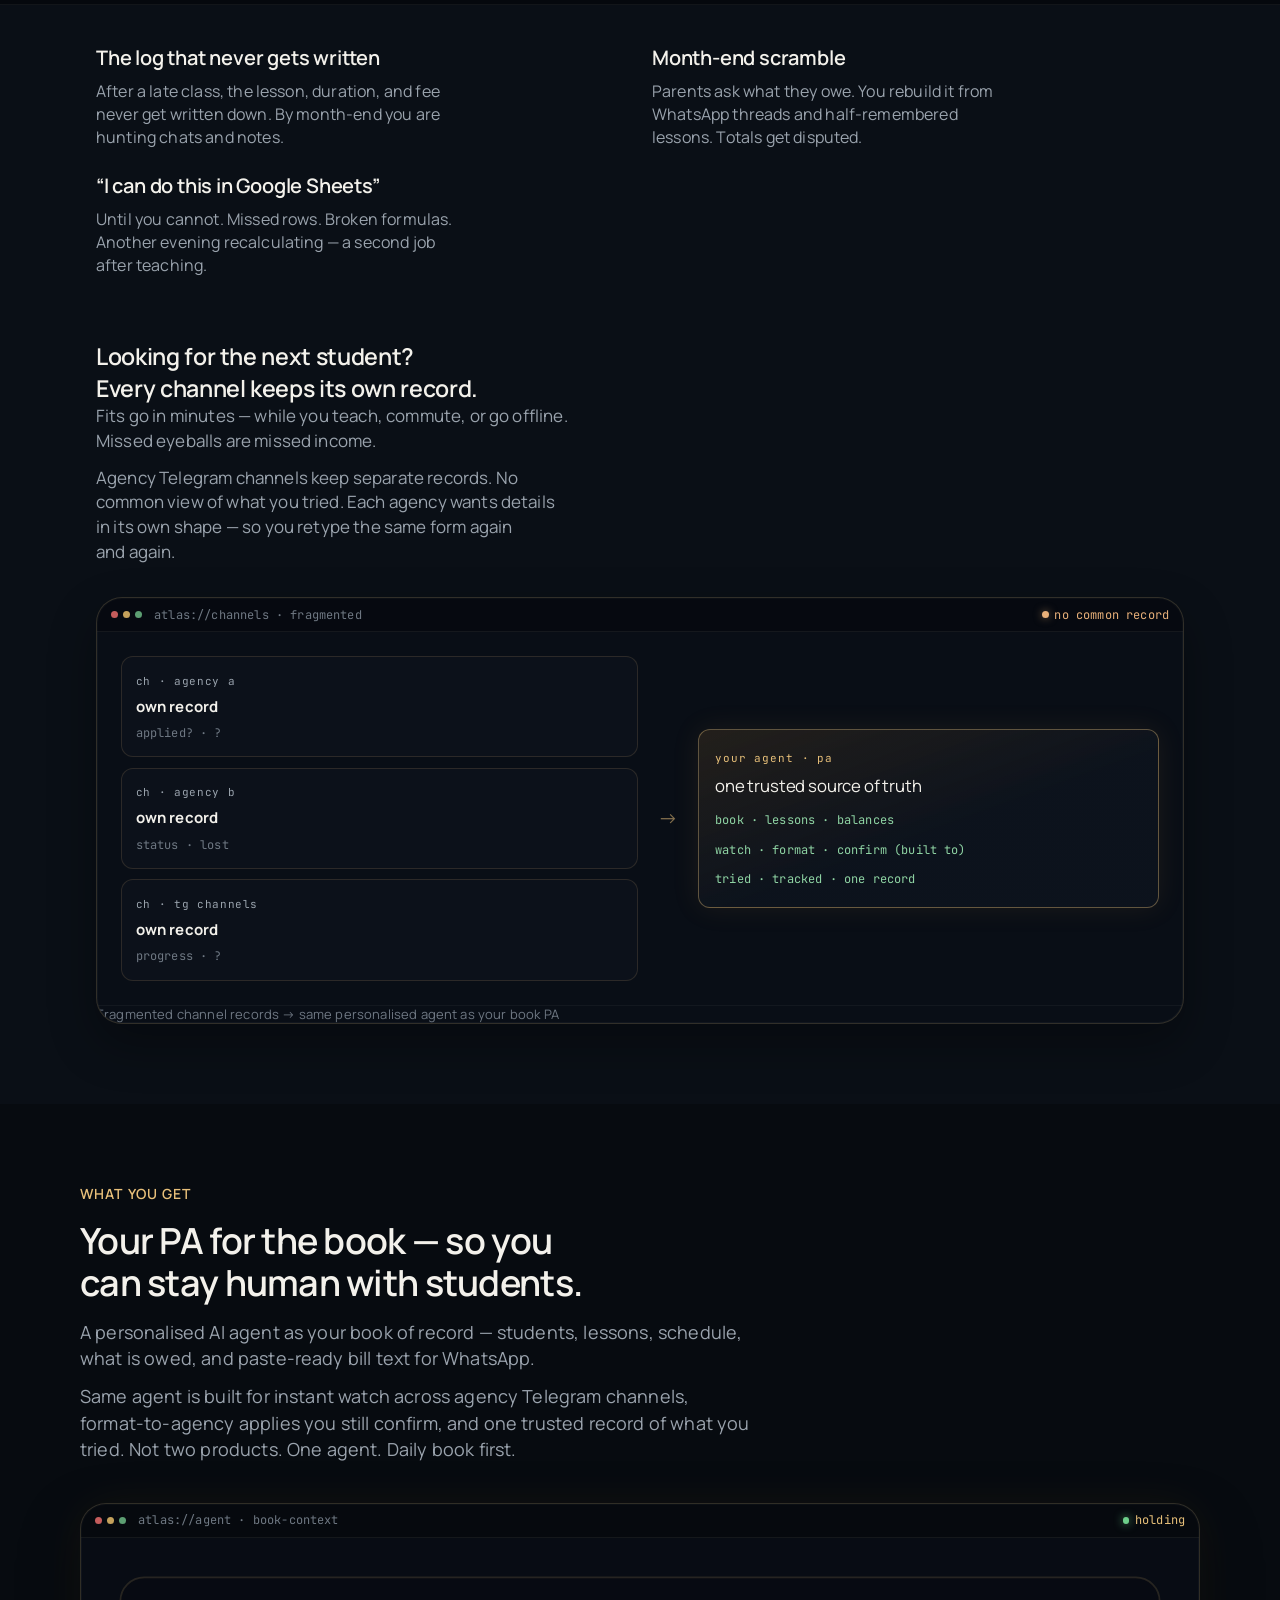
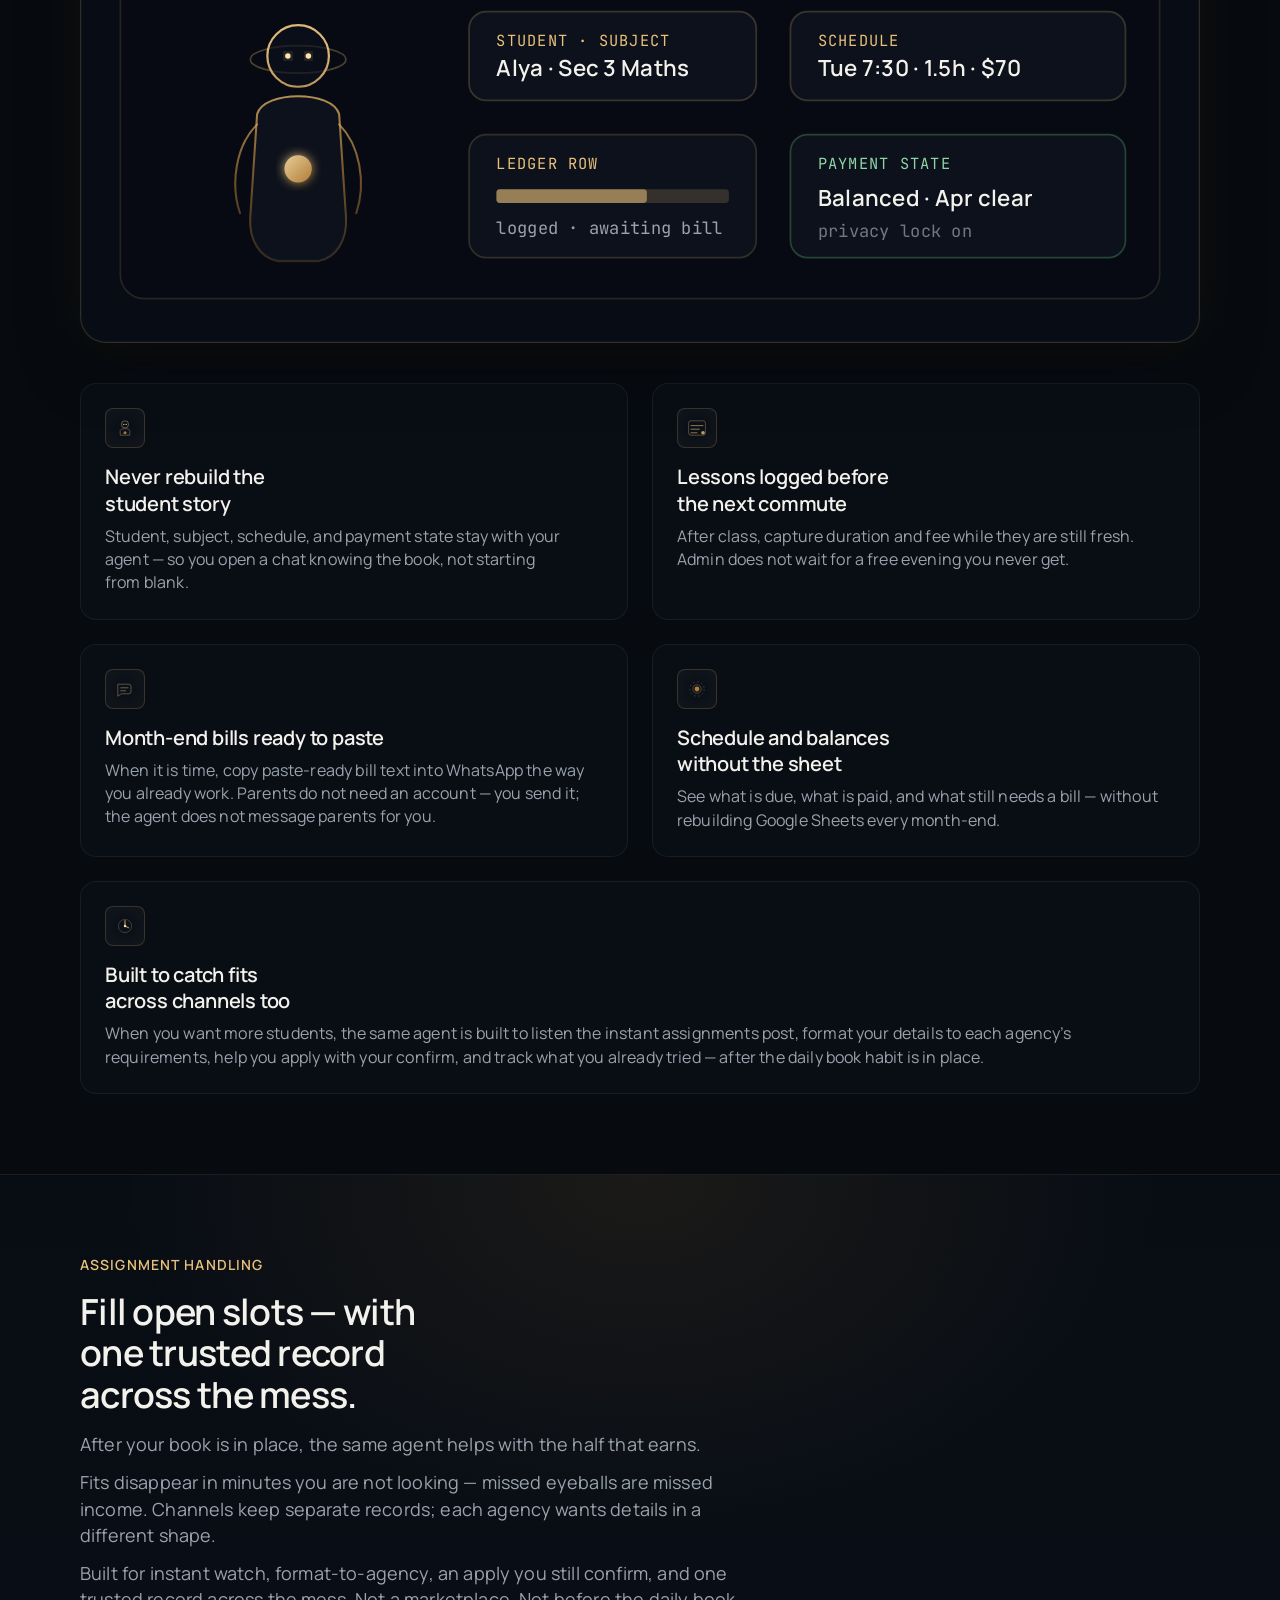
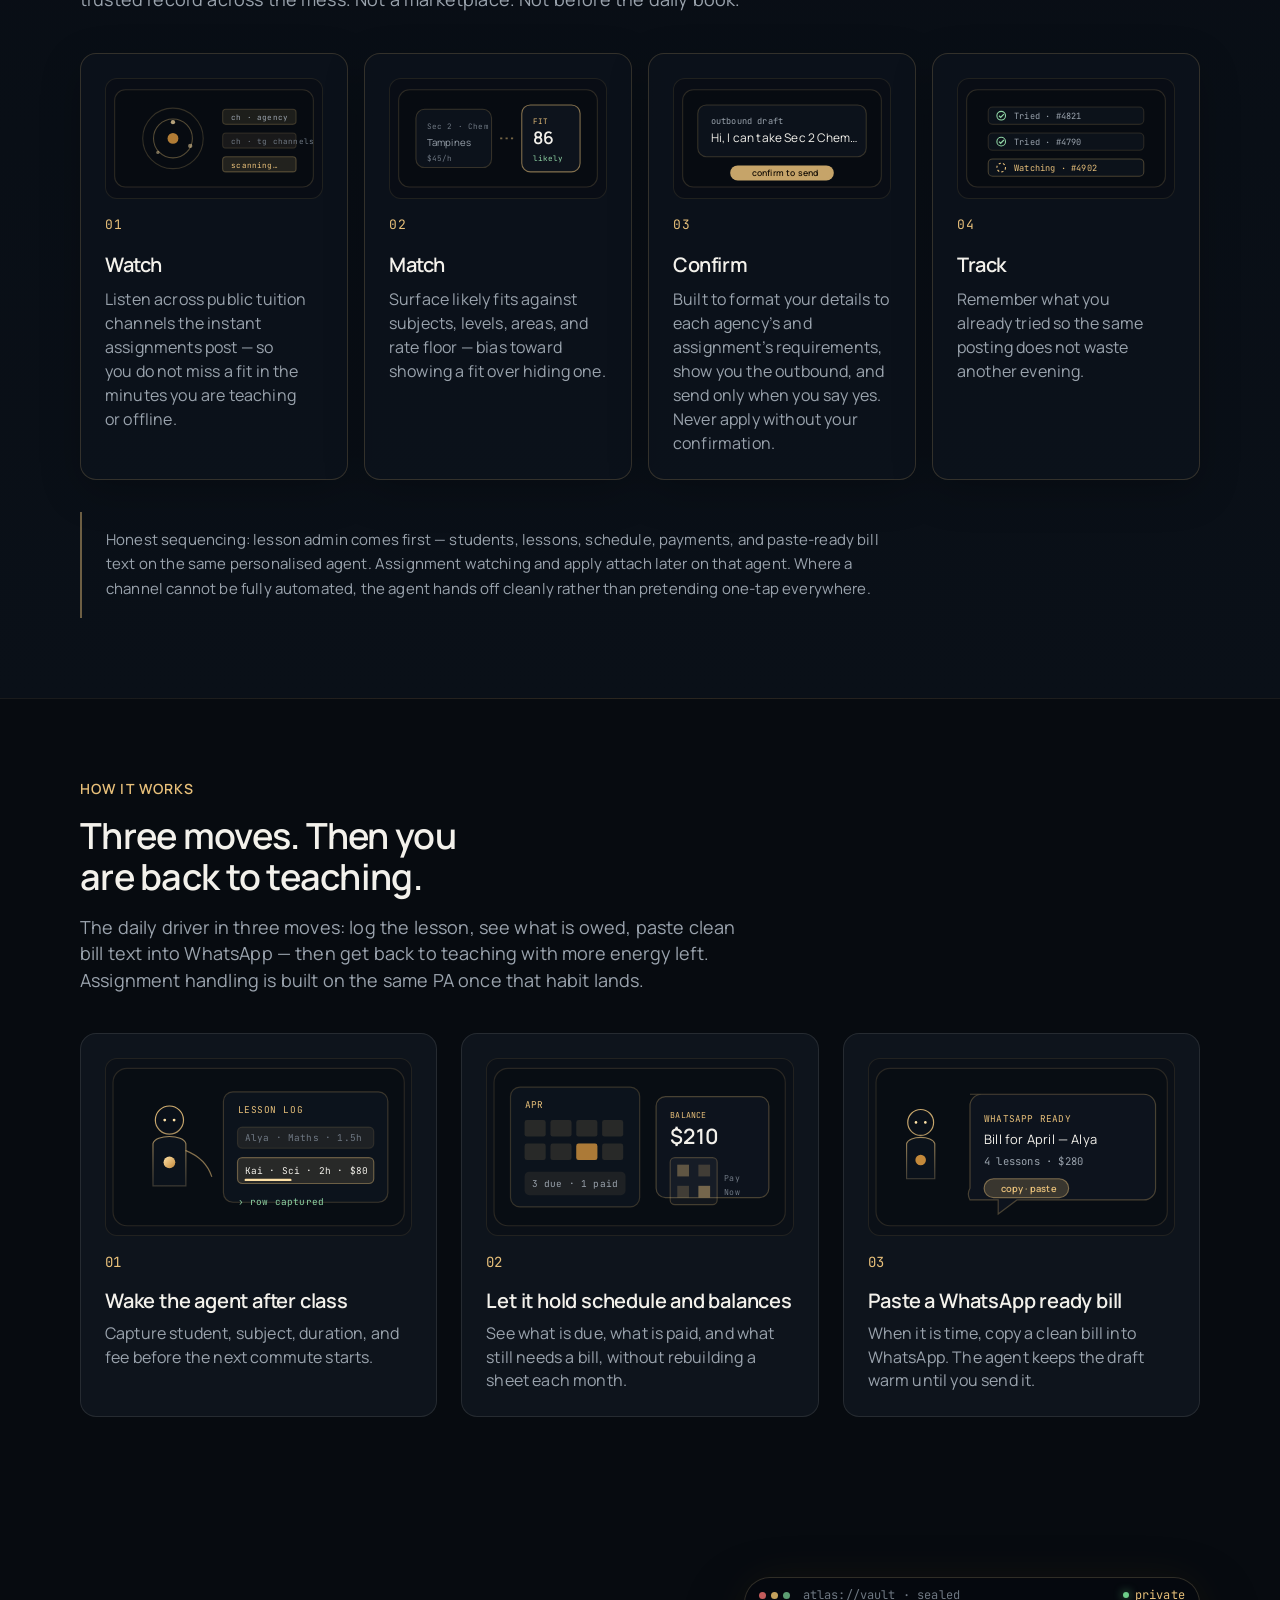
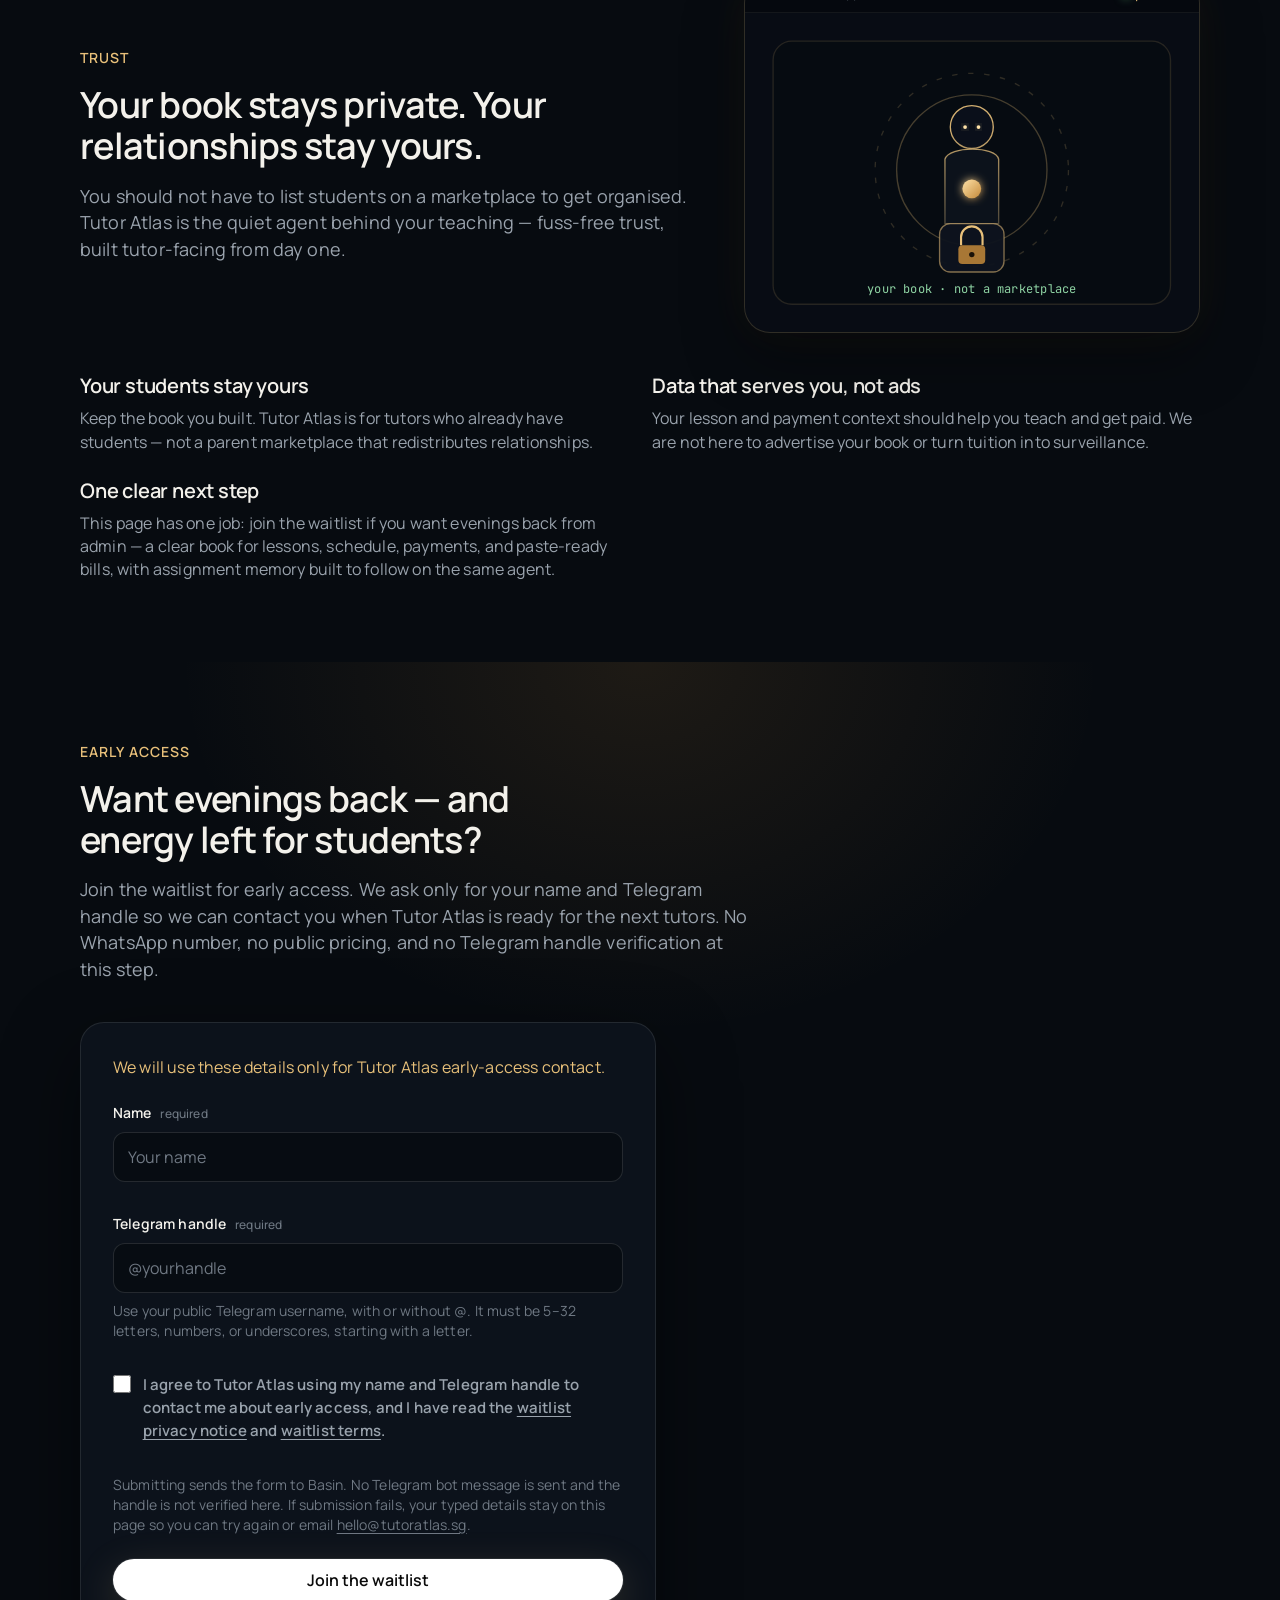
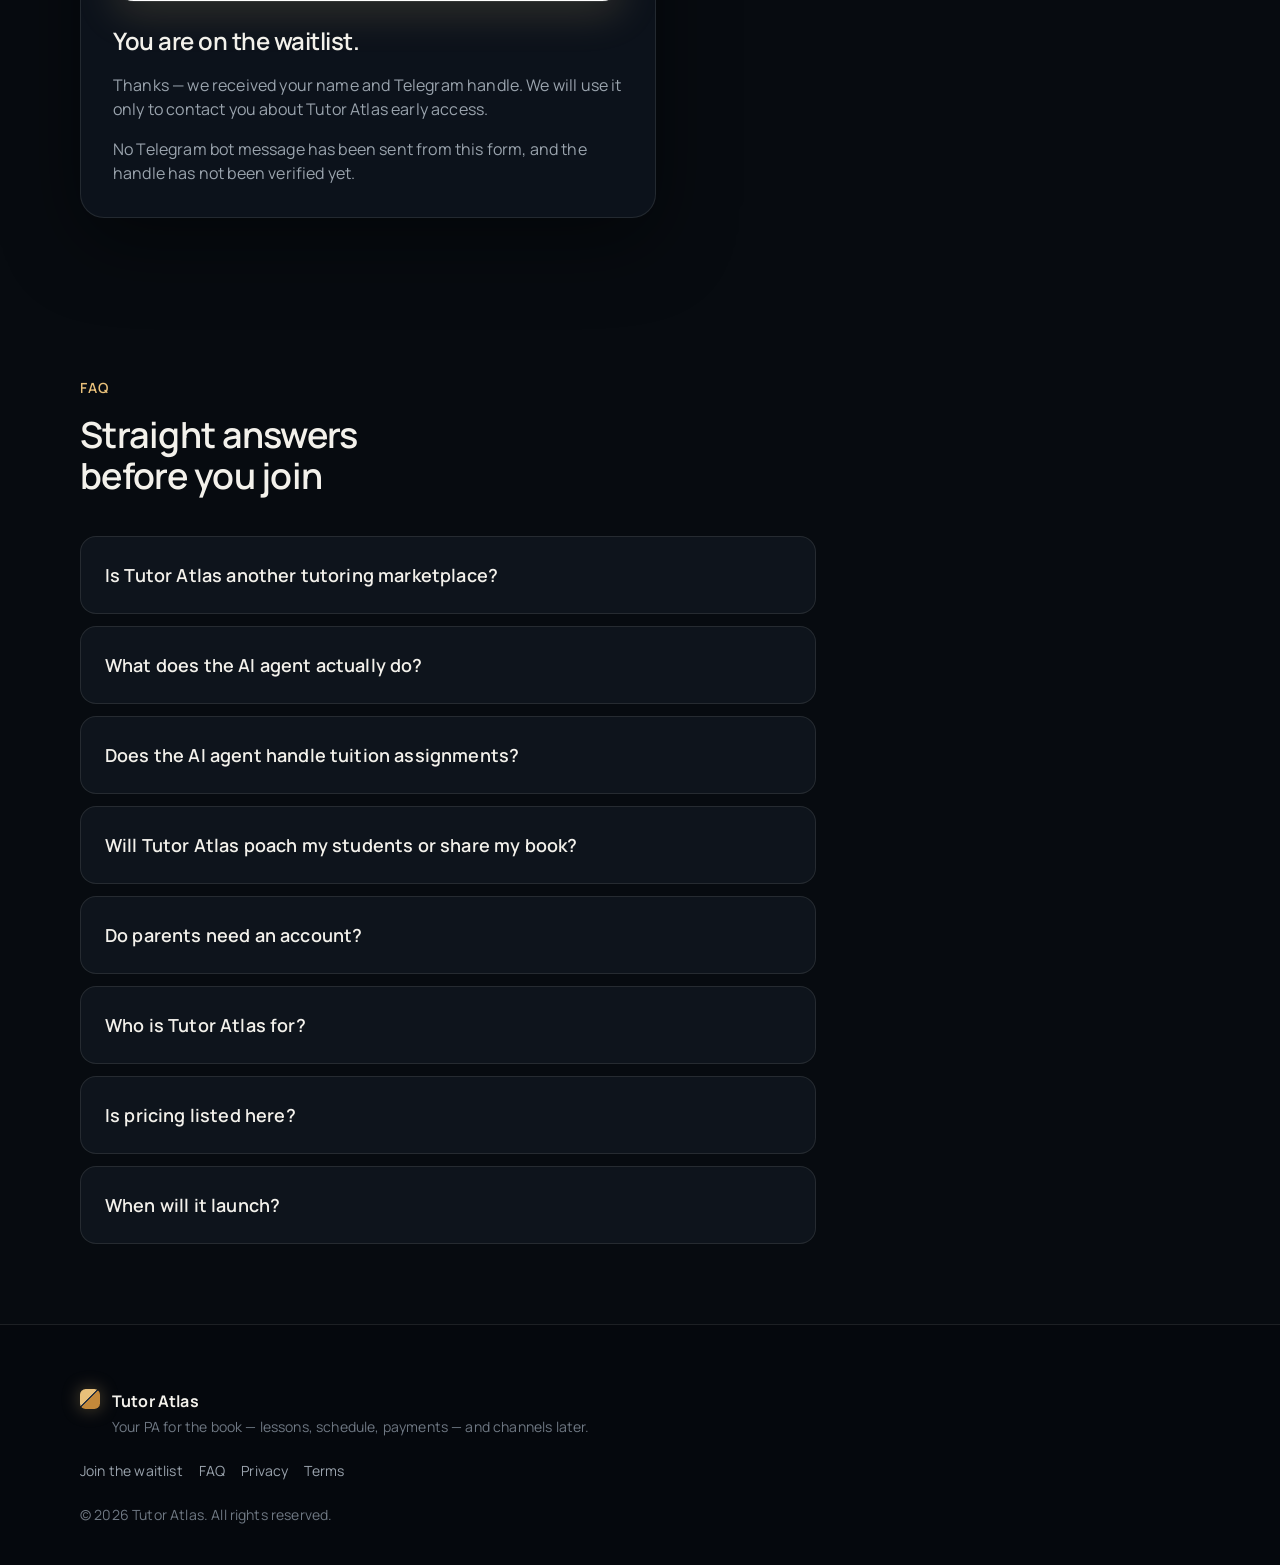
==== commit 9121caca: "Wire Basin waitlist form" ====
--- a/index.html
+++ b/index.html
@@ -34,7 +34,7 @@
   <link rel="preconnect" href="https://fonts.gstatic.com" crossorigin>
   <link href="https://fonts.googleapis.com/css2?family=Instrument+Serif:ital@0;1&family=Manrope:wght@400;500;600;700&family=JetBrains+Mono:wght@400;500&display=swap" rel="stylesheet">
 
-  <link rel="stylesheet" href="styles.css?v=tighten-problem-2">
+  <link rel="stylesheet" href="styles.css?v=tut-104-basin-form">
 
   <script type="application/ld+json">
   {
@@ -772,31 +772,46 @@
         <p class="eyebrow">Early access</p>
         <h2 id="waitlist-heading">Want evenings back — and energy left for students?</h2>
         <p class="section-lead">
-          The waitlist opens shortly. We are not collecting names or contact details on this page until we can store them properly. The product is unchanged: a personalised PA for your book — lesson logs, schedule and payments, paste-ready bills for WhatsApp — with assignment-channel memory built to follow on the same agent. No public pricing on this page.
+          Join the waitlist for early access. We ask only for your name and Telegram handle so we can contact you when Tutor Atlas is ready for the next tutors. No WhatsApp number, no public pricing, and no Telegram handle verification at this step.
         </p>
 
-        <div class="form-shell is-hold" data-form-shell>
-          <p class="form-hold" role="status">The waitlist opens shortly. Please do not send details here — we cannot keep them yet.</p>
-          <form class="waitlist-form is-disabled" id="waitlist-form" data-waitlist-form aria-disabled="true">
-            <fieldset disabled>
-              <legend class="visually-hidden">Waitlist (closed)</legend>
-              <div class="field">
-                <label for="name">Name</label>
-                <input id="name" name="name" type="text" autocomplete="off" maxlength="80" placeholder="Not collecting yet" disabled>
+        <div class="form-shell" data-form-shell>
+          <p class="form-hold">We will use these details only for Tutor Atlas early-access contact.</p>
+          <form class="waitlist-form" id="waitlist-form" data-waitlist-form action="https://usebasin.com/f/0184c01ee34e" method="POST">
+            <fieldset data-form-fields>
+              <legend class="visually-hidden">Join the Tutor Atlas waitlist</legend>
+              <div class="field" data-field="name">
+                <label for="name">Name <span class="req">required</span></label>
+                <input id="name" name="name" type="text" autocomplete="name" maxlength="80" placeholder="Your name" required aria-describedby="name-error" aria-invalid="false">
+                <p class="field-error" id="name-error" data-error-for="name" aria-live="polite"></p>
               </div>
-              <div class="field">
-                <label for="contact">Telegram handle</label>
-                <input id="contact" name="telegram" type="text" autocomplete="off" maxlength="32" placeholder="Not collecting yet" disabled>
+              <div class="field" data-field="telegram">
+                <label for="telegram">Telegram handle <span class="req">required</span></label>
+                <input id="telegram" name="telegram" type="text" autocomplete="off" autocapitalize="none" spellcheck="false" maxlength="33" pattern="^@?[A-Za-z][A-Za-z0-9_]{4,31}$" placeholder="@yourhandle" required aria-describedby="telegram-hint telegram-error" aria-invalid="false">
+                <p class="field-hint" id="telegram-hint">Use your public Telegram username, with or without @. It must be 5–32 letters, numbers, or underscores, starting with a letter.</p>
+                <p class="field-error" id="telegram-error" data-error-for="telegram" aria-live="polite"></p>
+              </div>
+              <div class="field checkbox-field" data-field="consent">
+                <input id="consent" name="consent" type="checkbox" value="yes" required aria-describedby="consent-error" aria-invalid="false">
+                <label for="consent">
+                  I agree to Tutor Atlas using my name and Telegram handle to contact me about early access, and I have read the <a href="/privacy.html" target="_blank" rel="noopener">waitlist privacy notice</a> and <a href="/terms.html" target="_blank" rel="noopener">waitlist terms</a>.
+                </label>
+                <p class="field-error" id="consent-error" data-error-for="consent" aria-live="polite"></p>
               </div>
             </fieldset>
             <p class="form-note">
-              When the list opens we will ask for your name and Telegram handle, with consent and a live privacy notice — not a WhatsApp number on an unbacked form.
+              Submitting sends the form to Basin. No Telegram bot message is sent and the handle is not verified here. If submission fails, your typed details stay on this page so you can try again or email <a href="mailto:hello@tutoratlas.sg">hello@tutoratlas.sg</a>.
             </p>
-            <button class="btn btn-primary btn-block" type="button" data-submit disabled>
-              <span data-submit-label>Waitlist opens shortly</span>
+            <button class="btn btn-primary btn-block" type="submit" data-submit>
+              <span data-submit-label>Join the waitlist</span>
             </button>
-            <p class="form-status" data-form-status role="status" aria-live="polite">The waitlist opens shortly.</p>
+            <p class="form-status" data-form-status role="status" aria-live="polite"></p>
           </form>
+          <div class="success-panel" data-success-panel role="status" tabindex="-1" hidden>
+            <h3>You are on the waitlist.</h3>
+            <p>Thanks — we received your name and Telegram handle<span data-success-handle></span>. We will use it only to contact you about Tutor Atlas early access.</p>
+            <p>No Telegram bot message has been sent from this form, and the handle has not been verified yet.</p>
+          </div>
         </div>
       </div>
     </section>
@@ -863,6 +878,6 @@
     </div>
   </footer>
 
-  <script src="script.js?v=tighten-problem-2" defer></script>
+  <script src="script.js?v=tut-104-basin-form" defer></script>
 </body>
 </html>
--- a/styles.css
+++ b/styles.css
@@ -1935,14 +1935,15 @@
   color: var(--accent-bright);
 }
 
-.waitlist-form.is-disabled fieldset {
+.waitlist-form fieldset {
+  display: grid;
+  gap: var(--space-300);
   border: 0;
   margin: 0;
   padding: 0;
   min-inline-size: 0;
 }
 
-.waitlist-form.is-disabled input,
 .btn-primary:disabled {
   opacity: 0.55;
   cursor: not-allowed;
@@ -1973,7 +1974,7 @@
   font-size: 0.75rem;
 }
 
-.field input,
+.field input:not([type="checkbox"]),
 .field textarea {
   width: 100%;
   padding: 0.75rem 0.875rem;
@@ -1992,28 +1993,64 @@
   color: var(--text-soft);
 }
 
-.field input:hover,
+.field input:not([type="checkbox"]):hover,
 .field textarea:hover {
   border-color: rgba(232, 192, 122, 0.35);
 }
 
-.field input:focus,
+.field input:not([type="checkbox"]):focus,
 .field textarea:focus {
   outline: none;
   border-color: var(--accent-bright);
   box-shadow: 0 0 0 3px rgba(232, 192, 122, 0.18);
 }
 
-.field.is-invalid input,
+.field.is-invalid input:not([type="checkbox"]),
 .field.is-invalid textarea {
   border-color: var(--danger);
 }
 
+.field-hint,
 .field-error {
   margin: 0;
   font-size: 0.875rem;
   line-height: 1.25rem;
+}
+
+.field-hint {
+  color: var(--text-soft);
+}
+
+.field-error {
   color: var(--danger);
+}
+
+.checkbox-field {
+  grid-template-columns: auto 1fr;
+  align-items: start;
+  column-gap: var(--space-100);
+}
+
+.checkbox-field input[type="checkbox"] {
+  width: 1.1rem;
+  height: 1.1rem;
+  margin: 0.15rem 0 0;
+  accent-color: var(--accent-bright);
+}
+
+.checkbox-field label {
+  font-size: 0.9375rem;
+  line-height: 1.45rem;
+  color: var(--text-muted);
+}
+
+.checkbox-field .field-error {
+  grid-column: 2;
+}
+
+.checkbox-field.is-invalid input[type="checkbox"] {
+  outline: 2px solid var(--danger);
+  outline-offset: 2px;
 }
 
 .form-note {
@@ -2378,6 +2415,7 @@
   0%, 49% { opacity: 1; }
   50%, 100% { opacity: 0; }
 }
+
 /* Legal pages — privacy.html, terms.html. No JavaScript: nothing here is
    revealed, toggled or animated in, so the page is complete on first paint. */
 .legal-header {
@@ -2506,46 +2544,6 @@
   color: var(--accent-bright);
 }
 
-.legal-note {
-  margin-top: var(--space-300);
-  padding: var(--space-300);
-  border: 1px solid var(--glass-border);
-  border-left: 3px solid var(--accent);
-  border-radius: var(--radius-lg);
-  background: var(--bg-elevated);
-}
-
-.legal-note p:first-child {
-  margin-top: 0;
-}
-
-.legal-table {
-  margin-top: var(--space-300);
-  overflow-x: auto;
-}
-
-.legal-table table {
-  width: 100%;
-  border-collapse: collapse;
-  font-size: 0.9375rem;
-  line-height: 1.5rem;
-}
-
-.legal-table th,
-.legal-table td {
-  padding: var(--space-100);
-  text-align: left;
-  vertical-align: top;
-  border-bottom: 1px solid var(--line);
-  color: var(--text-muted);
-}
-
-.legal-table th {
-  color: var(--text);
-  font-weight: 600;
-  white-space: nowrap;
-}
-
 .legal-contact {
   margin-top: var(--space-600);
   padding: var(--space-400);
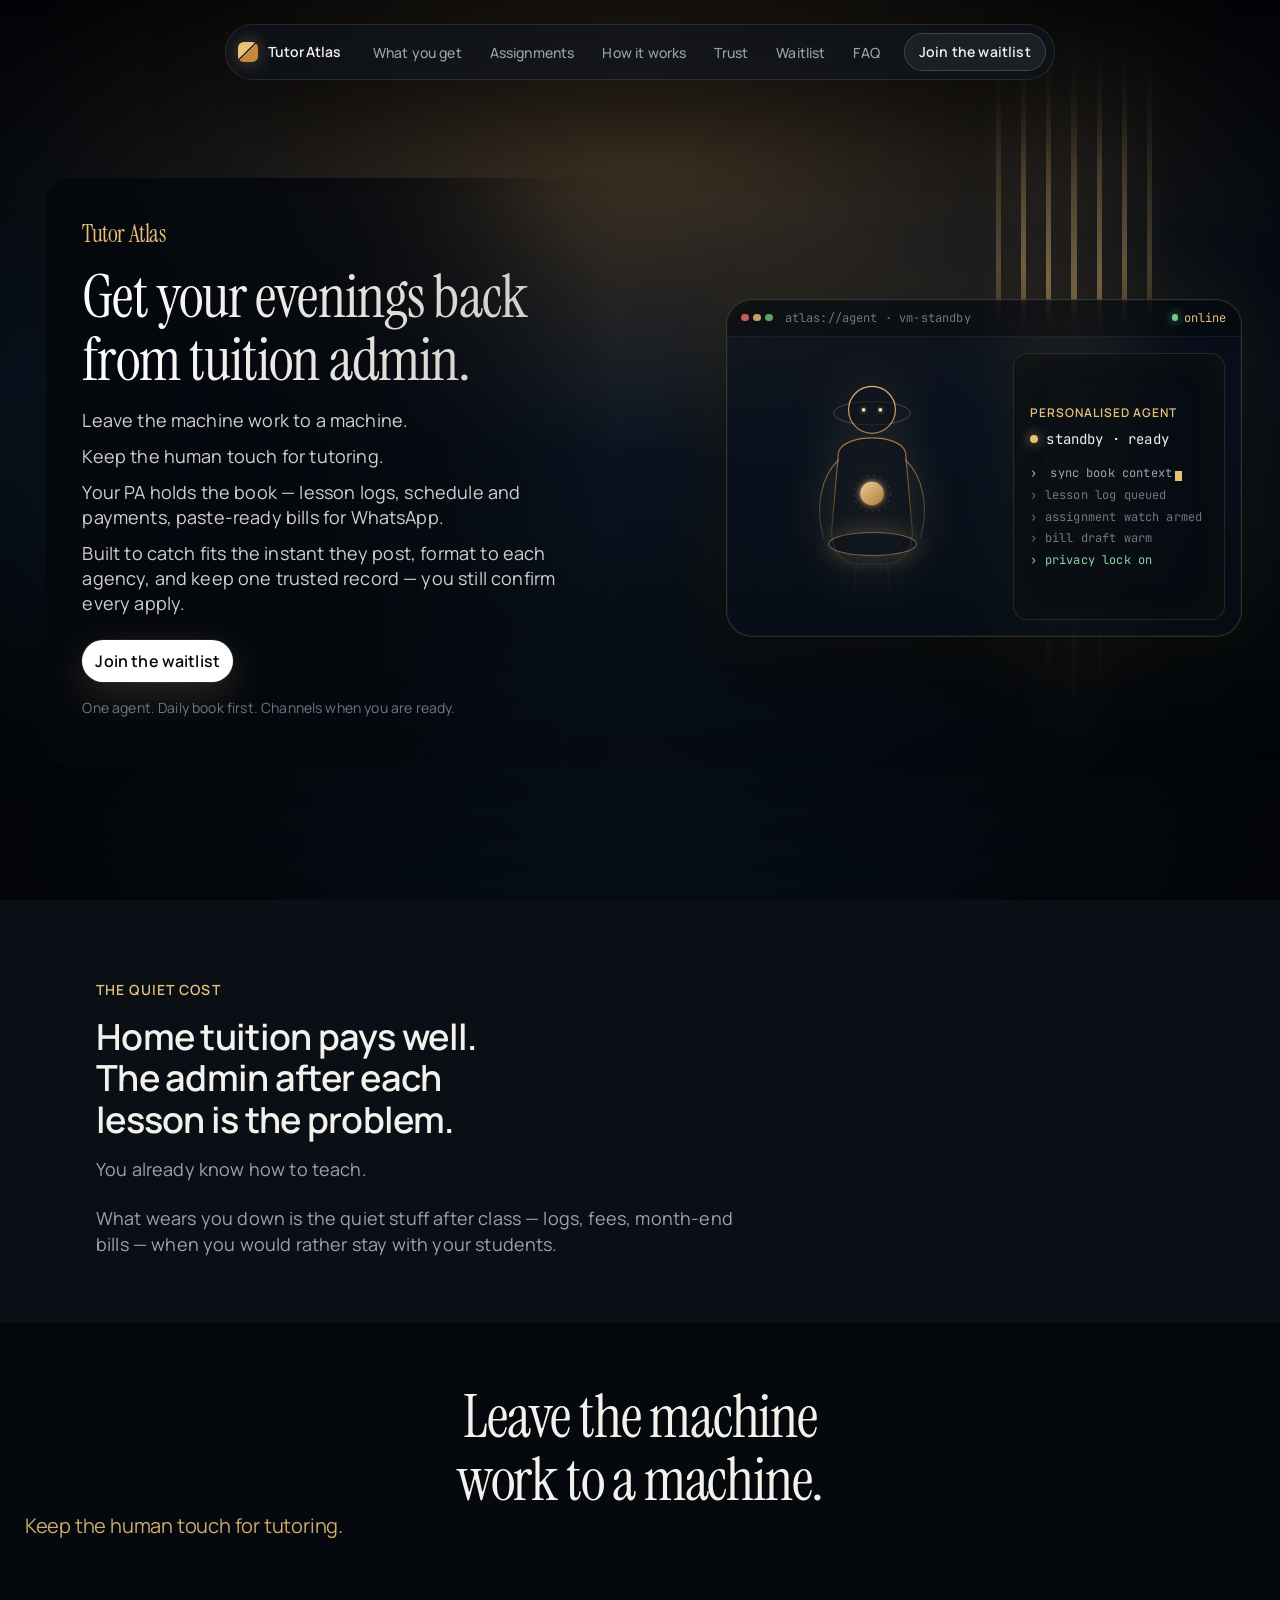
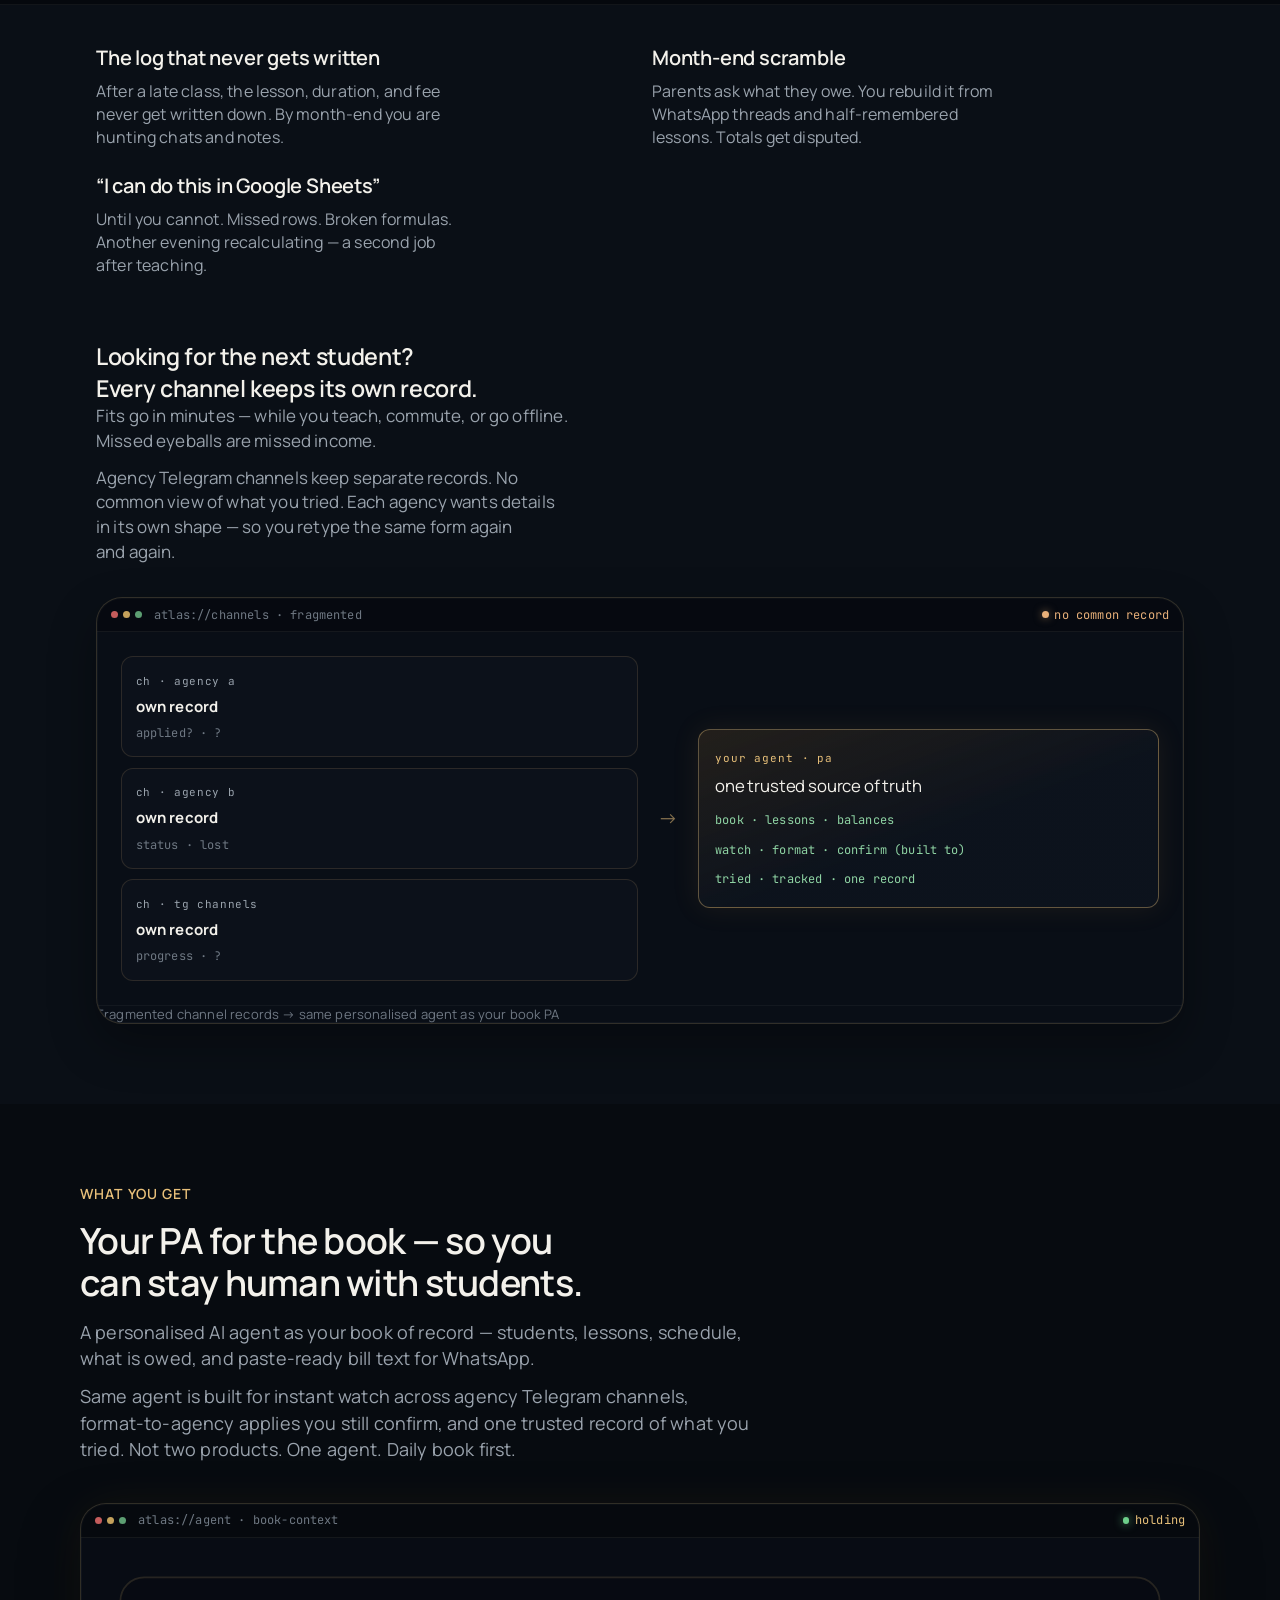
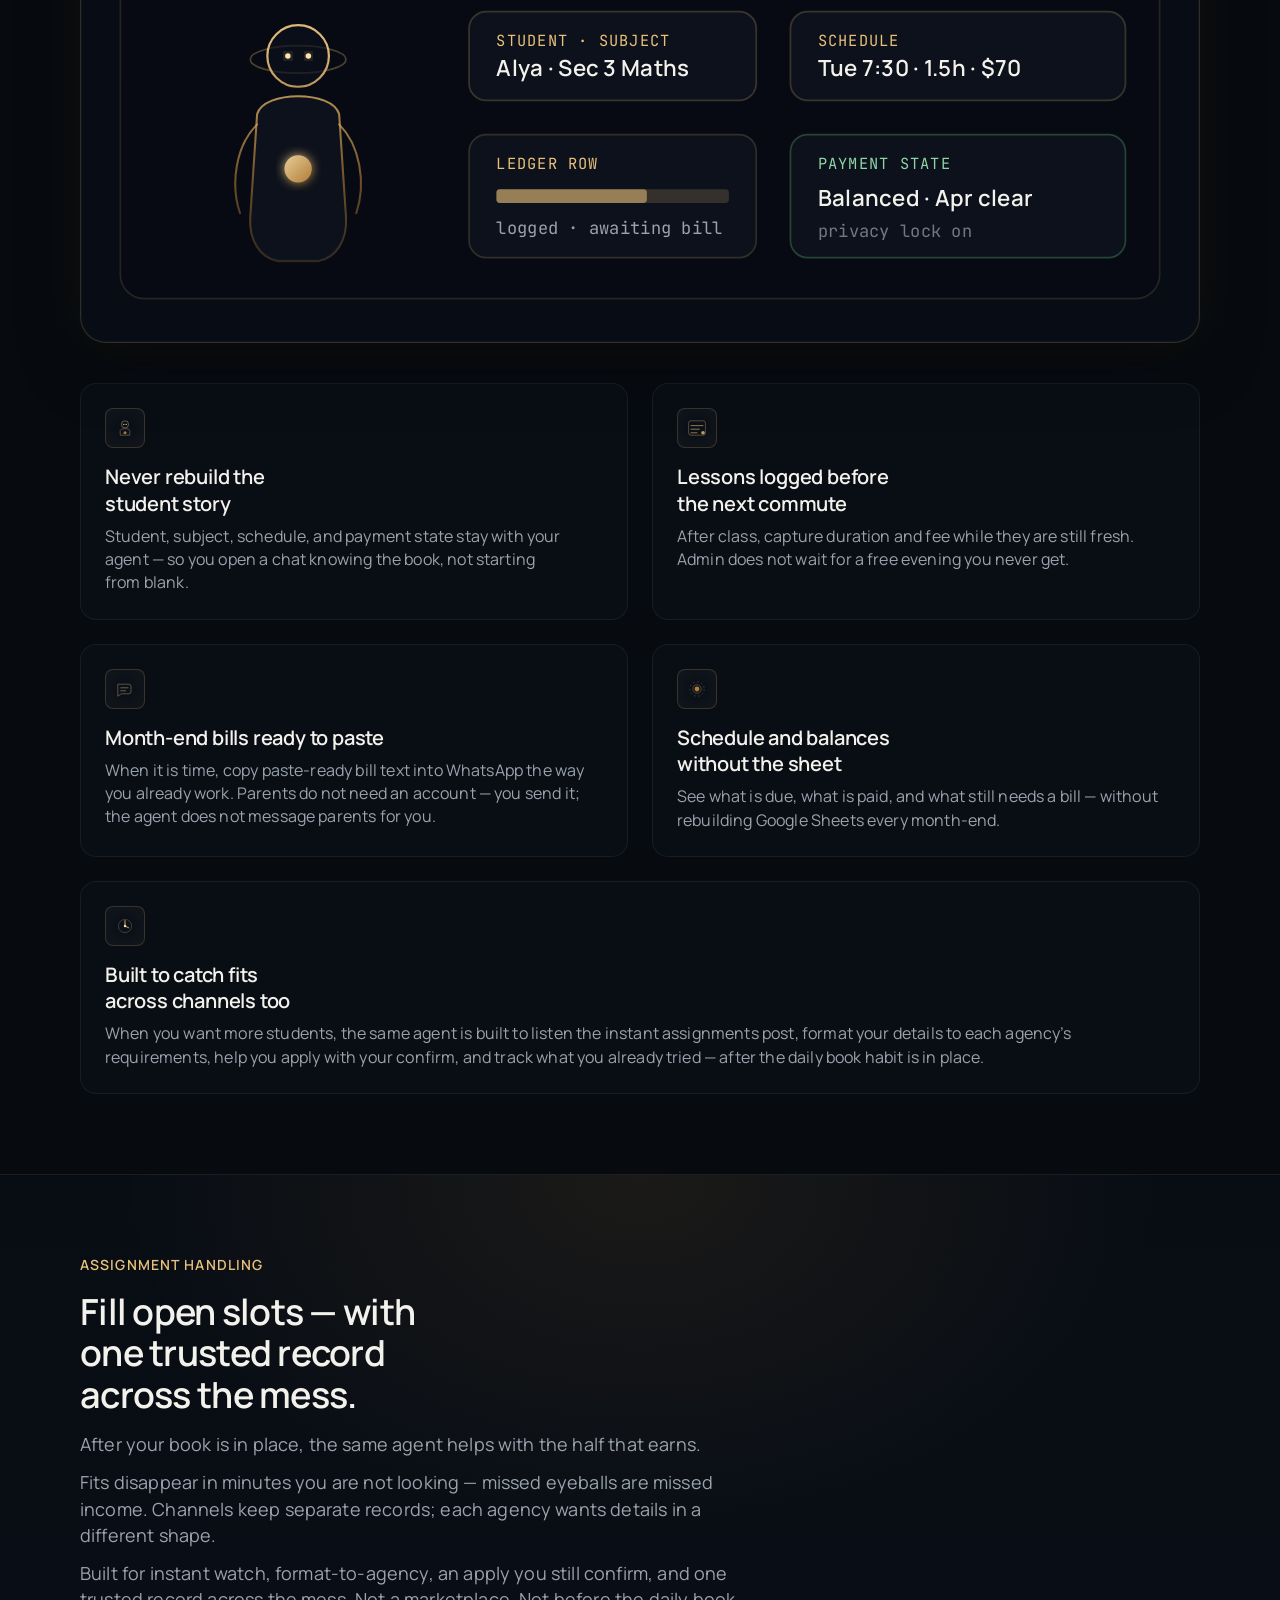
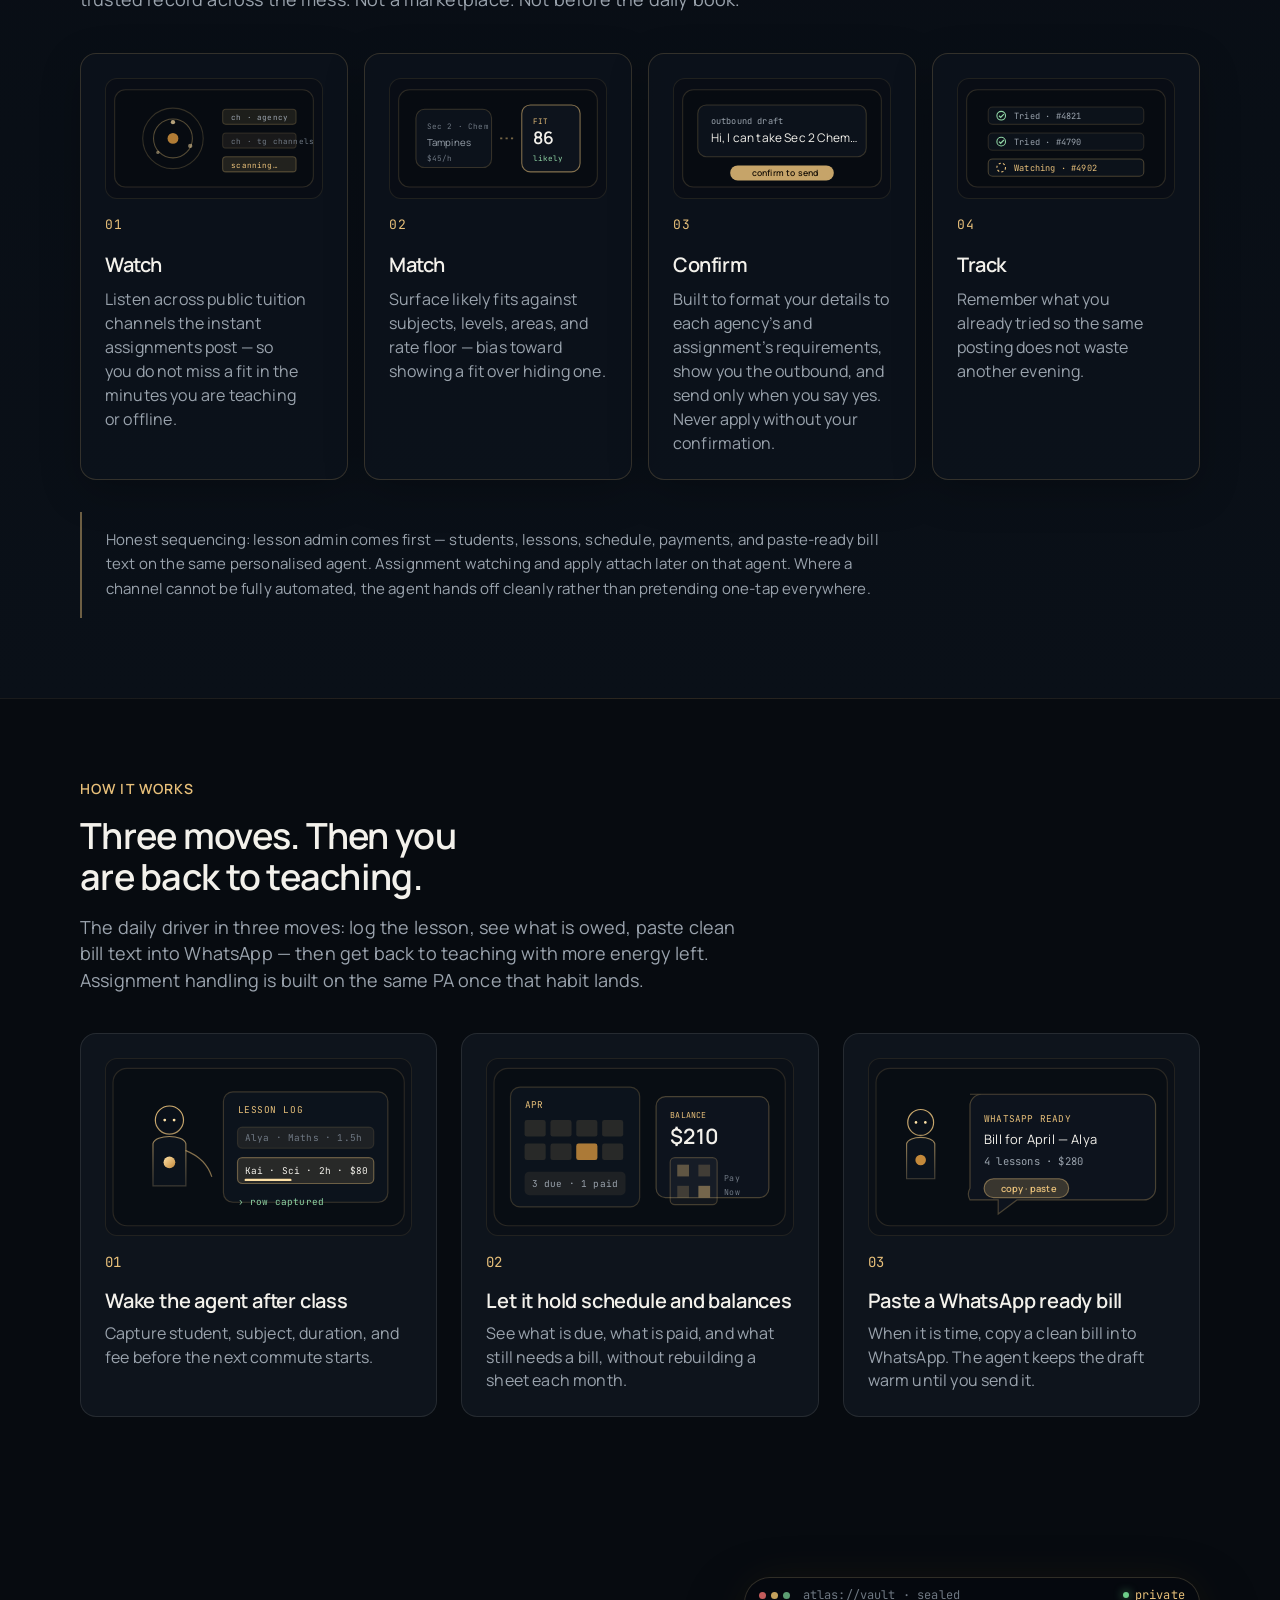
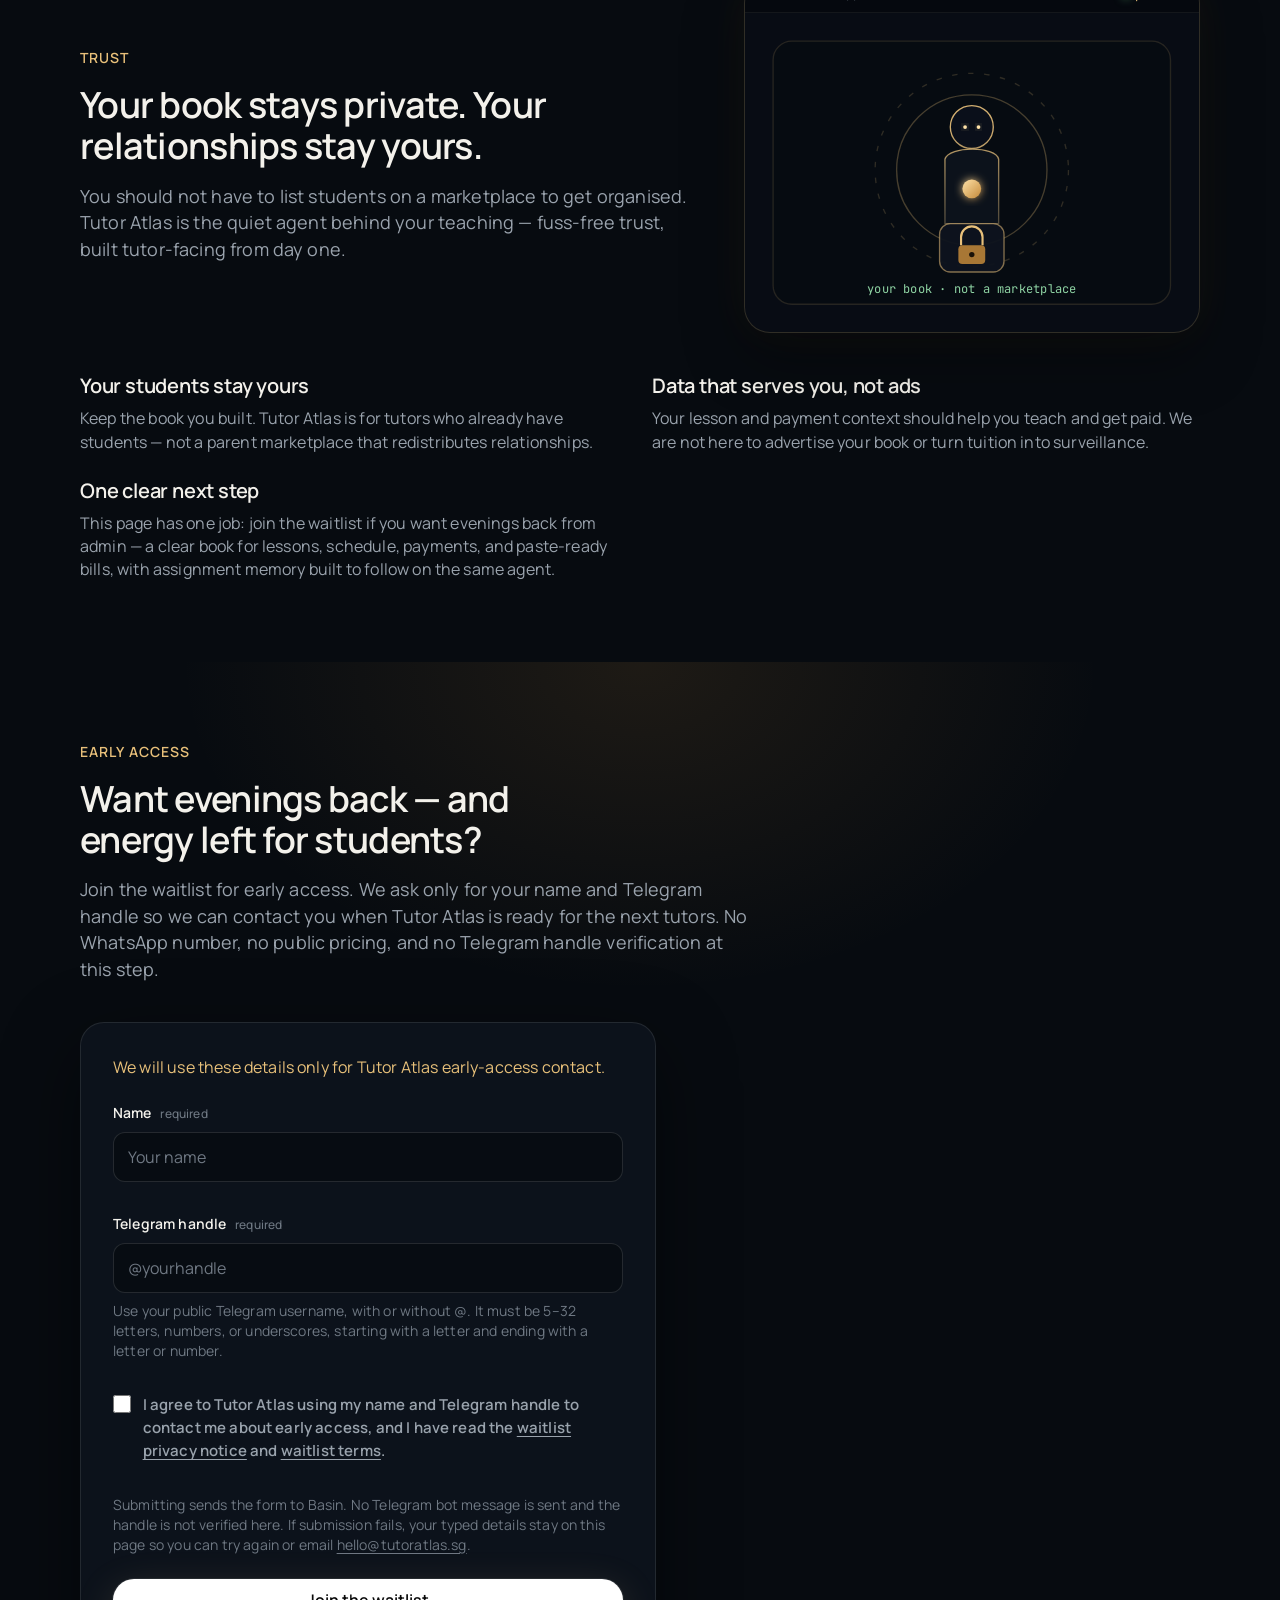
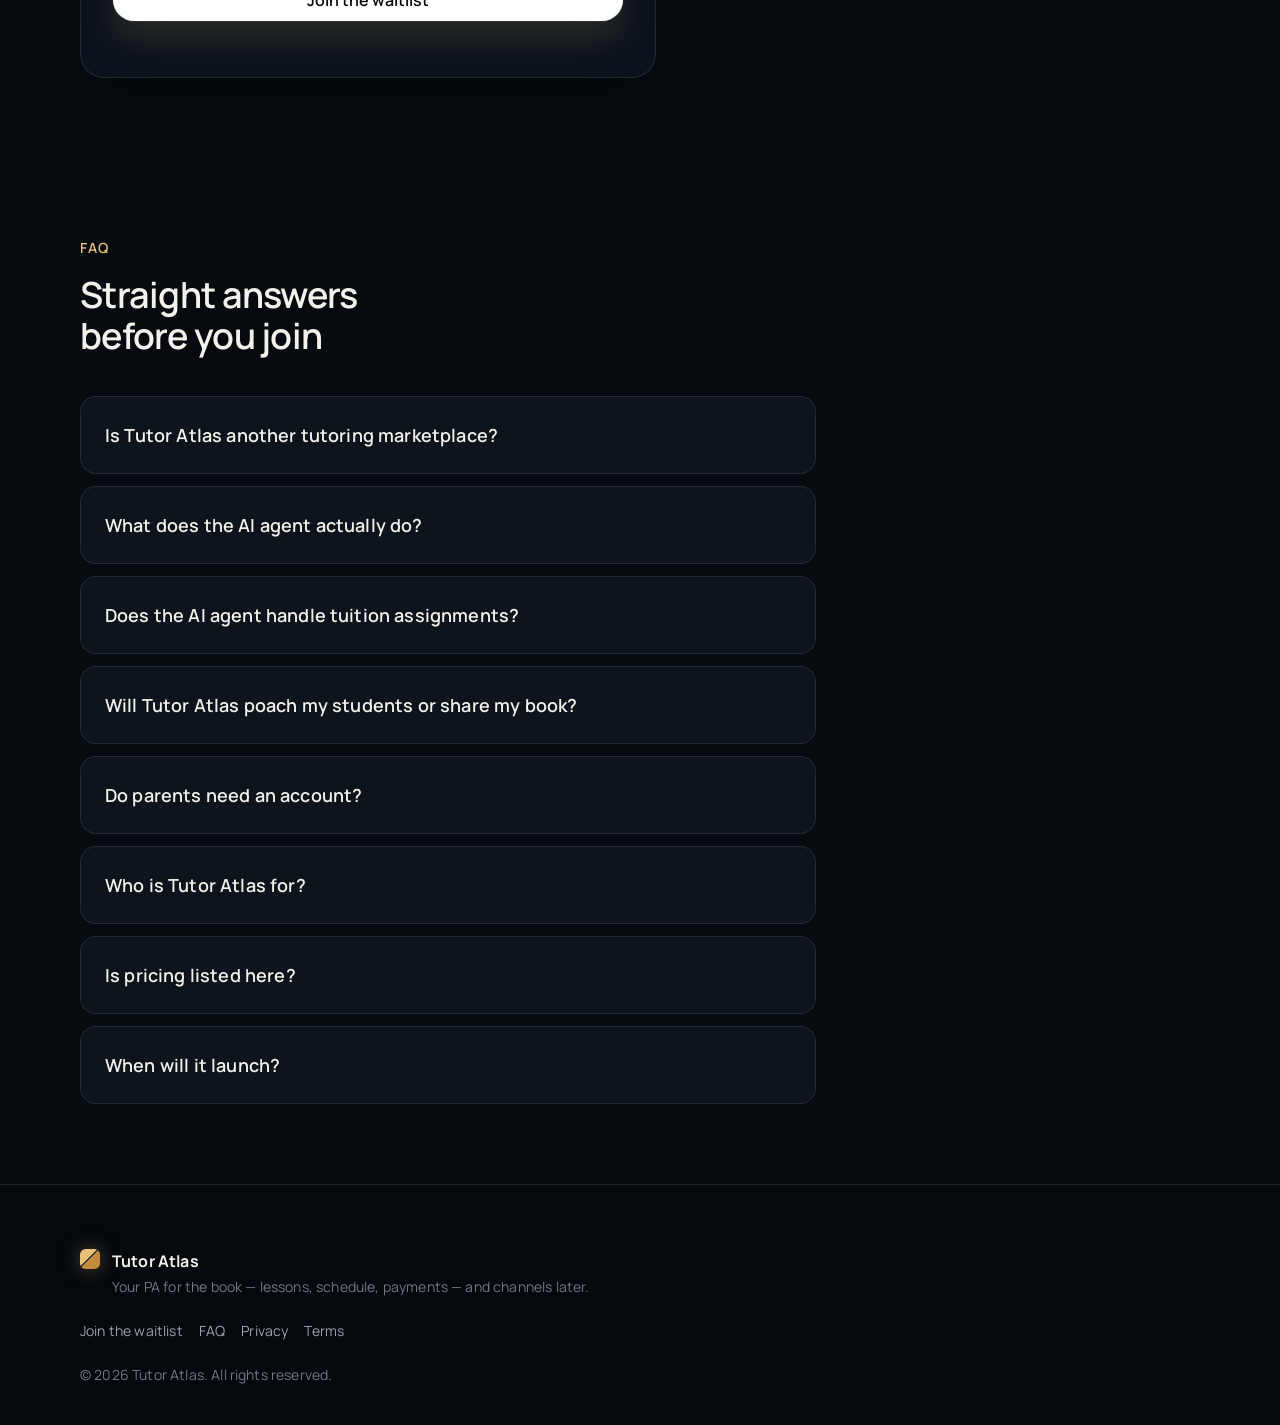
==== commit 46fd261b: "no-mistakes(review): Tighten waitlist validation and hidden state" ====
--- a/index.html
+++ b/index.html
@@ -787,8 +787,8 @@
               </div>
               <div class="field" data-field="telegram">
                 <label for="telegram">Telegram handle <span class="req">required</span></label>
-                <input id="telegram" name="telegram" type="text" autocomplete="off" autocapitalize="none" spellcheck="false" maxlength="33" pattern="^@?[A-Za-z][A-Za-z0-9_]{4,31}$" placeholder="@yourhandle" required aria-describedby="telegram-hint telegram-error" aria-invalid="false">
-                <p class="field-hint" id="telegram-hint">Use your public Telegram username, with or without @. It must be 5–32 letters, numbers, or underscores, starting with a letter.</p>
+                <input id="telegram" name="telegram" type="text" autocomplete="off" autocapitalize="none" spellcheck="false" maxlength="33" pattern="^@?[A-Za-z][A-Za-z0-9_]{3,30}[A-Za-z0-9]$" placeholder="@yourhandle" required aria-describedby="telegram-hint telegram-error" aria-invalid="false">
+                <p class="field-hint" id="telegram-hint">Use your public Telegram username, with or without @. It must be 5–32 letters, numbers, or underscores, starting with a letter and ending with a letter or number.</p>
                 <p class="field-error" id="telegram-error" data-error-for="telegram" aria-live="polite"></p>
               </div>
               <div class="field checkbox-field" data-field="consent">
--- a/styles.css
+++ b/styles.css
@@ -87,6 +87,10 @@
   color: var(--accent-bright);
 }
 
+[hidden] {
+  display: none !important;
+}
+
 :focus-visible {
   outline: 2px solid var(--accent-bright);
   outline-offset: 3px;
